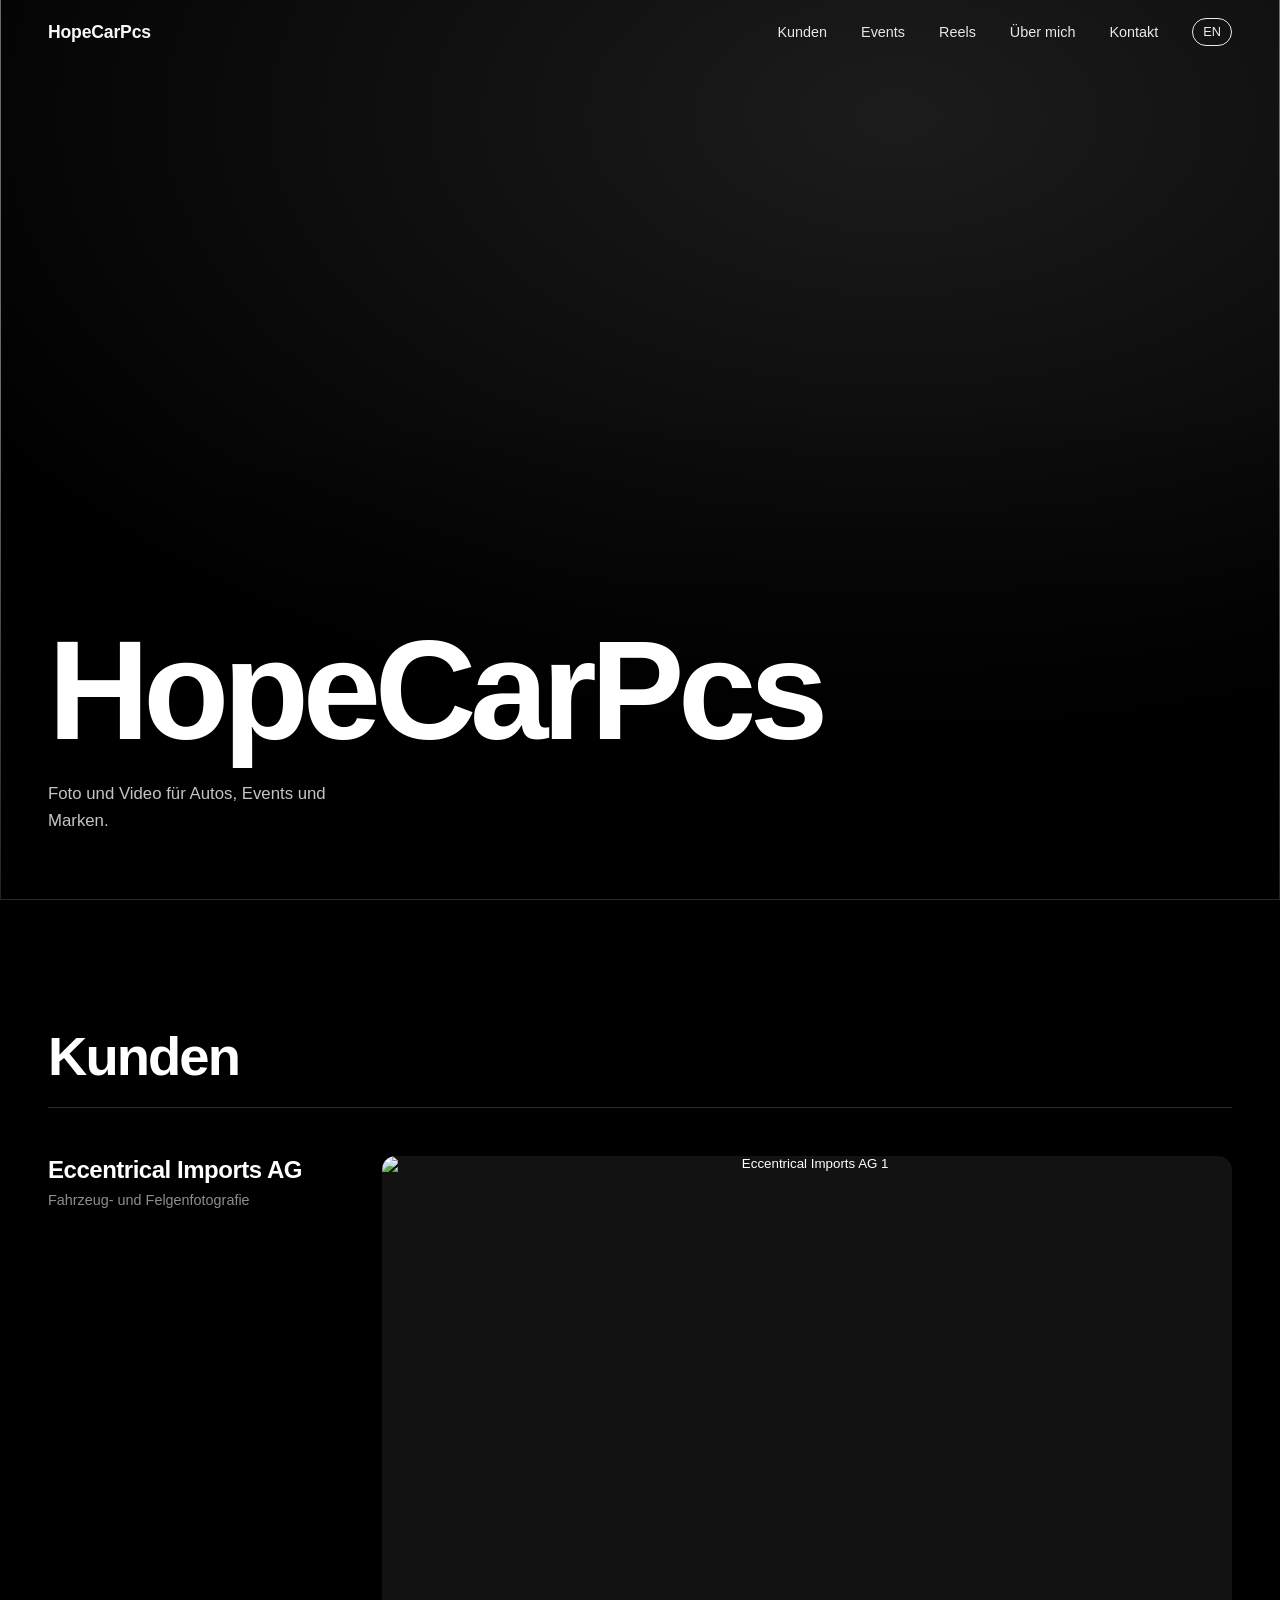
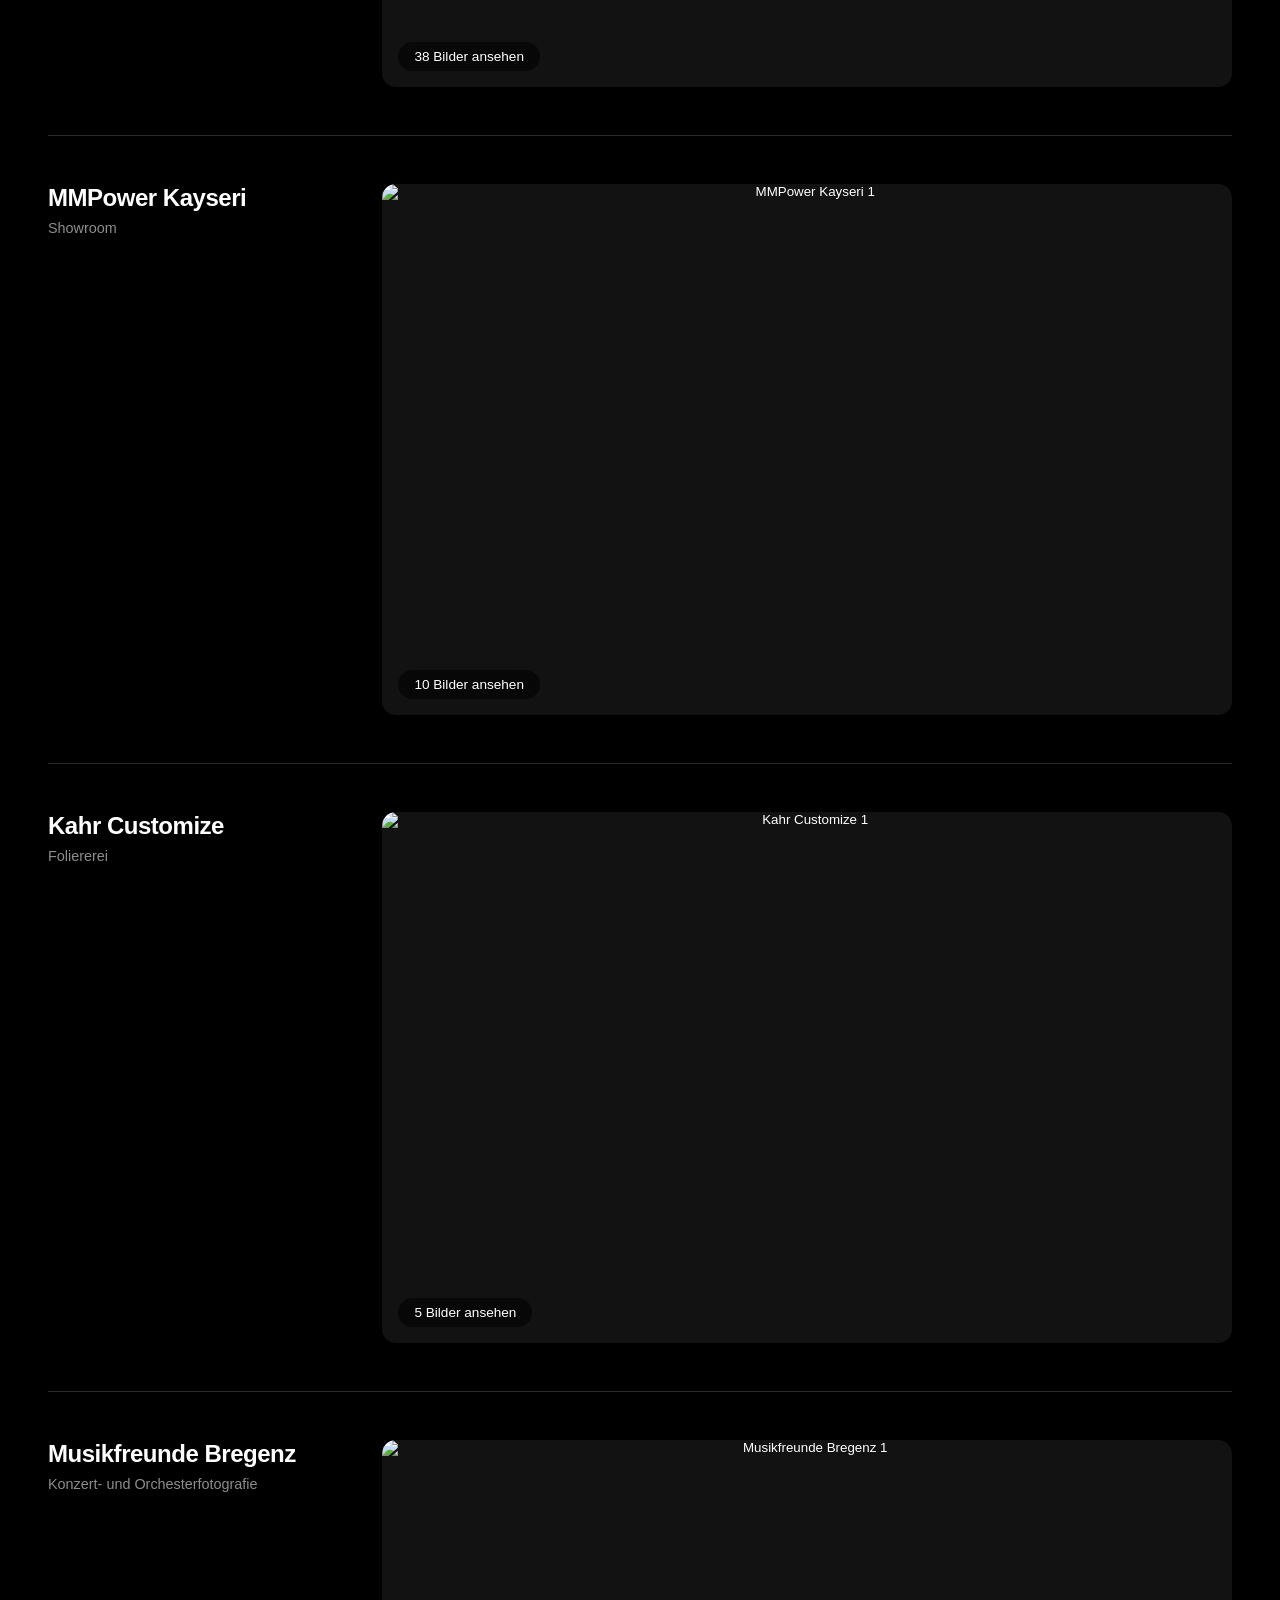
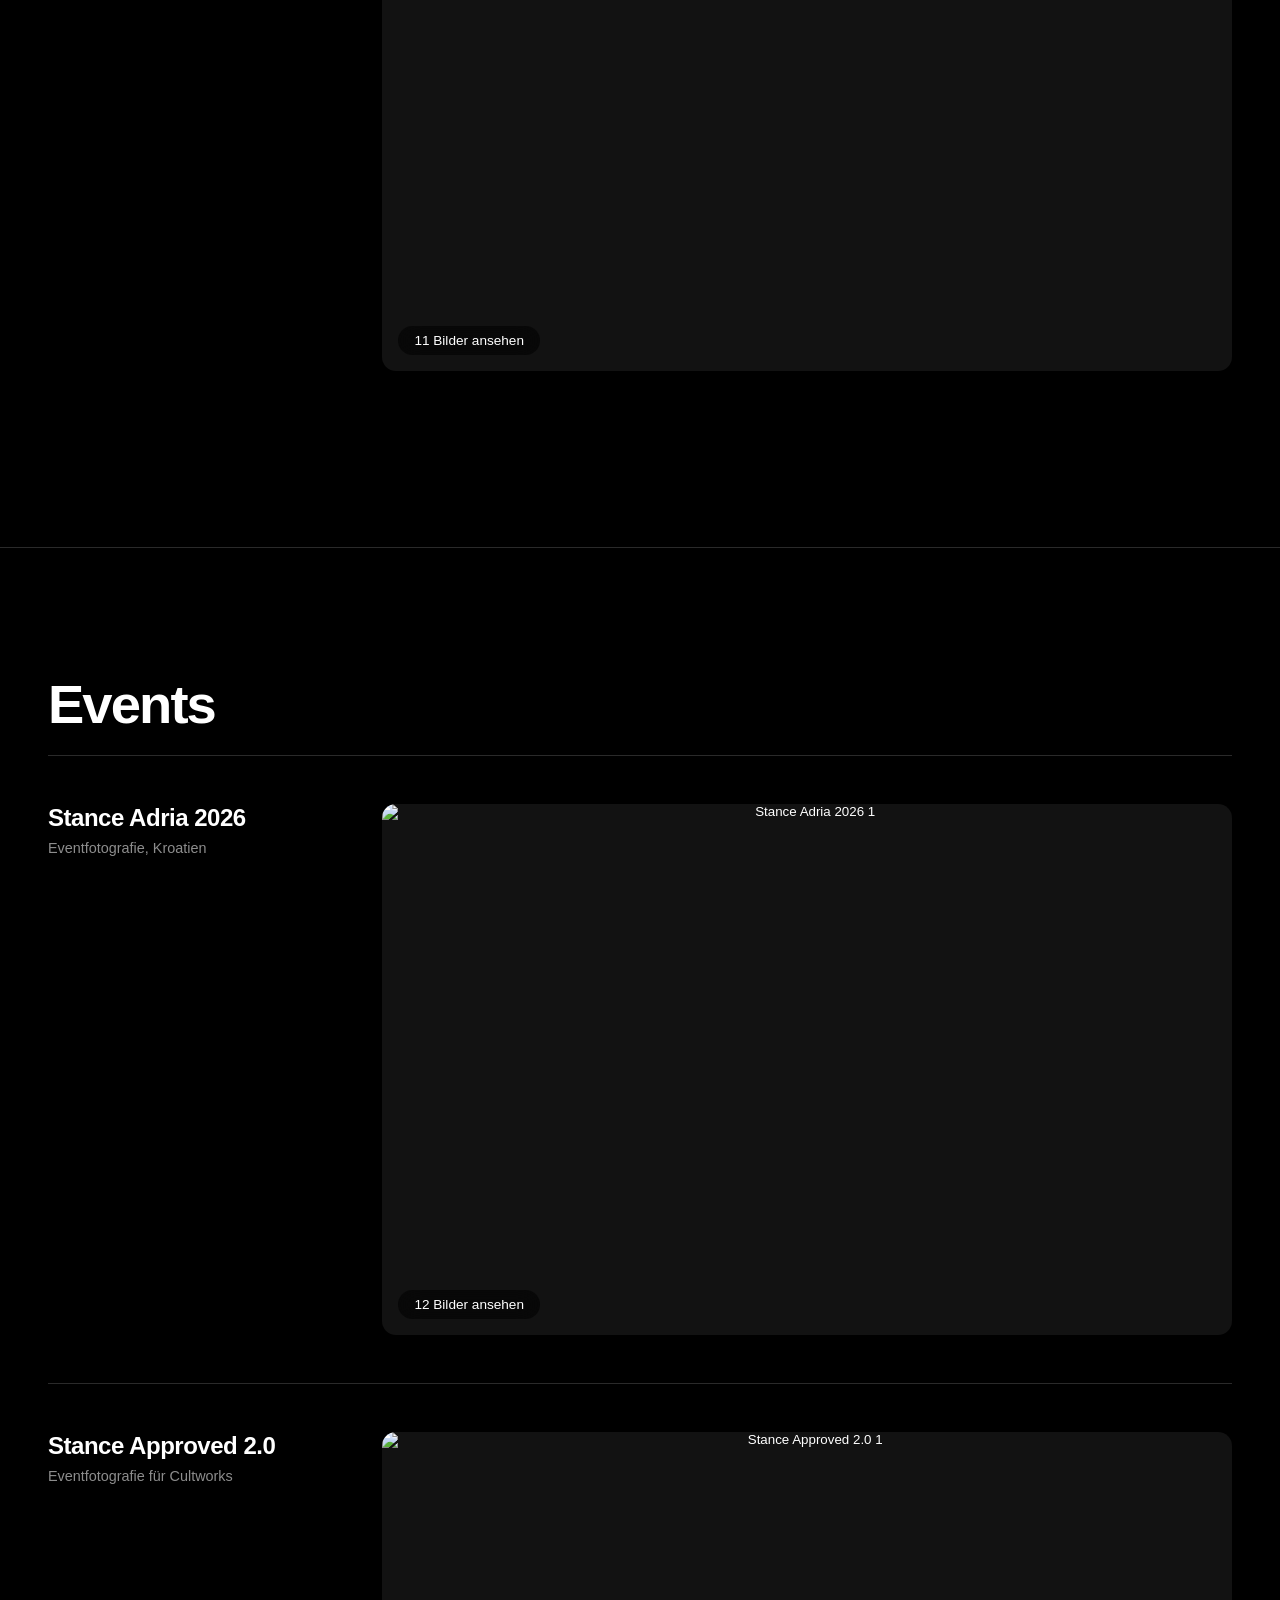
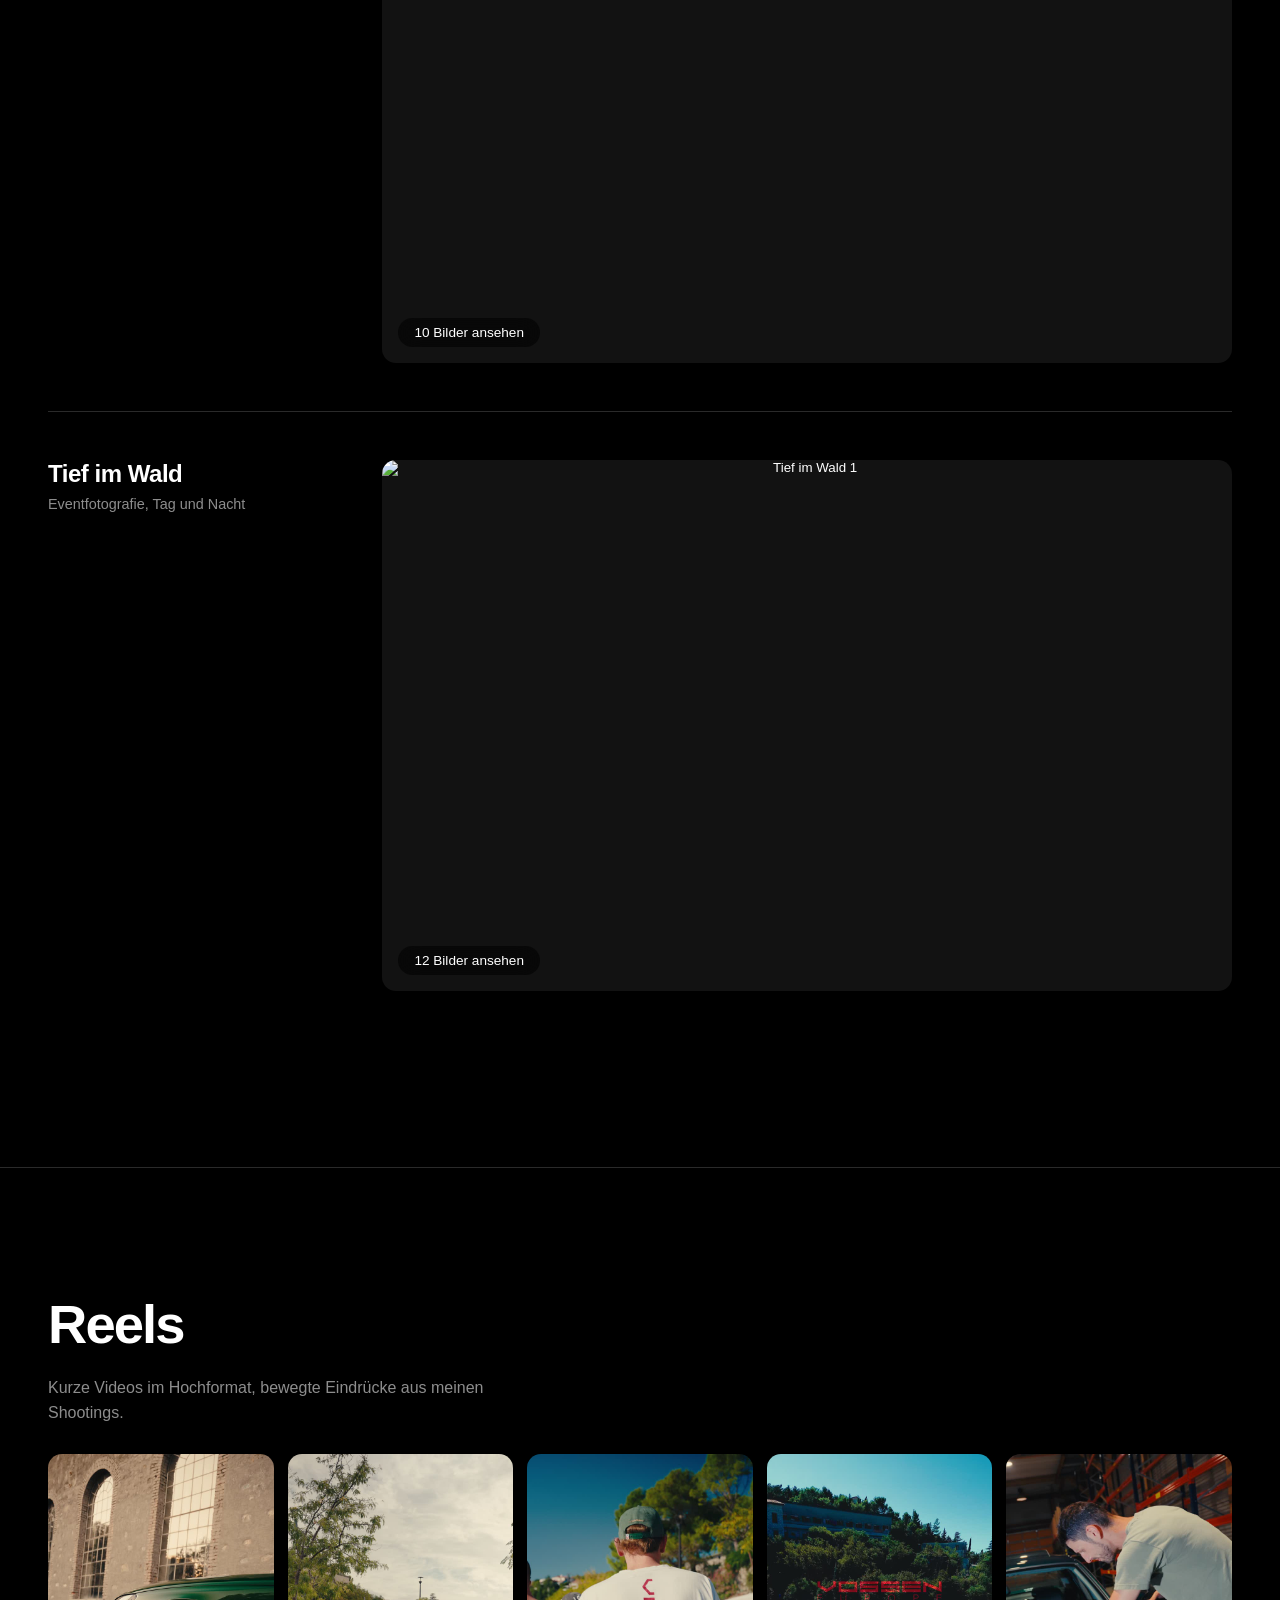
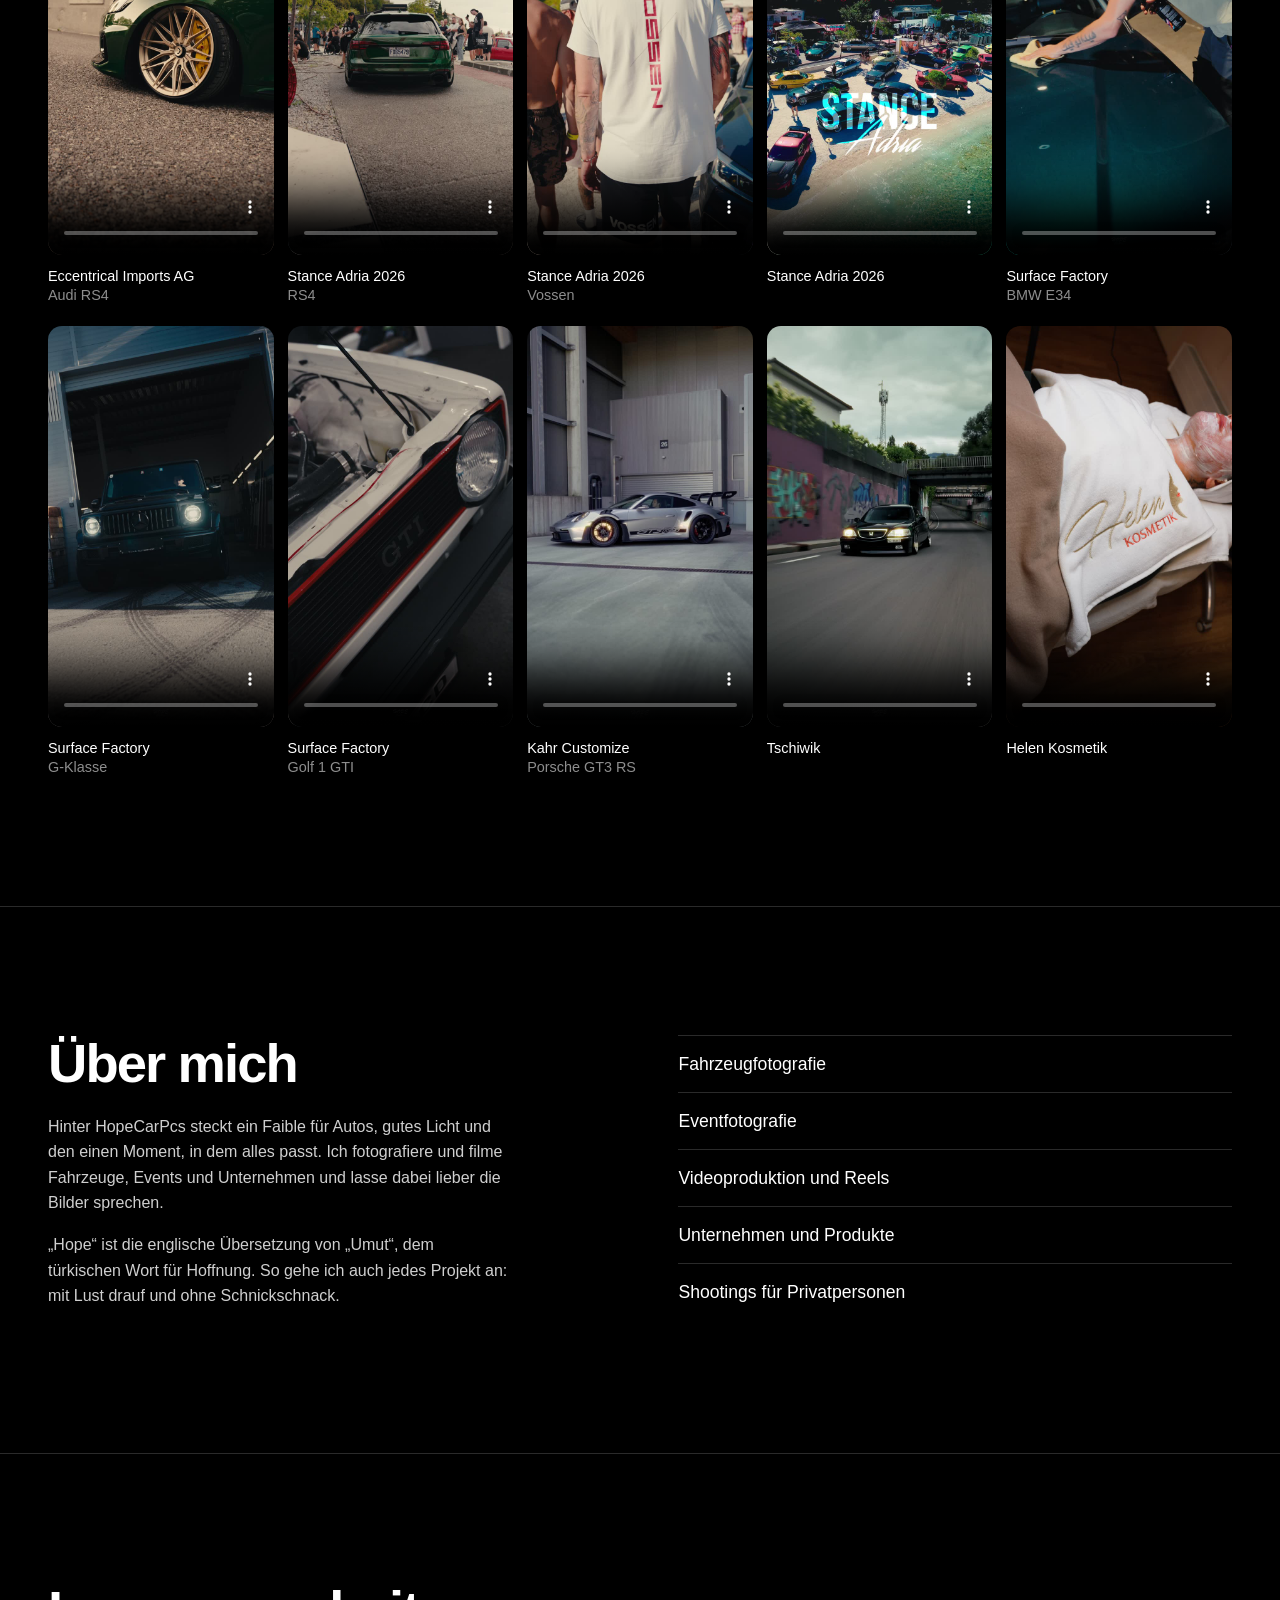
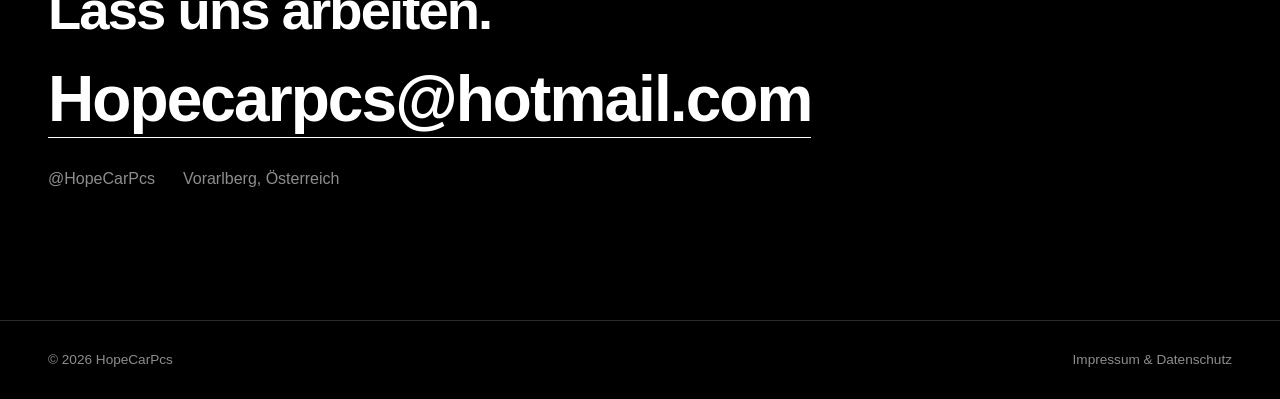
==== index.html @ 84563d74 "Add files via upload" ====
<!DOCTYPE html>
<html lang="de">
<head>
<meta charset="utf-8">
<meta name="viewport" content="width=device-width, initial-scale=1, viewport-fit=cover">
<title>HopeCarPcs – Foto &amp; Video</title>
<meta name="description" content="HopeCarPcs: Foto und Video für Autos, Events und Marken aus Vorarlberg. / Photo and video for cars, events and brands.">
<meta name="theme-color" content="#000000">
<link rel="stylesheet" href="style.css">
</head>
<body>
<header>
  <a class="logo" id="logo" href="#top">HopeCarPcs</a>
  <nav>
    <a class="hide" href="#arbeiten"><span class="de">Kunden</span><span class="en">Clients</span></a>
    <a class="hide" href="#events">Events</a>
    <a class="hide" href="#reels">Reels</a>
    <a class="hide" href="#ueber"><span class="de">Über mich</span><span class="en">About</span></a>
    <a href="#kontakt"><span class="de">Kontakt</span><span class="en">Contact</span></a>
    <button class="lang" id="lang" type="button" aria-label="Sprache wechseln / Switch language">EN</button>
  </nav>
</header>

<main id="top">
  <div class="hero">
    <div class="frame" id="hero-frame"></div>
    <h1 id="site-name">HopeCarPcs</h1>
    <p id="hero-sub"></p>
  </div>

  <section id="arbeiten">
    <h2><span class="de">Kunden</span><span class="en">Clients</span></h2>
  </section>

  <section id="events">
    <h2>Events</h2>
  </section>

  <section id="reels">
    <h2>Reels</h2>
    <p class="intro"><span class="de">Kurze Videos im Hochformat, bewegte Eindrücke aus meinen Shootings.</span><span class="en">Short vertical videos, moving impressions from my shoots.</span></p>
    <div class="reels" id="reel-list"></div>
  </section>

  <section id="ueber">
    <div class="cols">
      <div id="about-text">
        <h2><span class="de">Über mich</span><span class="en">About</span></h2>
      </div>
      <ul class="svc" id="services"></ul>
    </div>
  </section>

  <section id="kontakt" class="contact">
    <h2><span class="de">Lass uns arbeiten.</span><span class="en">Let’s work together.</span></h2>
    <a class="big" id="contact-mail" href="mailto:Hopecarpcs@hotmail.com">Hopecarpcs@hotmail.com</a>
    <div class="links">
      <a id="contact-ig" href="https://www.instagram.com/hopecarpcs/" target="_blank" rel="noopener">@HopeCarPcs</a>
      <span id="contact-loc">Vorarlberg, Österreich</span>
    </div>
  </section>
  <noscript><p class="msg">Bitte JavaScript aktivieren, um die Seite zu sehen. Kontakt: Hopecarpcs@hotmail.com</p></noscript>
</main>

<footer>
  <span id="foot-name">© HopeCarPcs</span>
  <span class="fl">
    <a id="admin-link" href="#" hidden>Admin</a>
    <a href="impressum.html"><span class="de">Impressum &amp; Datenschutz</span><span class="en">Legal notice &amp; privacy</span></a>
  </span>
</footer>

<div class="lb" id="lb" role="dialog" aria-modal="true" aria-label="Bildergalerie" hidden>
  <button class="lb-x" type="button" aria-label="Schließen">×</button>
  <button class="lb-p" type="button" aria-label="Zurück">‹</button>
  <div class="lb-stage"></div>
  <button class="lb-n" type="button" aria-label="Weiter">›</button>
  <div class="lb-c"></div>
</div>

<script src="main.js"></script>
</body>
</html>
---- style.css ----
:root{--bg:#000;--fg:#fff;--mute:#8d8d8d;--line:#2a2a2a;--ph:#121212}
*{box-sizing:border-box}
html{scroll-behavior:smooth;scroll-padding-top:env(safe-area-inset-top,0px)}
body{margin:0;padding-top:env(safe-area-inset-top,0px);background:var(--bg);color:var(--fg);font-family:-apple-system,BlinkMacSystemFont,'SF Pro Display','Segoe UI',Roboto,'Helvetica Neue',Arial,sans-serif;font-weight:300;line-height:1.6;-webkit-font-smoothing:antialiased}
html[lang=en] .de,html[lang=de] .en{display:none}
[hidden]{display:none!important}
a{color:inherit;text-decoration:none}
a:focus-visible,button:focus-visible{outline:2px solid var(--fg);outline-offset:4px}
header{position:fixed;top:0;left:0;right:0;z-index:10;display:flex;justify-content:space-between;align-items:center;padding:calc(18px + env(safe-area-inset-top,0px)) clamp(20px,4vw,48px) 18px;mix-blend-mode:difference}
header .logo{font-weight:600;font-size:1.1rem;letter-spacing:-.01em}
nav{display:flex;gap:clamp(14px,3vw,34px);align-items:center;font-size:.9rem}
.lang{background:none;border:1px solid currentColor;color:inherit;font:inherit;font-size:.8rem;padding:3px 10px;border-radius:99px;cursor:pointer}
.hero{min-height:100svh;display:flex;flex-direction:column;justify-content:flex-end;padding:0 clamp(20px,4vw,48px) clamp(28px,6vw,64px);position:relative;border-bottom:1px solid var(--line);overflow:hidden}
.hero .frame{position:absolute;inset:-12% 0;background:radial-gradient(120% 80% at 70% 20%,#1c1c1c 0%,#000 70%);will-change:transform}
.hero .frame img{width:100%;height:100%;object-fit:cover;opacity:.55}
.hero .frame::after{content:'';position:absolute;inset:0;background:linear-gradient(to top,rgba(0,0,0,.8) 0%,rgba(0,0,0,0) 55%)}
.hero h1{position:relative;margin:0;font-weight:600;font-size:clamp(3rem,11vw,9rem);line-height:.95;letter-spacing:-.045em}
.hero p{position:relative;max-width:34ch;color:#c4c4c4;margin:24px 0 0;font-size:1.05rem}
section{padding:clamp(64px,10vw,140px) clamp(20px,4vw,48px);border-bottom:1px solid var(--line)}
h2{font-weight:600;font-size:clamp(2rem,5vw,3.4rem);margin:0 0 .4em;letter-spacing:-.035em;line-height:1.05}
.intro{color:var(--mute);max-width:52ch;margin:0 0 28px}
.client{display:grid;grid-template-columns:minmax(180px,1fr) 3fr;gap:clamp(20px,4vw,56px);padding:clamp(28px,4vw,48px) 0;border-top:1px solid var(--line)}
.client h3{font-weight:600;font-size:1.5rem;margin:0 0 6px;line-height:1.15;letter-spacing:-.02em}
.client .meta{color:var(--mute);font-size:.9rem;margin:0}
.shot{background:var(--ph);overflow:hidden}
.shot img{width:100%;height:100%;object-fit:cover;display:block}
.cover{display:block;position:relative;width:100%;padding:0;border:0;background:none;cursor:zoom-in;border-radius:14px;overflow:hidden;aspect-ratio:16/10;color:inherit}
.cover .shot{position:absolute;inset:0;width:100%;height:100%;transition:transform 1s cubic-bezier(.2,.7,.2,1)}
.cover .shot img{position:absolute;inset:0}
.cover:hover .shot{transform:scale(1.03)}
.count{position:absolute;left:16px;bottom:16px;background:rgba(0,0,0,.55);-webkit-backdrop-filter:blur(12px);backdrop-filter:blur(12px);color:#fff;font-size:.85rem;font-weight:400;padding:7px 16px;border-radius:99px}
.reels{display:grid;grid-template-columns:repeat(auto-fill,minmax(200px,1fr));gap:20px 14px;margin-top:28px}
.reel-item{margin:0}
.reel{aspect-ratio:9/16;background:#000;border-radius:14px;overflow:hidden}
.reel video{width:100%;height:100%;object-fit:cover;display:block;background:#000}
.reel-item figcaption{margin-top:12px;font-size:.9rem;color:var(--mute);display:flex;flex-direction:column;line-height:1.35}
.reel-item figcaption strong{color:var(--fg);font-weight:500}
.cols{display:grid;grid-template-columns:1fr 1fr;gap:clamp(24px,6vw,96px)}
.cols p{max-width:52ch;color:#cfcfcf;margin:0 0 1em}
ul.svc{list-style:none;padding:0;margin:0}
ul.svc li{padding:14px 0;border-top:1px solid var(--line);font-size:1.1rem}
.contact a.big{font-size:clamp(1.6rem,5.5vw,4rem);font-weight:600;letter-spacing:-.03em;border-bottom:1px solid var(--fg);display:inline-block;line-height:1.2;word-break:break-all}
.contact .links{margin-top:28px;display:flex;gap:28px;flex-wrap:wrap;color:var(--mute)}
.contact .links a:hover{color:var(--fg)}
footer{padding:28px clamp(20px,4vw,48px) calc(28px + env(safe-area-inset-bottom,0px));display:flex;justify-content:space-between;flex-wrap:wrap;gap:12px;color:var(--mute);font-size:.85rem}
footer .fl{display:flex;gap:22px}
.msg{padding:120px clamp(20px,4vw,48px);color:var(--mute)}
/* Lightbox */
.lb{position:fixed;inset:0;z-index:50;background:rgba(0,0,0,.95);display:flex;align-items:center;justify-content:center;opacity:0;transition:opacity .25s}
.lb.open{opacity:1}
.lb-stage{position:relative;overflow:hidden;width:min(92vw,1200px);height:80vh;touch-action:pan-y;cursor:grab;-webkit-user-select:none;user-select:none;transform:scale(.96);transition:transform .35s cubic-bezier(.22,.8,.2,1)}
.lb.open .lb-stage{transform:none}.lb-stage:active{cursor:grabbing}
.lb-track{position:absolute;inset:0;will-change:transform}
.lb-track .slide{position:absolute;top:0;width:100%;height:100%;padding:0 6px}
.lb-track .shot{position:relative;width:100%;height:100%;background:transparent}
.lb-track img{position:absolute;inset:0;width:100%;height:100%;object-fit:contain;-webkit-user-drag:none;pointer-events:none}
.lb button{position:absolute;background:rgba(255,255,255,.1);border:0;color:#fff;width:44px;height:44px;border-radius:50%;font-size:1.5rem;line-height:1;cursor:pointer}
.lb button:hover{background:rgba(255,255,255,.2)}
.lb-x{top:calc(18px + env(safe-area-inset-top,0px));right:18px}.lb-p{left:18px;top:50%}.lb-n{right:18px;top:50%}
.lb-c{position:absolute;bottom:calc(20px + env(safe-area-inset-bottom,0px));left:0;right:0;text-align:center;color:var(--mute);font-size:.85rem}
html.anim .rv{opacity:0;transform:translateY(28px);transition:opacity .9s ease,transform .9s cubic-bezier(.2,.7,.2,1)}
html.anim .rv.in{opacity:1;transform:none}
/* Impressum */
.legal{max-width:760px;margin:0 auto;padding:clamp(110px,16vw,170px) clamp(20px,4vw,48px) 60px}
.legal h1{font-weight:600;font-size:clamp(2.2rem,6vw,3.6rem);letter-spacing:-.04em;line-height:1.05;margin:0 0 .6em}
.legal h2{font-size:1.25rem;letter-spacing:-.02em;margin:2.2em 0 .5em}
.legal p,.legal li{color:#cfcfcf;max-width:65ch}.legal ul{padding-left:1.1em}
.legal a{border-bottom:1px solid #555}.legal a:hover{border-color:var(--fg)}
.legal dl{display:grid;grid-template-columns:minmax(120px,200px) 1fr;gap:10px 24px;margin:0}
.legal dt{color:var(--mute)}.legal dd{margin:0;color:#e6e6e6}
@media(max-width:760px){.client,.cols{grid-template-columns:1fr}nav a.hide{display:none}.reels{grid-template-columns:repeat(2,1fr)}.cover{aspect-ratio:4/3}.lb-p,.lb-n{top:auto;bottom:calc(14px + env(safe-area-inset-bottom,0px))}.legal dl{grid-template-columns:1fr;gap:2px}.legal dd{margin-bottom:12px}}
@media(prefers-reduced-motion:reduce){html{scroll-behavior:auto}.cover .shot{transition:none}}
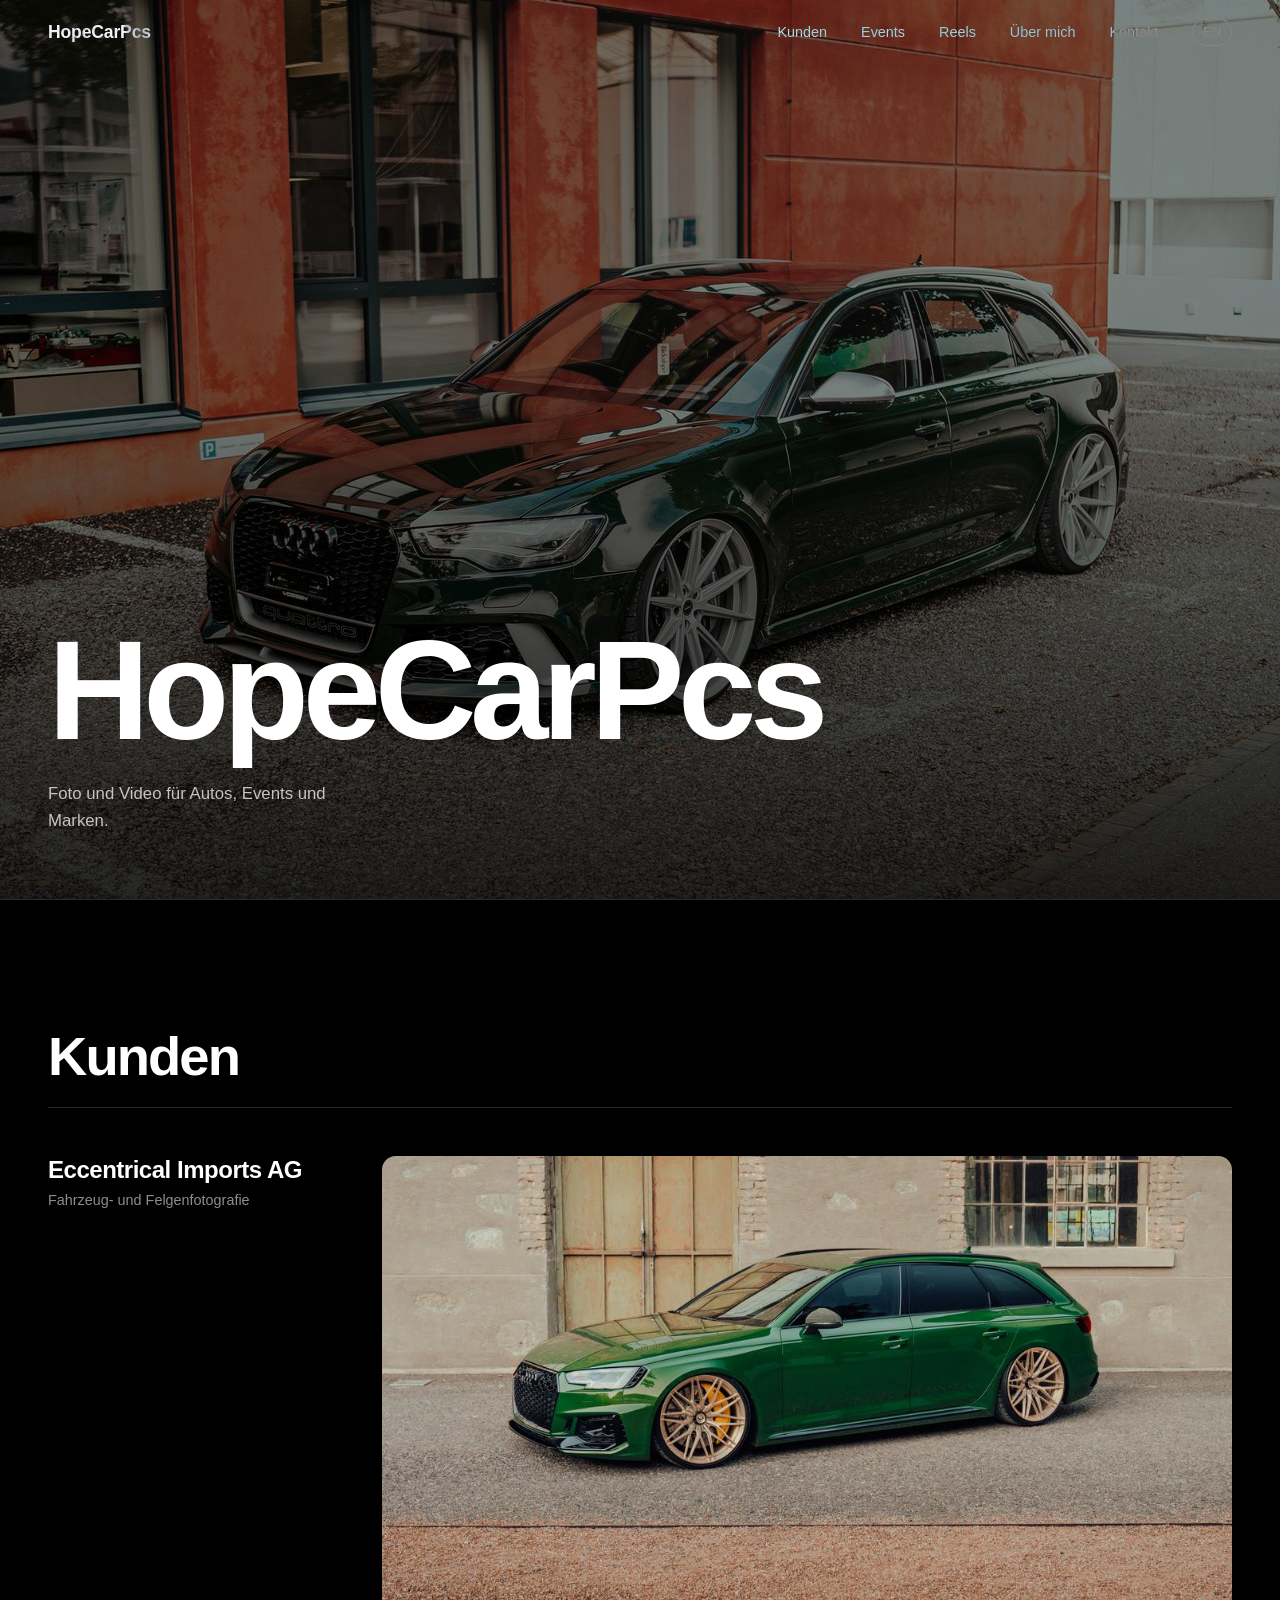
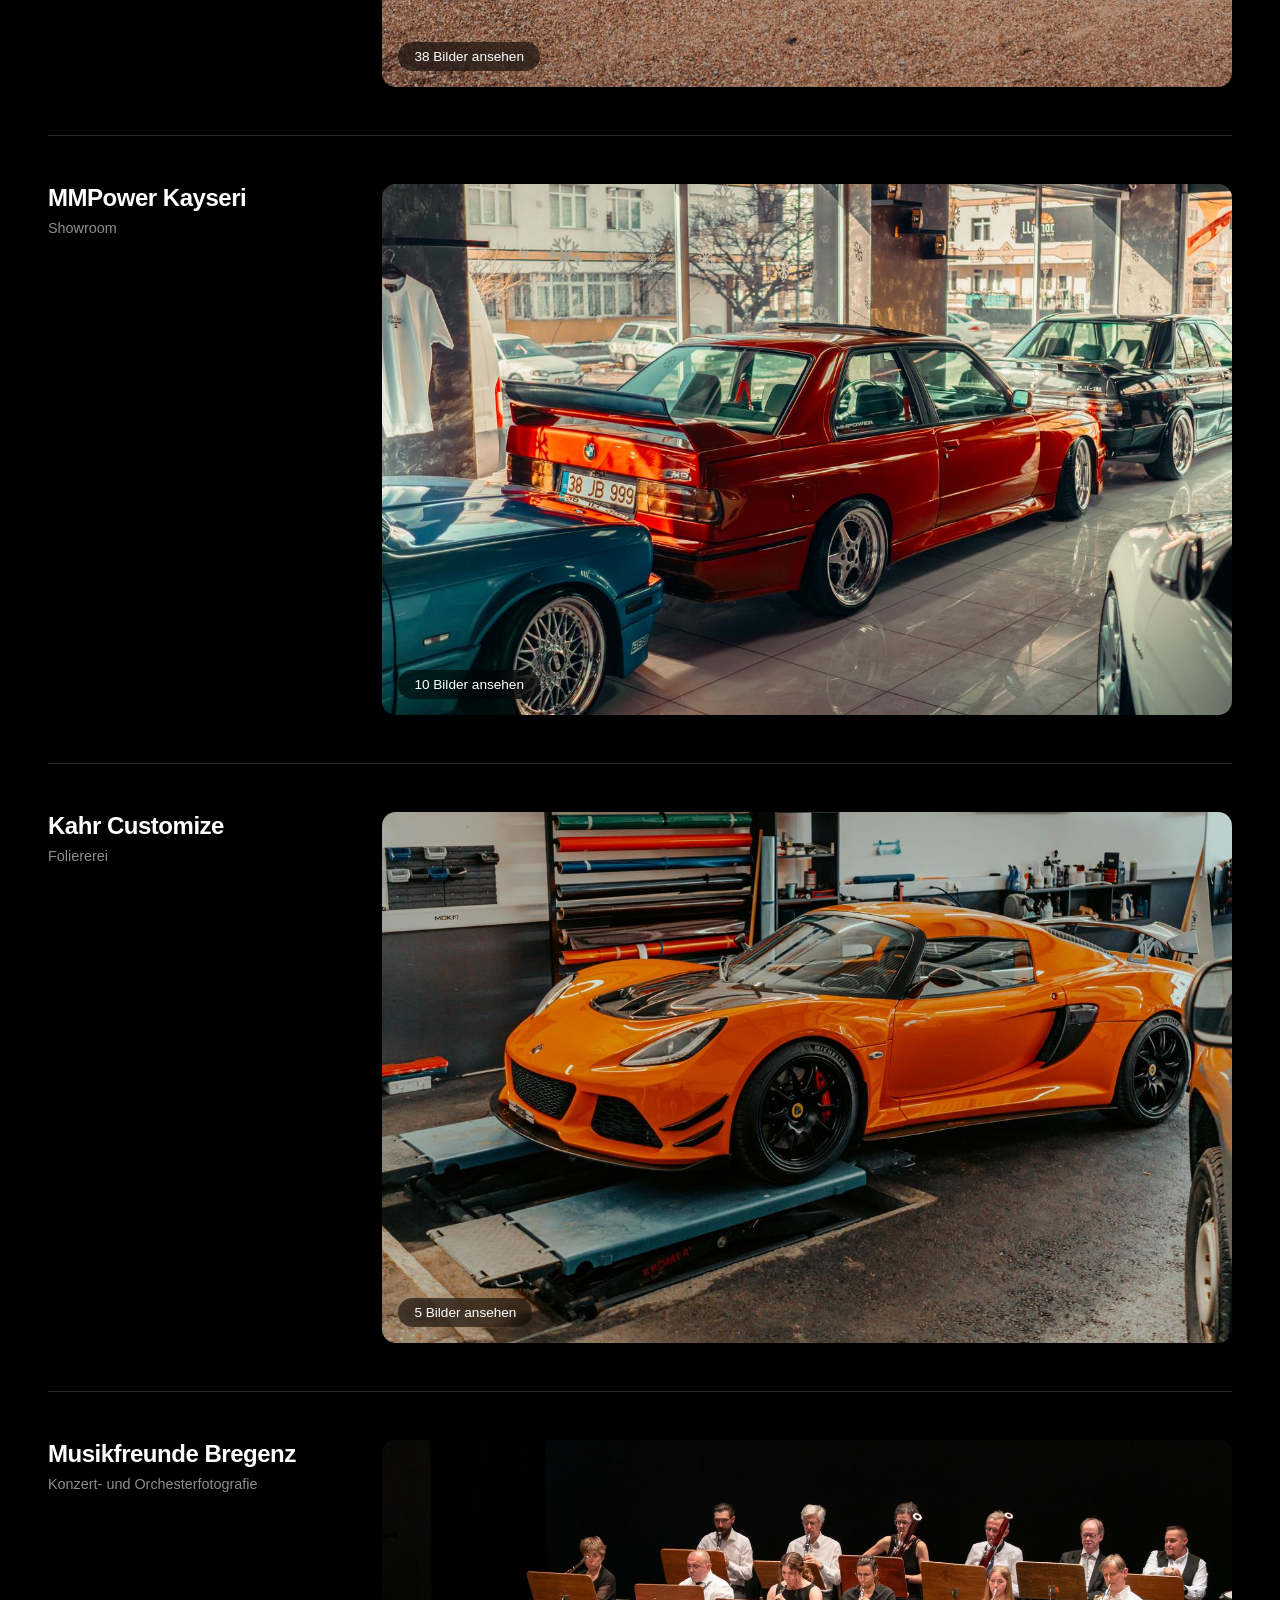
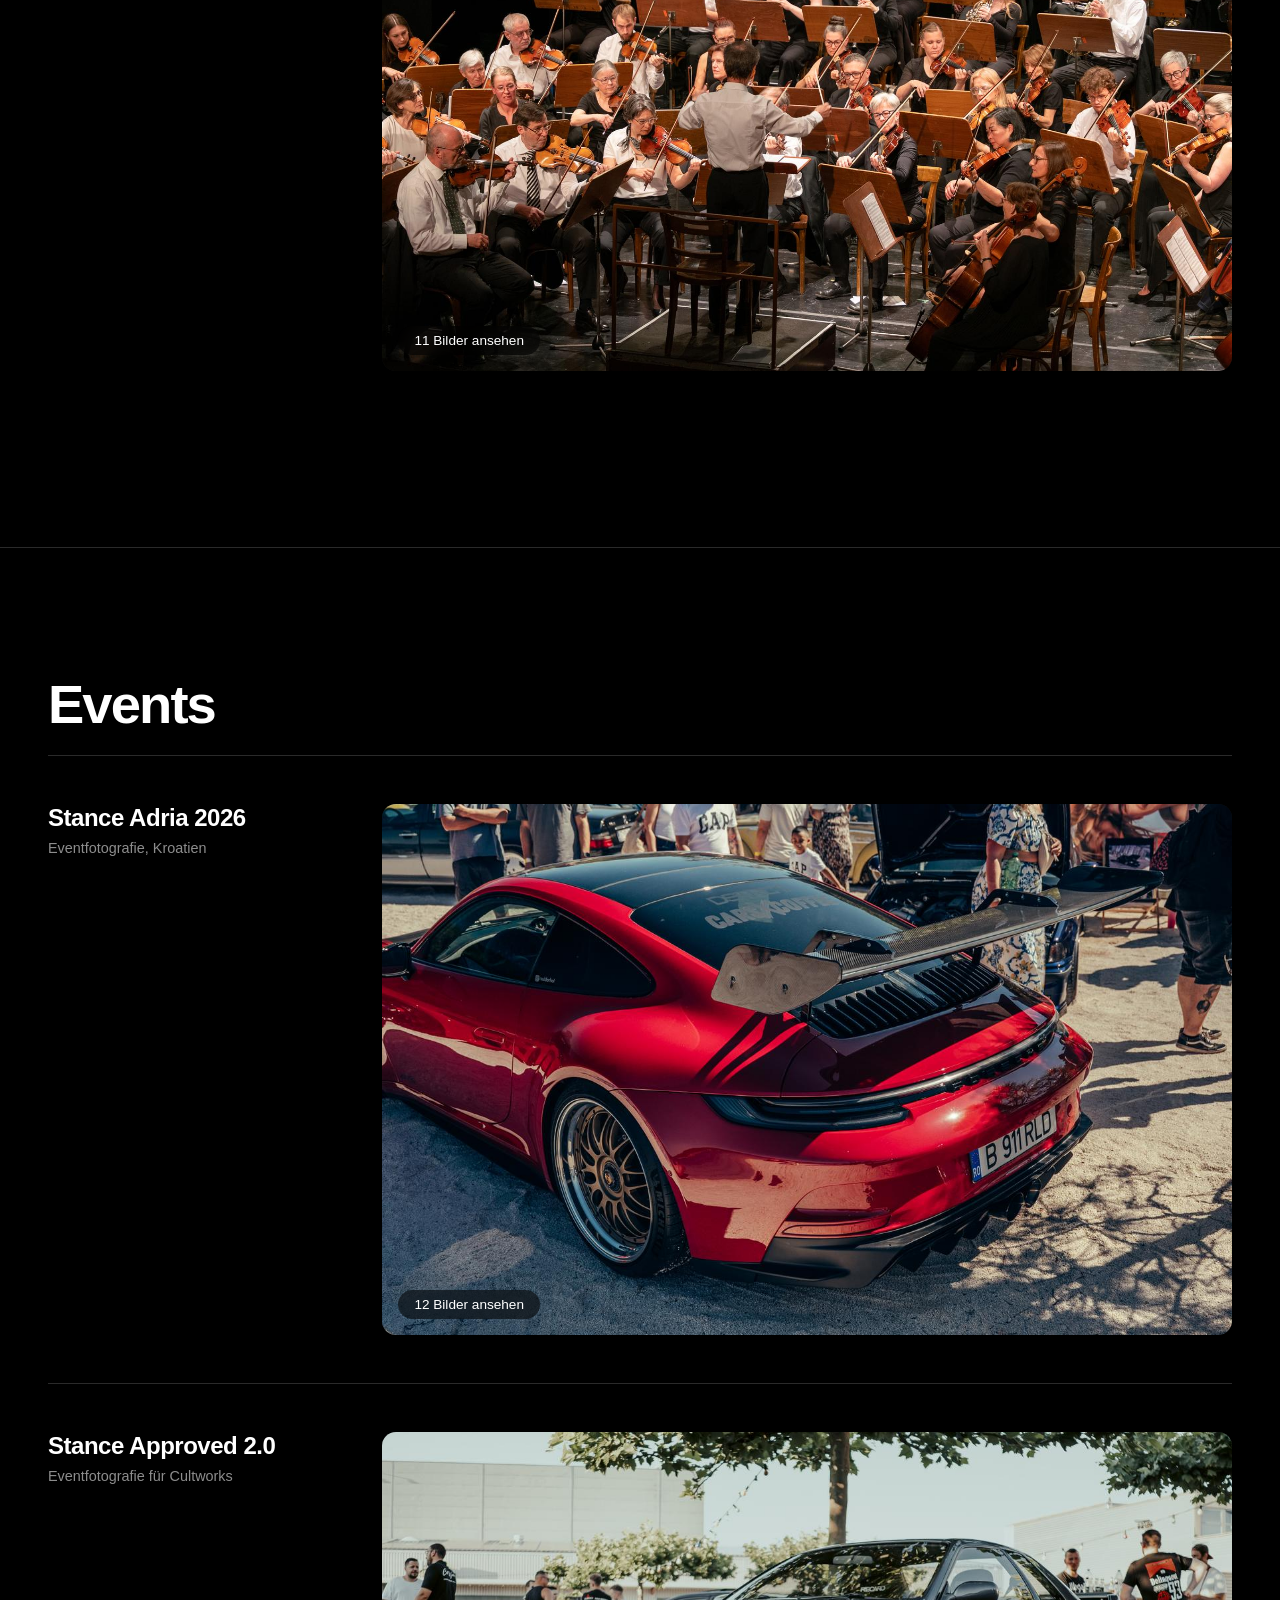
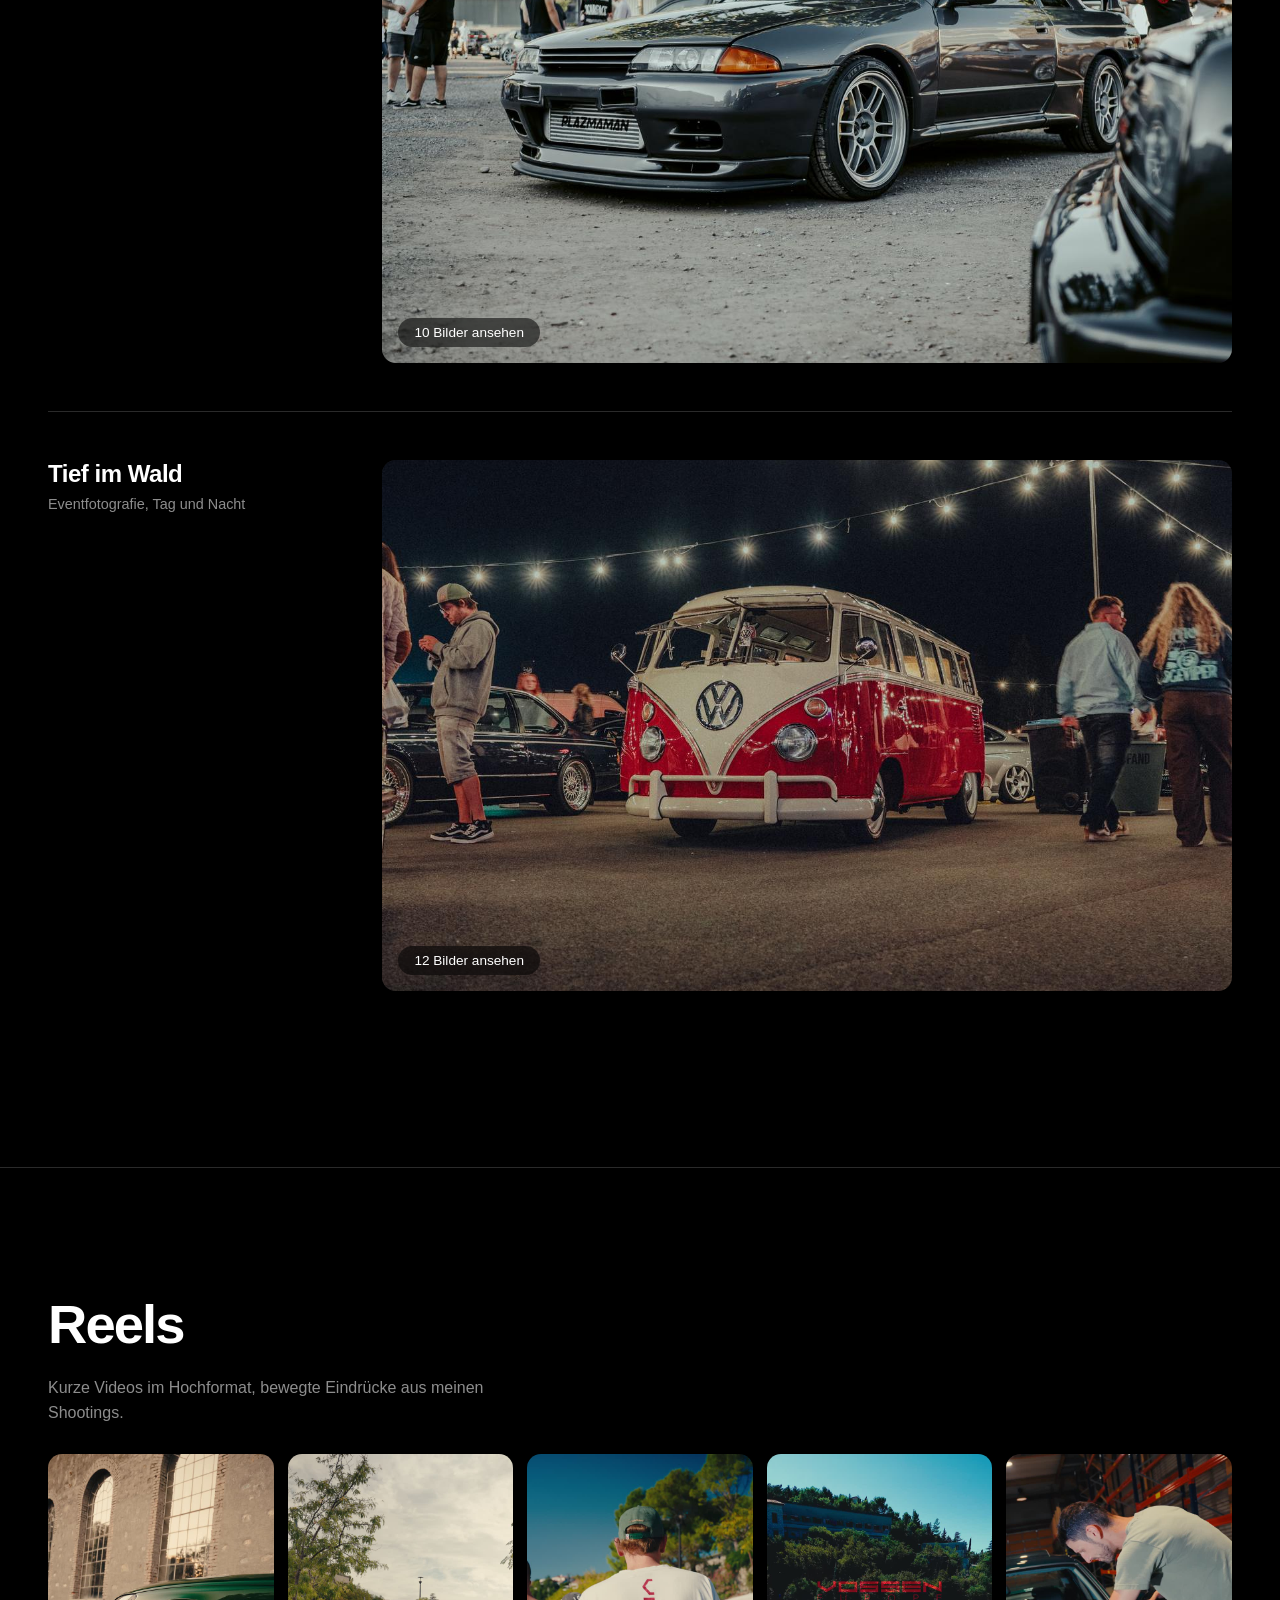
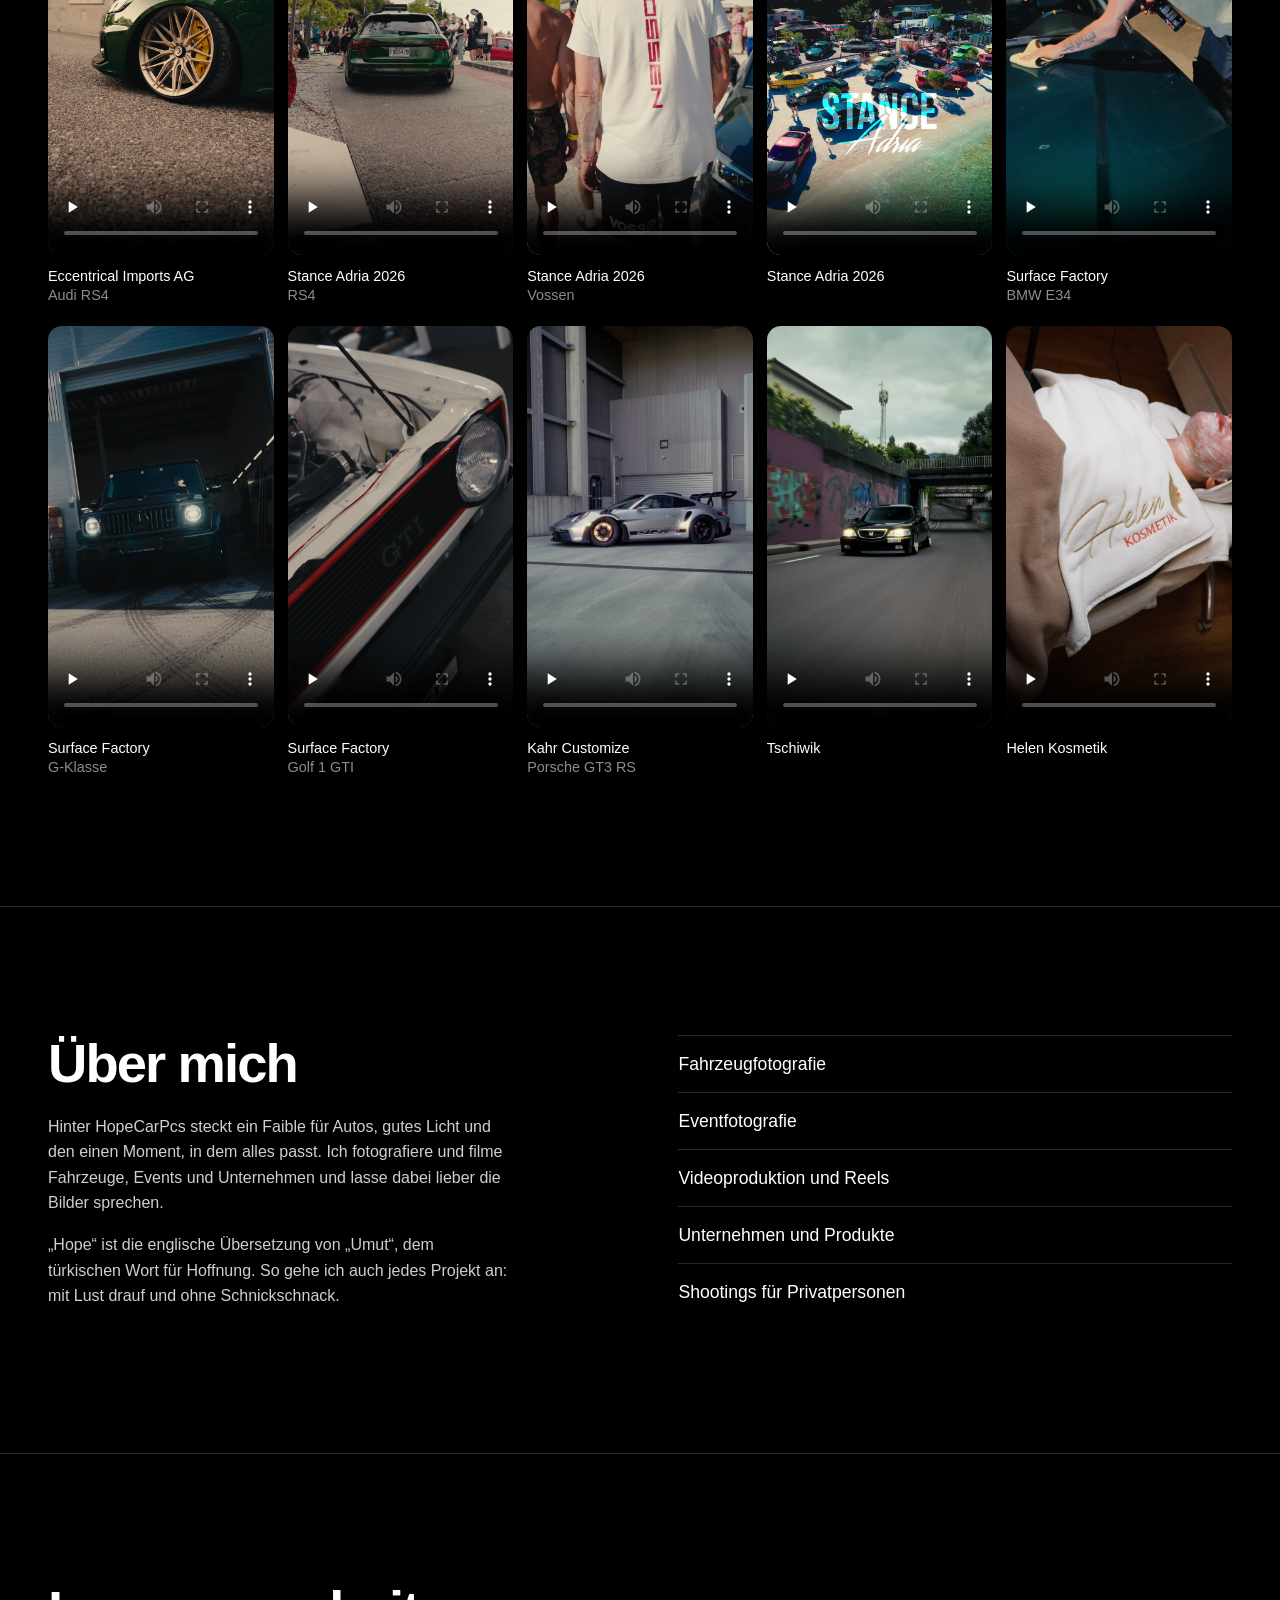
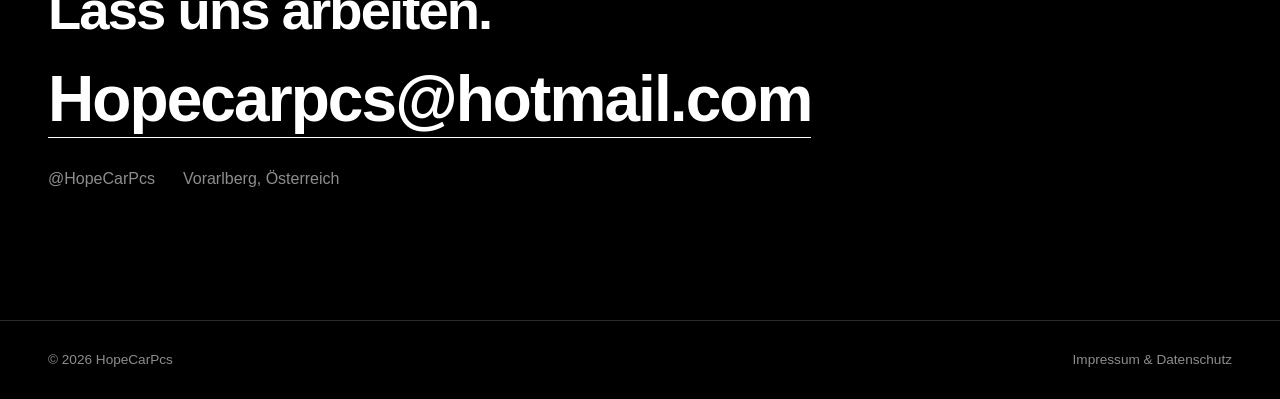
==== commit 21a5b6be: "Add files via upload" ====
--- a/index.html
+++ b/index.html
@@ -11,11 +11,12 @@
 <body>
 <header>
   <a class="logo" id="logo" href="#top">HopeCarPcs</a>
-  <nav>
-    <a class="hide" href="#arbeiten"><span class="de">Kunden</span><span class="en">Clients</span></a>
-    <a class="hide" href="#events">Events</a>
-    <a class="hide" href="#reels">Reels</a>
-    <a class="hide" href="#ueber"><span class="de">Über mich</span><span class="en">About</span></a>
+  <button class="burger" id="burger" type="button" aria-label="Menü / Menu" aria-expanded="false"><span></span><span></span></button>
+  <nav class="menu" id="menu">
+    <a href="#arbeiten"><span class="de">Kunden</span><span class="en">Clients</span></a>
+    <a href="#events">Events</a>
+    <a href="#reels">Reels</a>
+    <a href="#ueber"><span class="de">Über mich</span><span class="en">About</span></a>
     <a href="#kontakt"><span class="de">Kontakt</span><span class="en">Contact</span></a>
     <button class="lang" id="lang" type="button" aria-label="Sprache wechseln / Switch language">EN</button>
   </nav>
--- a/style.css
+++ b/style.css
@@ -68,5 +68,8 @@
 .legal a{border-bottom:1px solid #555}.legal a:hover{border-color:var(--fg)}
 .legal dl{display:grid;grid-template-columns:minmax(120px,200px) 1fr;gap:10px 24px;margin:0}
 .legal dt{color:var(--mute)}.legal dd{margin:0;color:#e6e6e6}
-@media(max-width:760px){.client,.cols{grid-template-columns:1fr}nav a.hide{display:none}.reels{grid-template-columns:repeat(2,1fr)}.cover{aspect-ratio:4/3}.lb-p,.lb-n{top:auto;bottom:calc(14px + env(safe-area-inset-bottom,0px))}.legal dl{grid-template-columns:1fr;gap:2px}.legal dd{margin-bottom:12px}}
+@media(max-width:760px){.client,.cols{grid-template-columns:1fr}header .burger{display:flex;position:relative;z-index:2}nav.menu{position:fixed;inset:0;z-index:1;background:#000;flex-direction:column;justify-content:center;align-items:flex-start;gap:22px;padding:0 clamp(20px,4vw,48px);font-size:2rem;font-weight:600;letter-spacing:-.02em;opacity:0;visibility:hidden;transition:opacity .3s,visibility .3s}nav.menu .lang{font-size:.9rem;font-weight:400;margin-top:10px}header.open{mix-blend-mode:normal;color:#fff}header.open nav.menu{opacity:1;visibility:visible}header.open .burger span:nth-child(1){transform:translateY(4px) rotate(45deg)}header.open .burger span:nth-child(2){transform:translateY(-4px) rotate(-45deg)}.reels{grid-template-columns:repeat(2,1fr)}.cover{aspect-ratio:4/3}.lb-p,.lb-n{top:auto;bottom:calc(14px + env(safe-area-inset-bottom,0px))}.legal dl{grid-template-columns:1fr;gap:2px}.legal dd{margin-bottom:12px}}
 @media(prefers-reduced-motion:reduce){html{scroll-behavior:auto}.cover .shot{transition:none}}
+
+.burger{display:none;color:inherit;flex-direction:column;justify-content:center;gap:8px;width:36px;height:36px;margin-right:-6px;padding:0 6px;background:none;border:0;cursor:pointer}.burger span{display:block;height:1.5px;background:currentColor;transition:transform .3s}
+header .logo{position:relative;z-index:2}
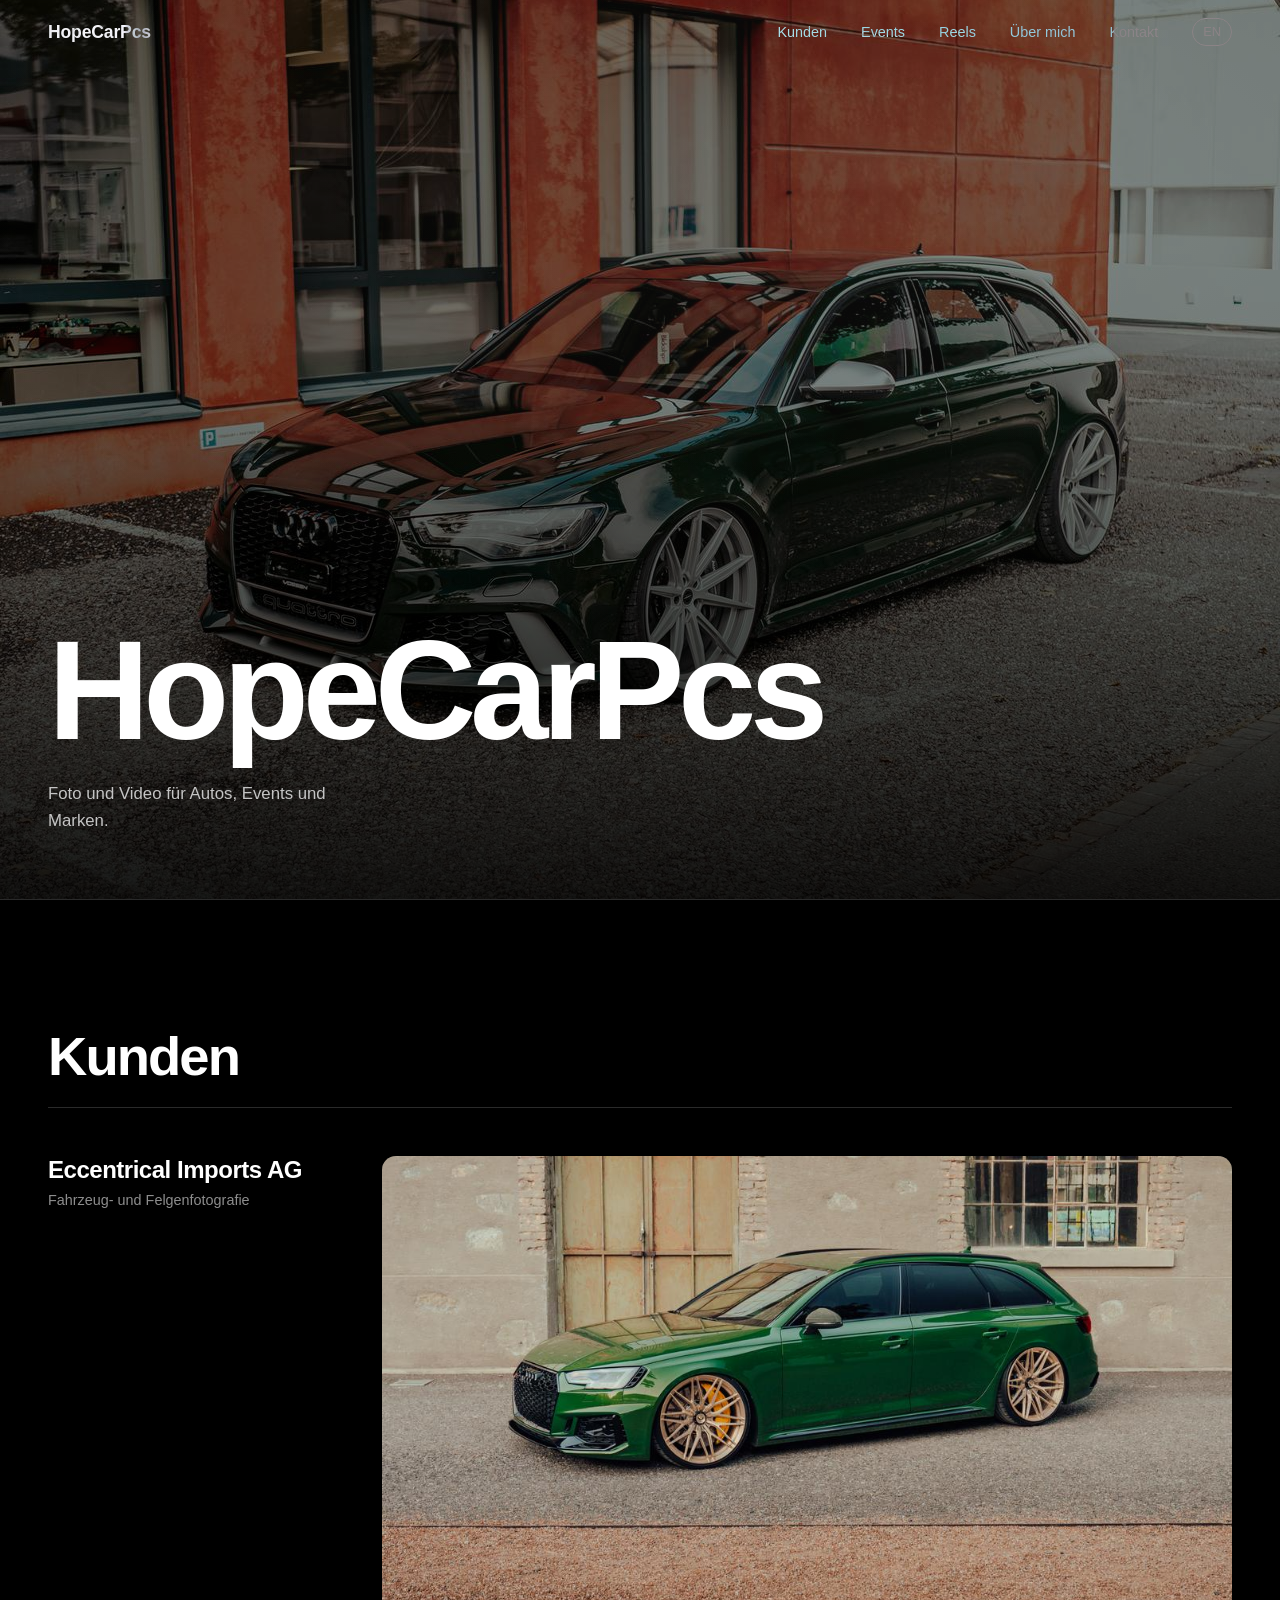
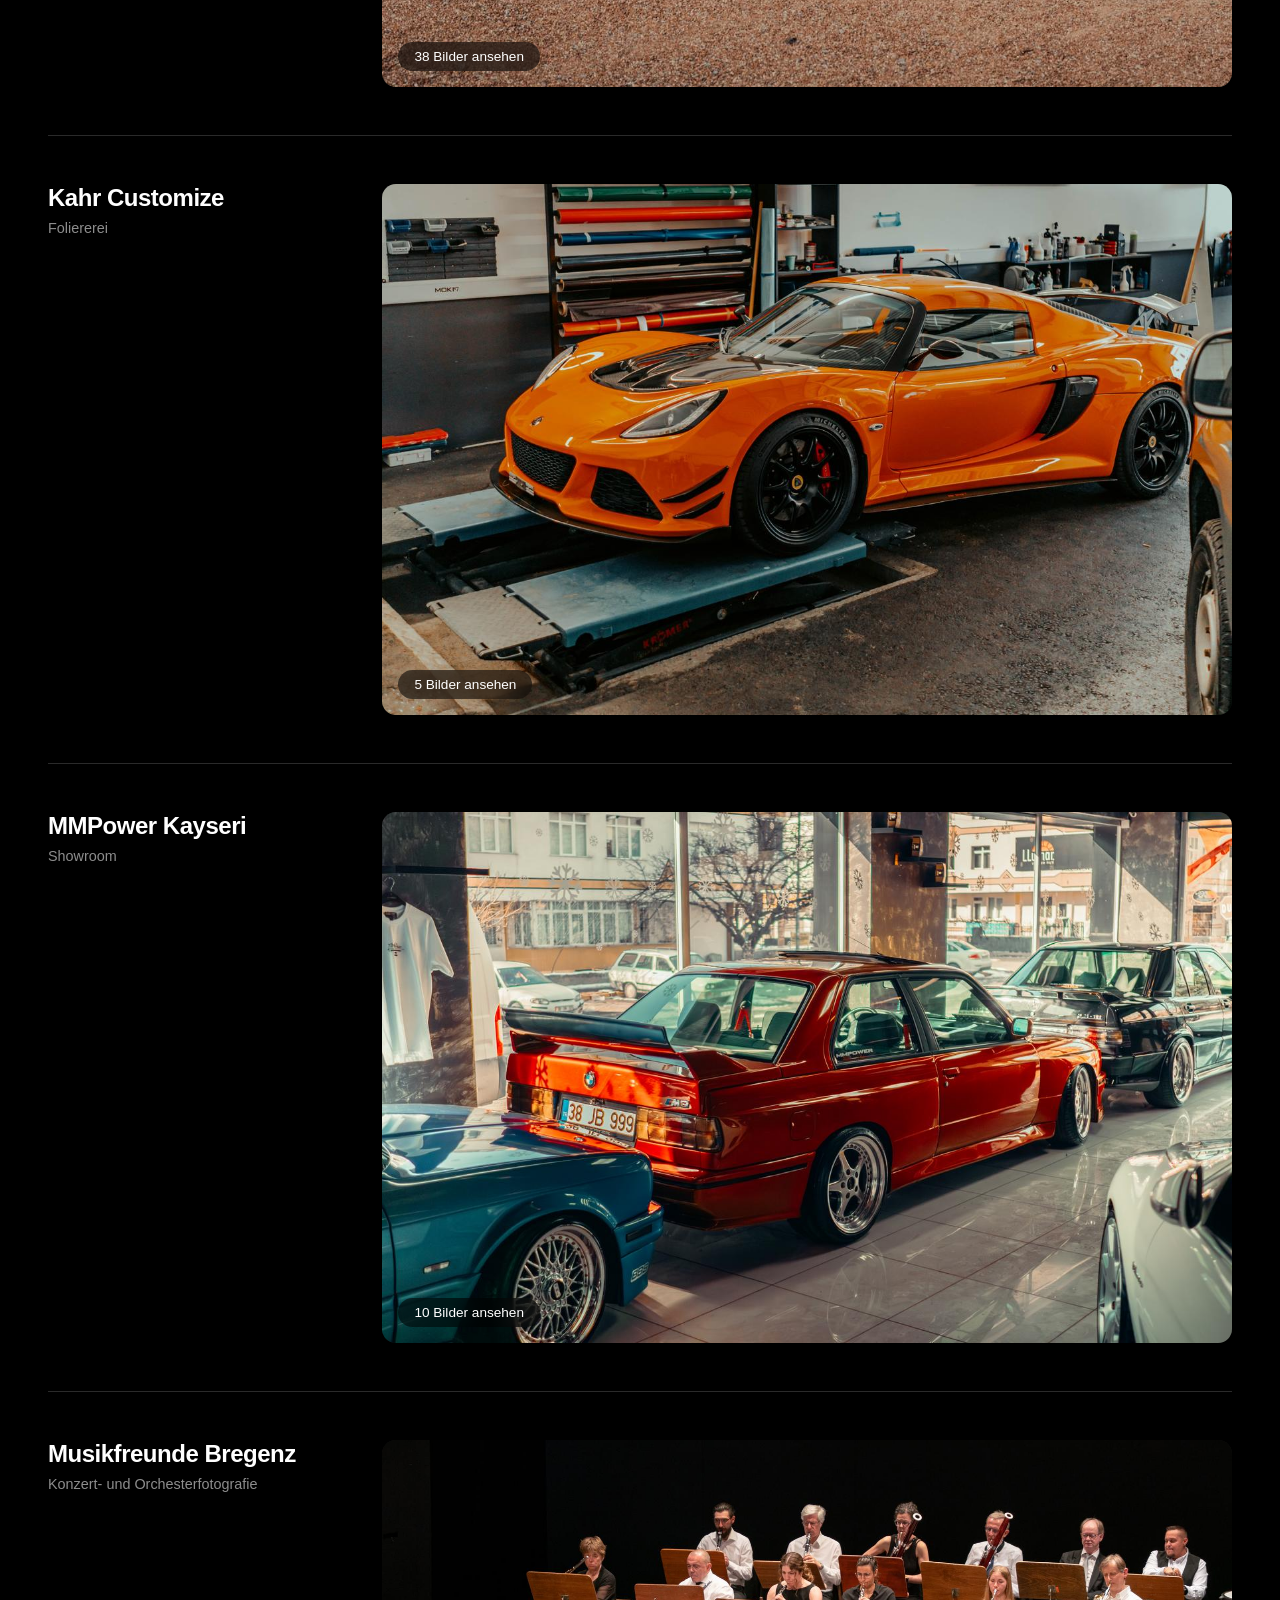
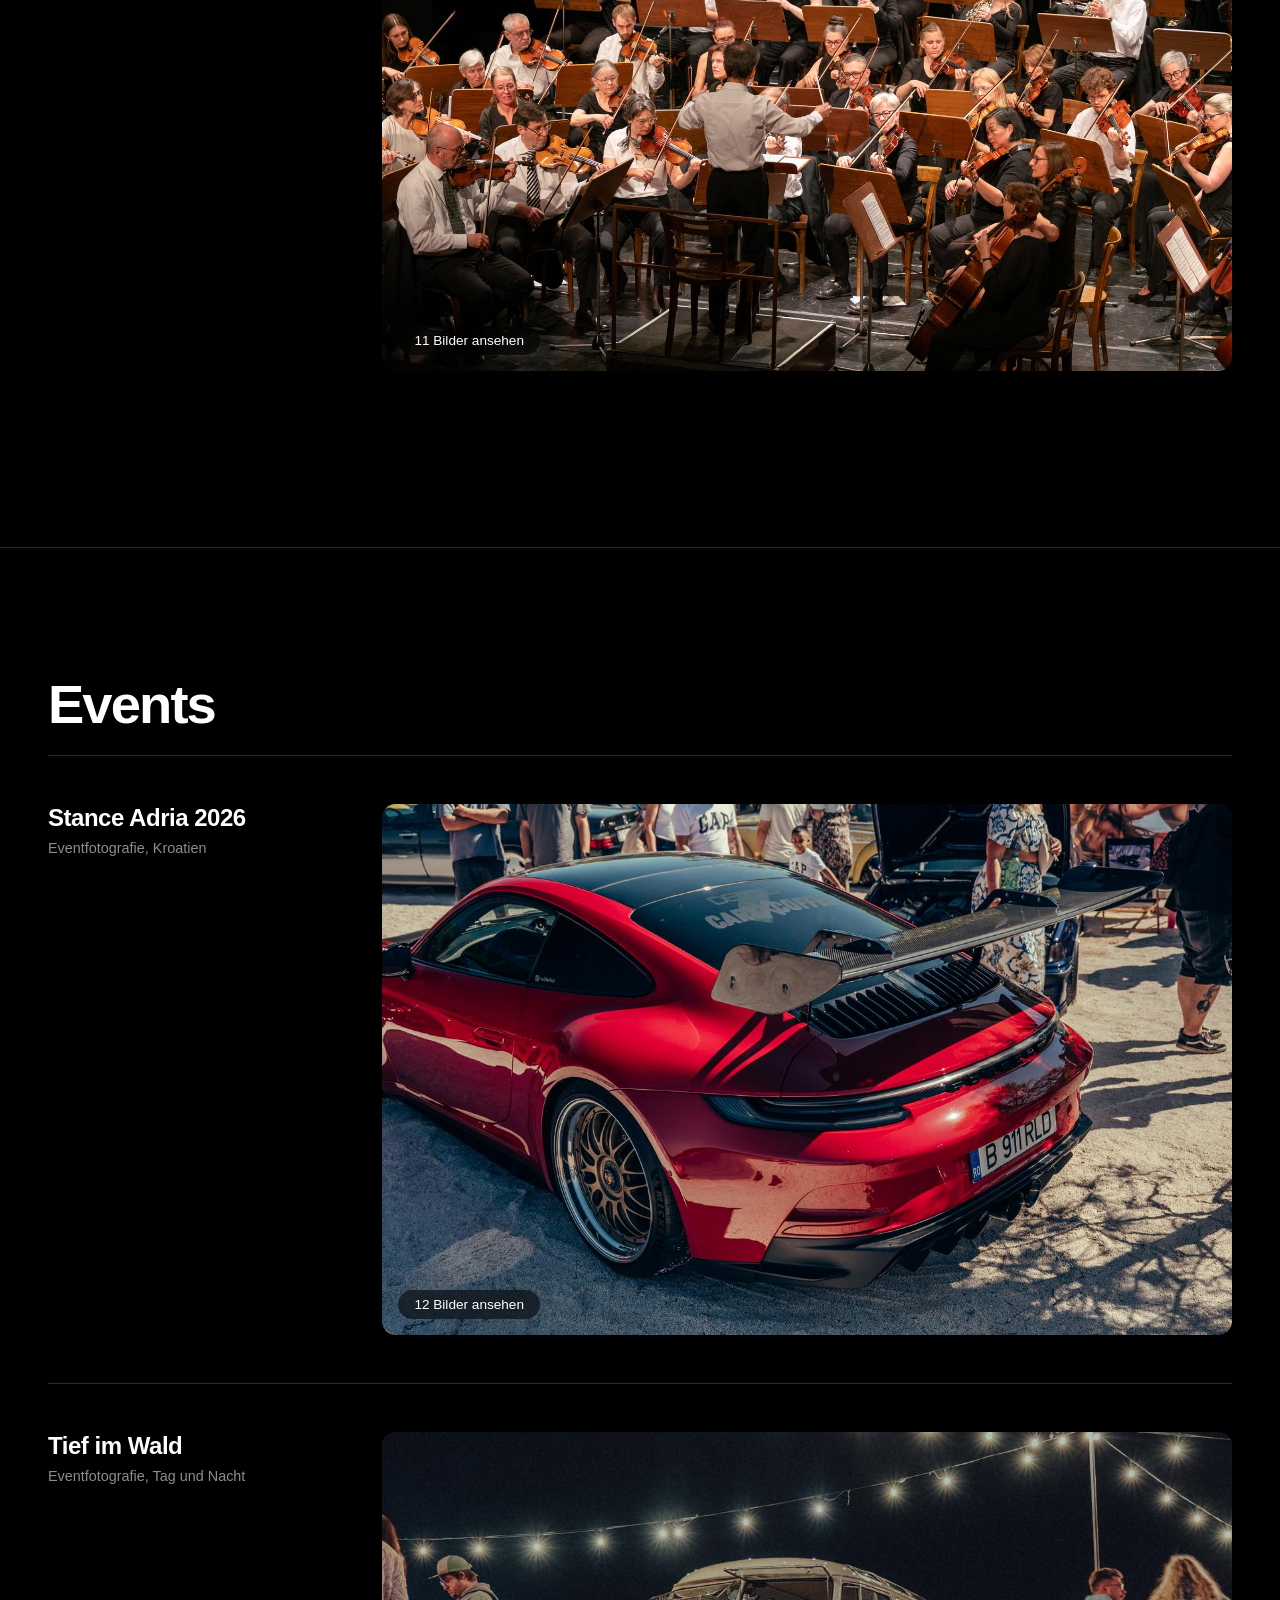
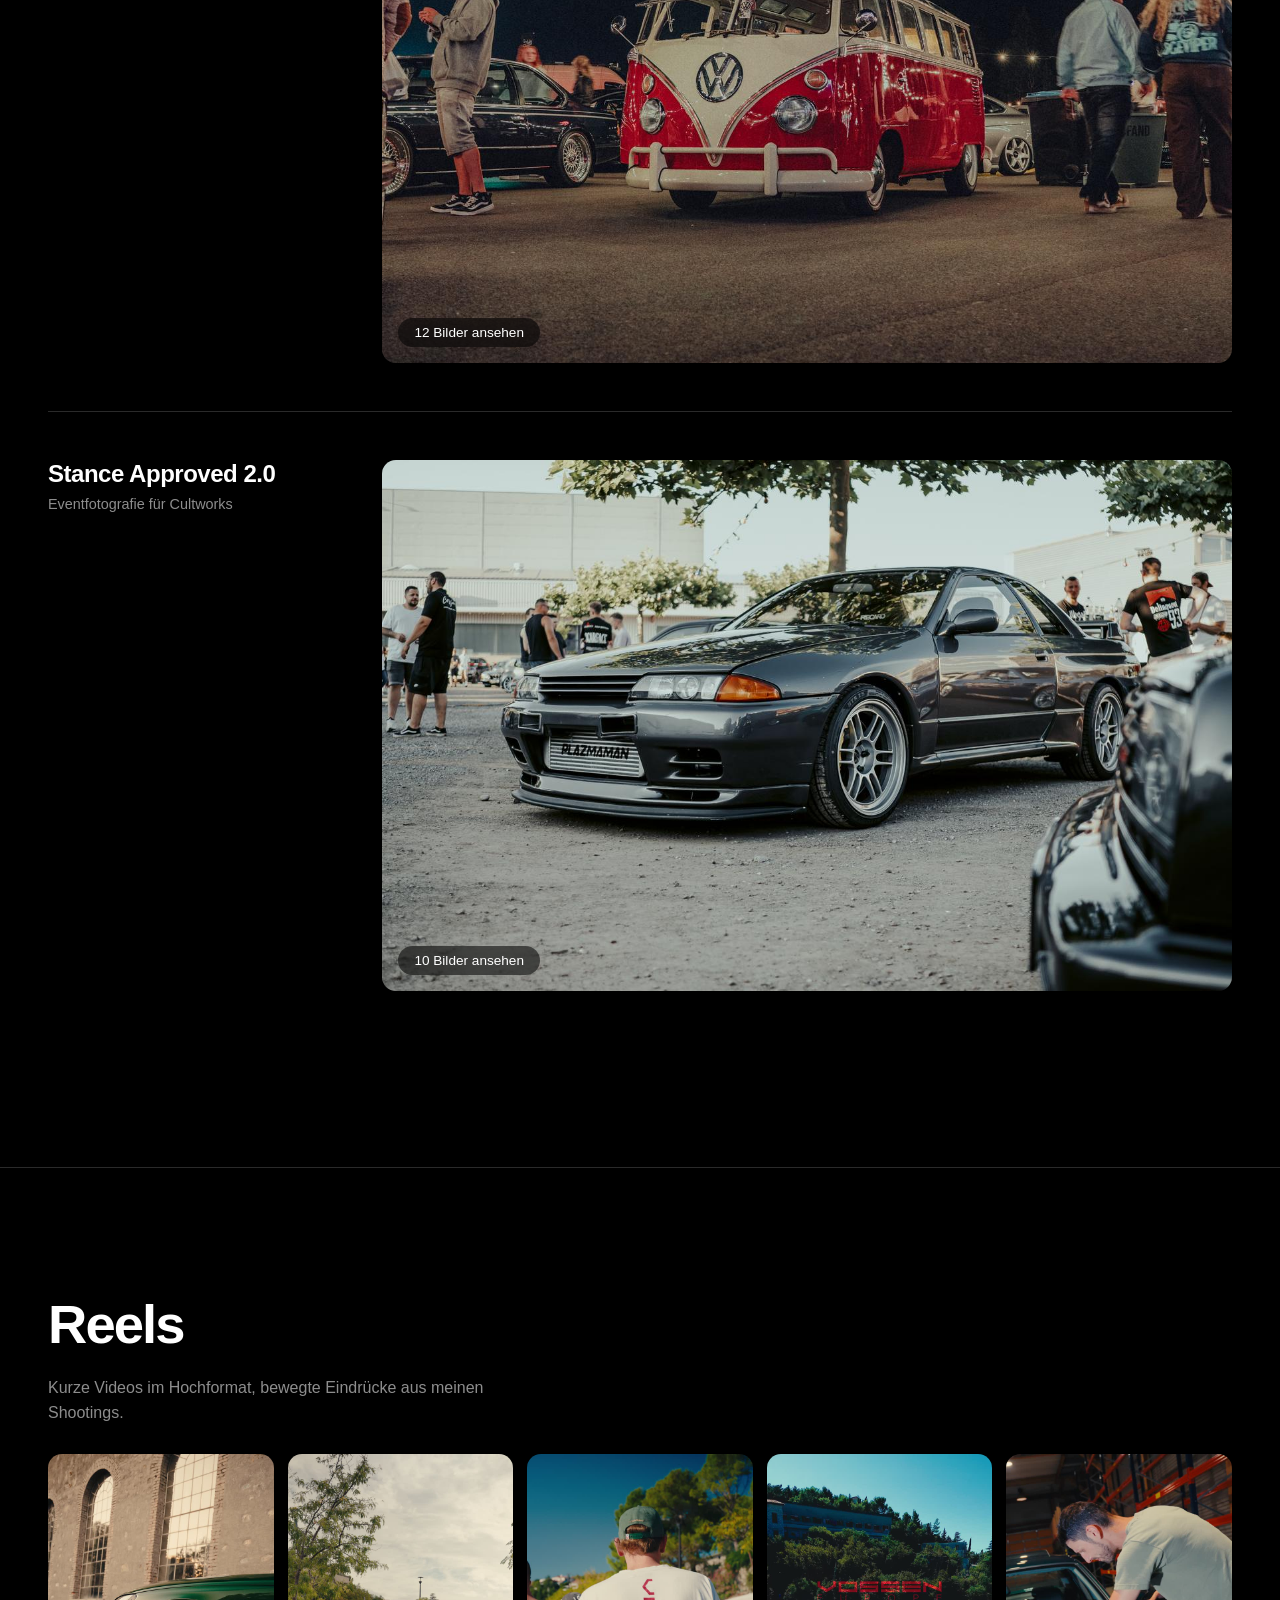
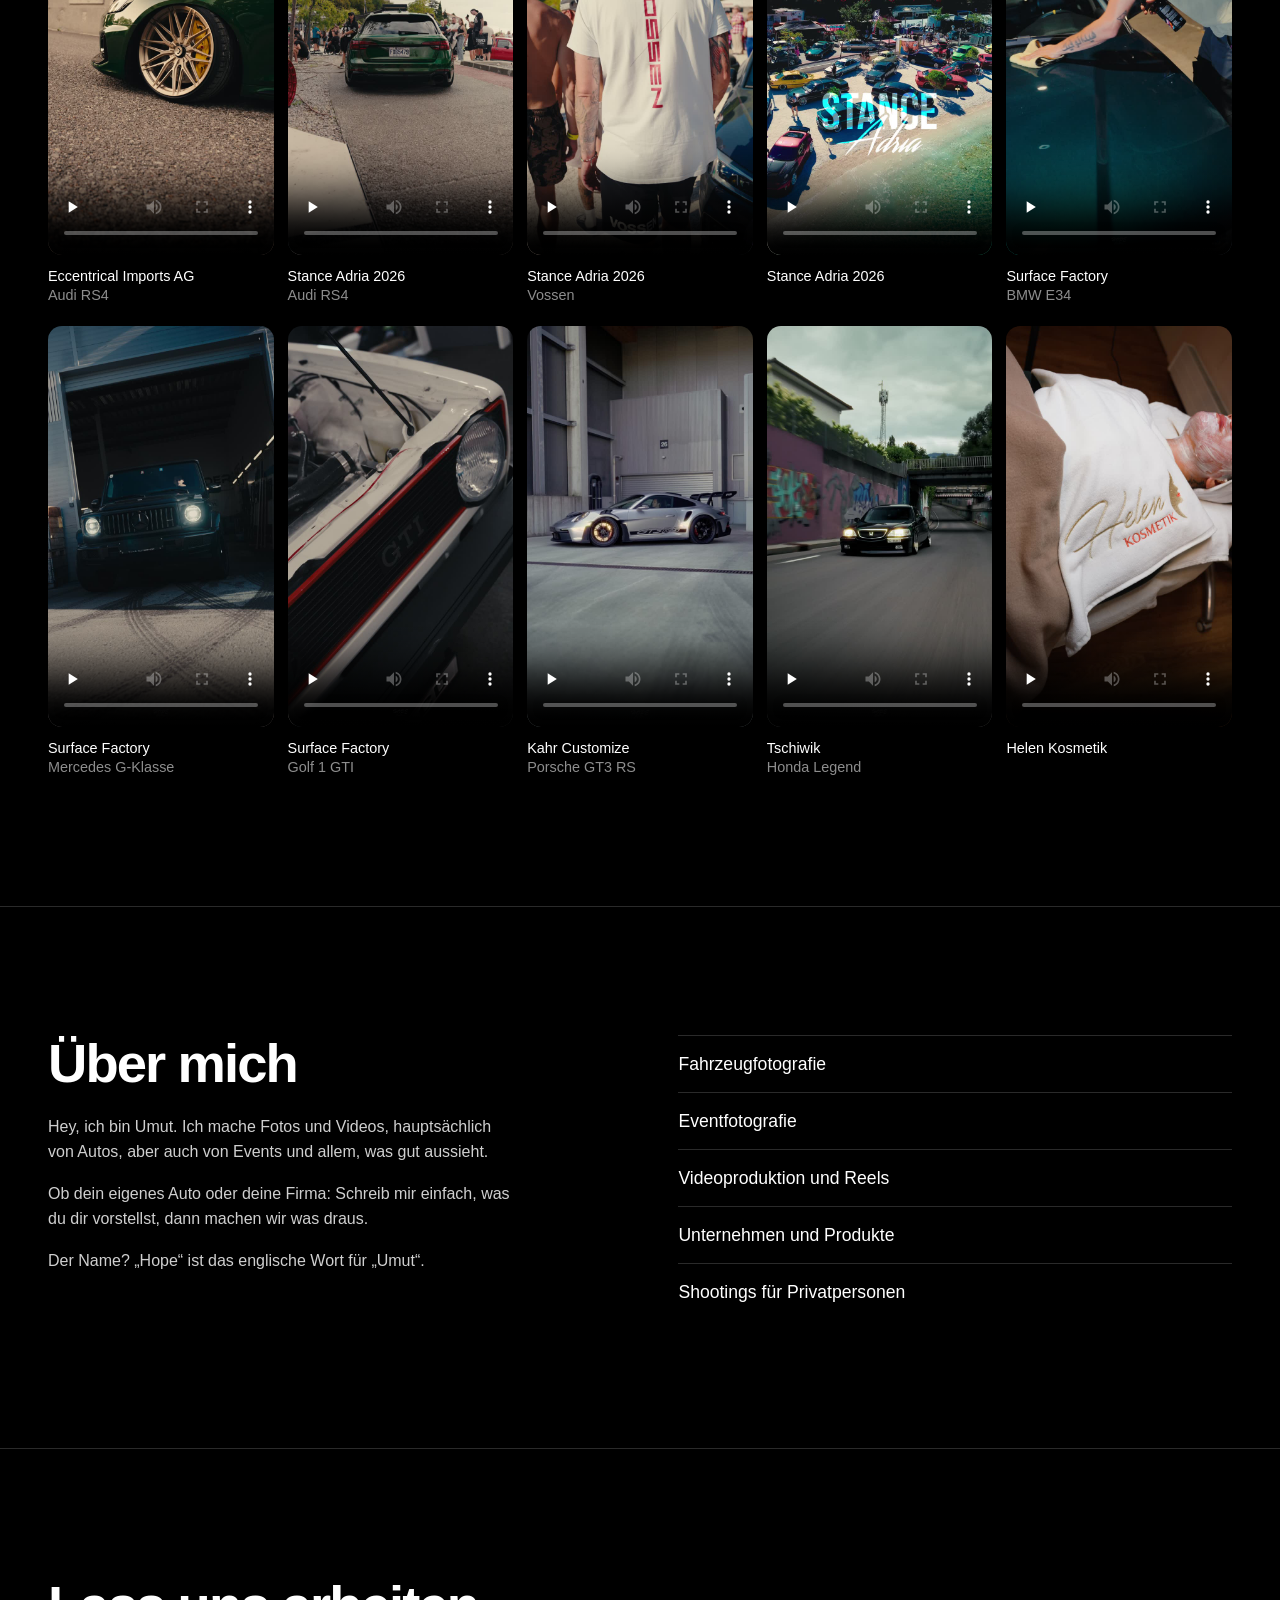
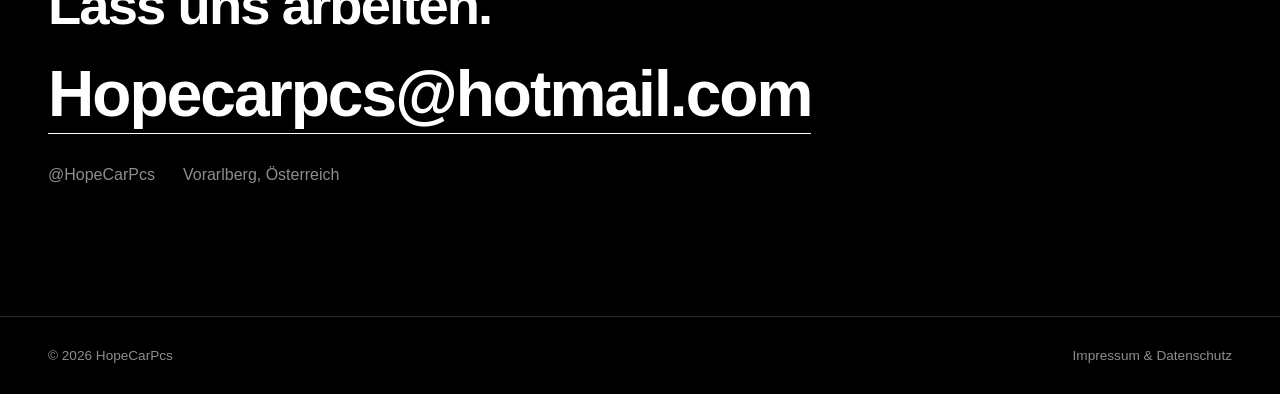
==== commit b4801383: "Add files via upload" ====
--- a/index.html
+++ b/index.html
@@ -6,7 +6,7 @@
 <title>HopeCarPcs – Foto &amp; Video</title>
 <meta name="description" content="HopeCarPcs: Foto und Video für Autos, Events und Marken aus Vorarlberg. / Photo and video for cars, events and brands.">
 <meta name="theme-color" content="#000000">
-<link rel="stylesheet" href="style.css">
+<link rel="stylesheet" href="style.css?v=3">
 </head>
 <body>
 <header>
@@ -79,6 +79,6 @@
   <div class="lb-c"></div>
 </div>
 
-<script src="main.js"></script>
+<script src="main.js?v=3"></script>
 </body>
 </html>
--- a/style.css
+++ b/style.css
@@ -11,7 +11,7 @@
 nav{display:flex;gap:clamp(14px,3vw,34px);align-items:center;font-size:.9rem}
 .lang{background:none;border:1px solid currentColor;color:inherit;font:inherit;font-size:.8rem;padding:3px 10px;border-radius:99px;cursor:pointer}
 .hero{min-height:100svh;display:flex;flex-direction:column;justify-content:flex-end;padding:0 clamp(20px,4vw,48px) clamp(28px,6vw,64px);position:relative;border-bottom:1px solid var(--line);overflow:hidden}
-.hero .frame{position:absolute;inset:-12% 0;background:radial-gradient(120% 80% at 70% 20%,#1c1c1c 0%,#000 70%);will-change:transform}
+.hero .frame{position:absolute;inset:0;background:radial-gradient(120% 80% at 70% 20%,#1c1c1c 0%,#000 70%);}
 .hero .frame img{width:100%;height:100%;object-fit:cover;opacity:.55}
 .hero .frame::after{content:'';position:absolute;inset:0;background:linear-gradient(to top,rgba(0,0,0,.8) 0%,rgba(0,0,0,0) 55%)}
 .hero h1{position:relative;margin:0;font-weight:600;font-size:clamp(3rem,11vw,9rem);line-height:.95;letter-spacing:-.045em}
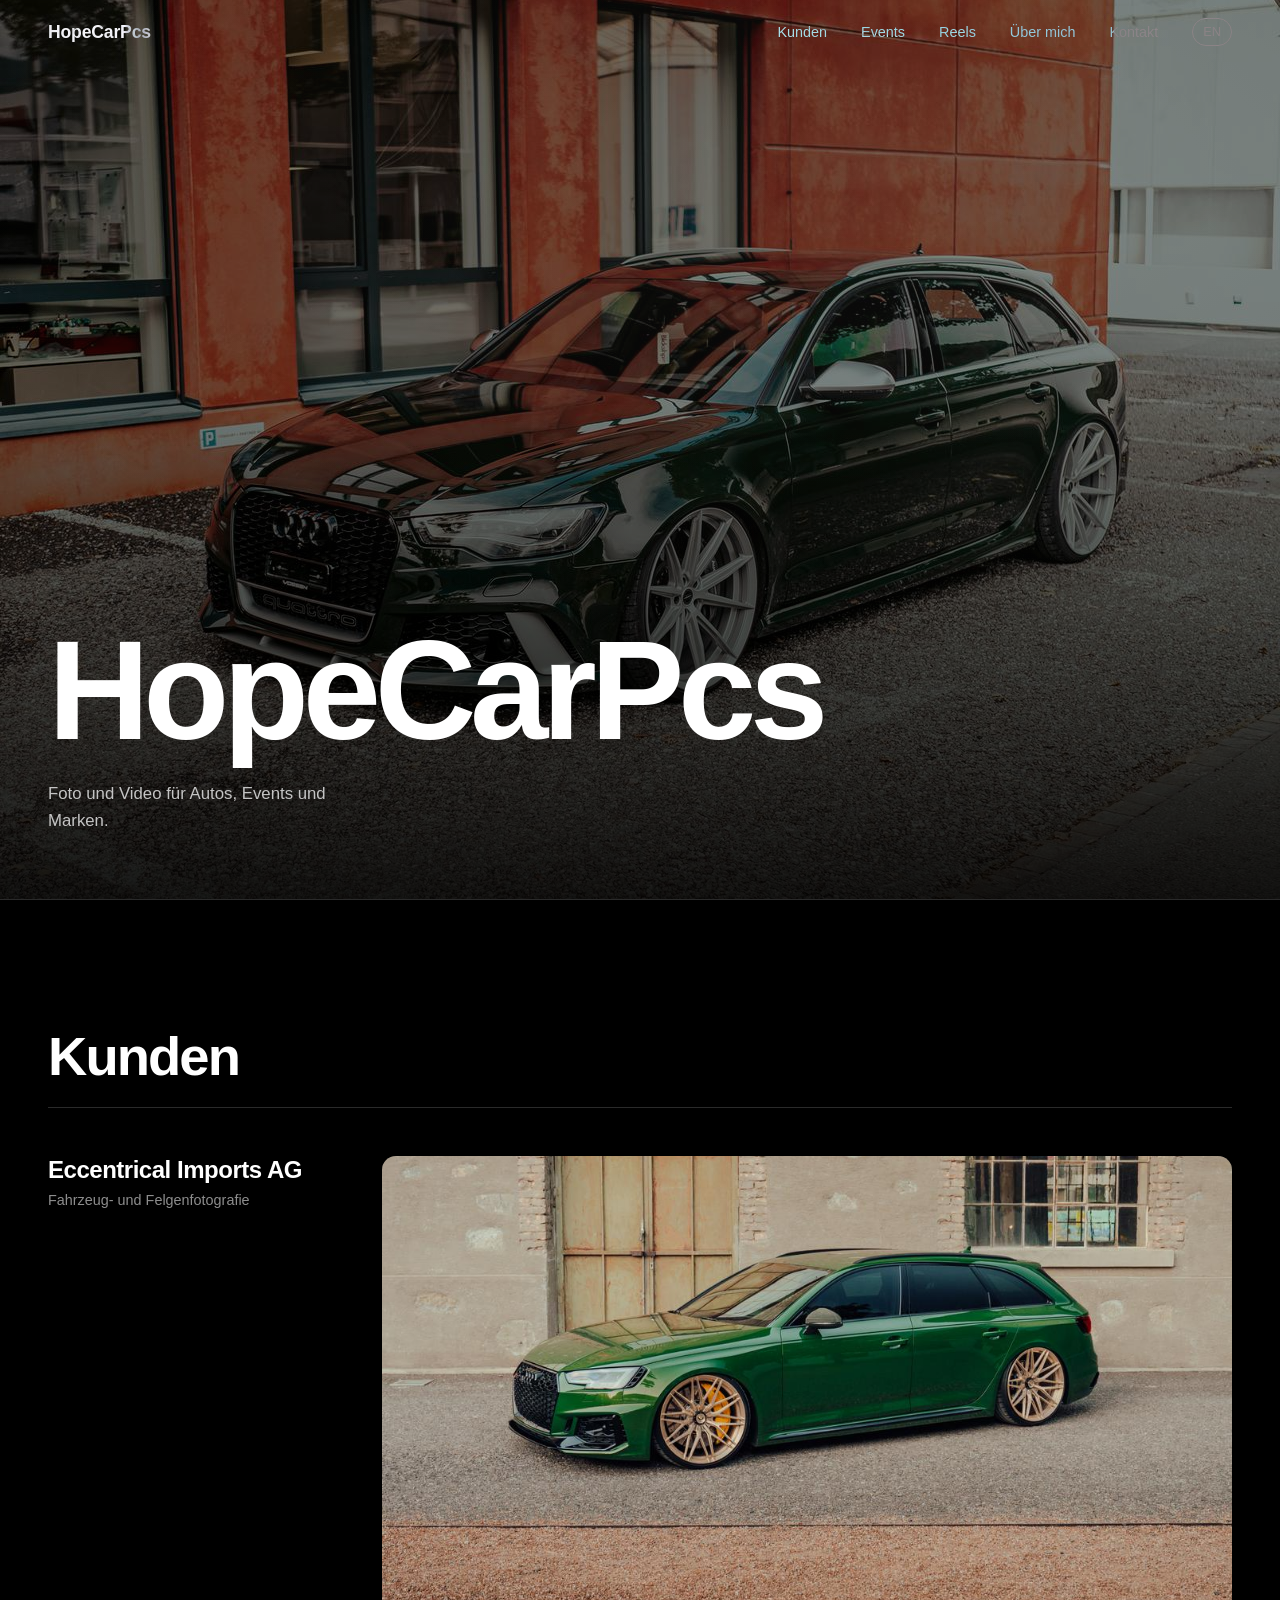
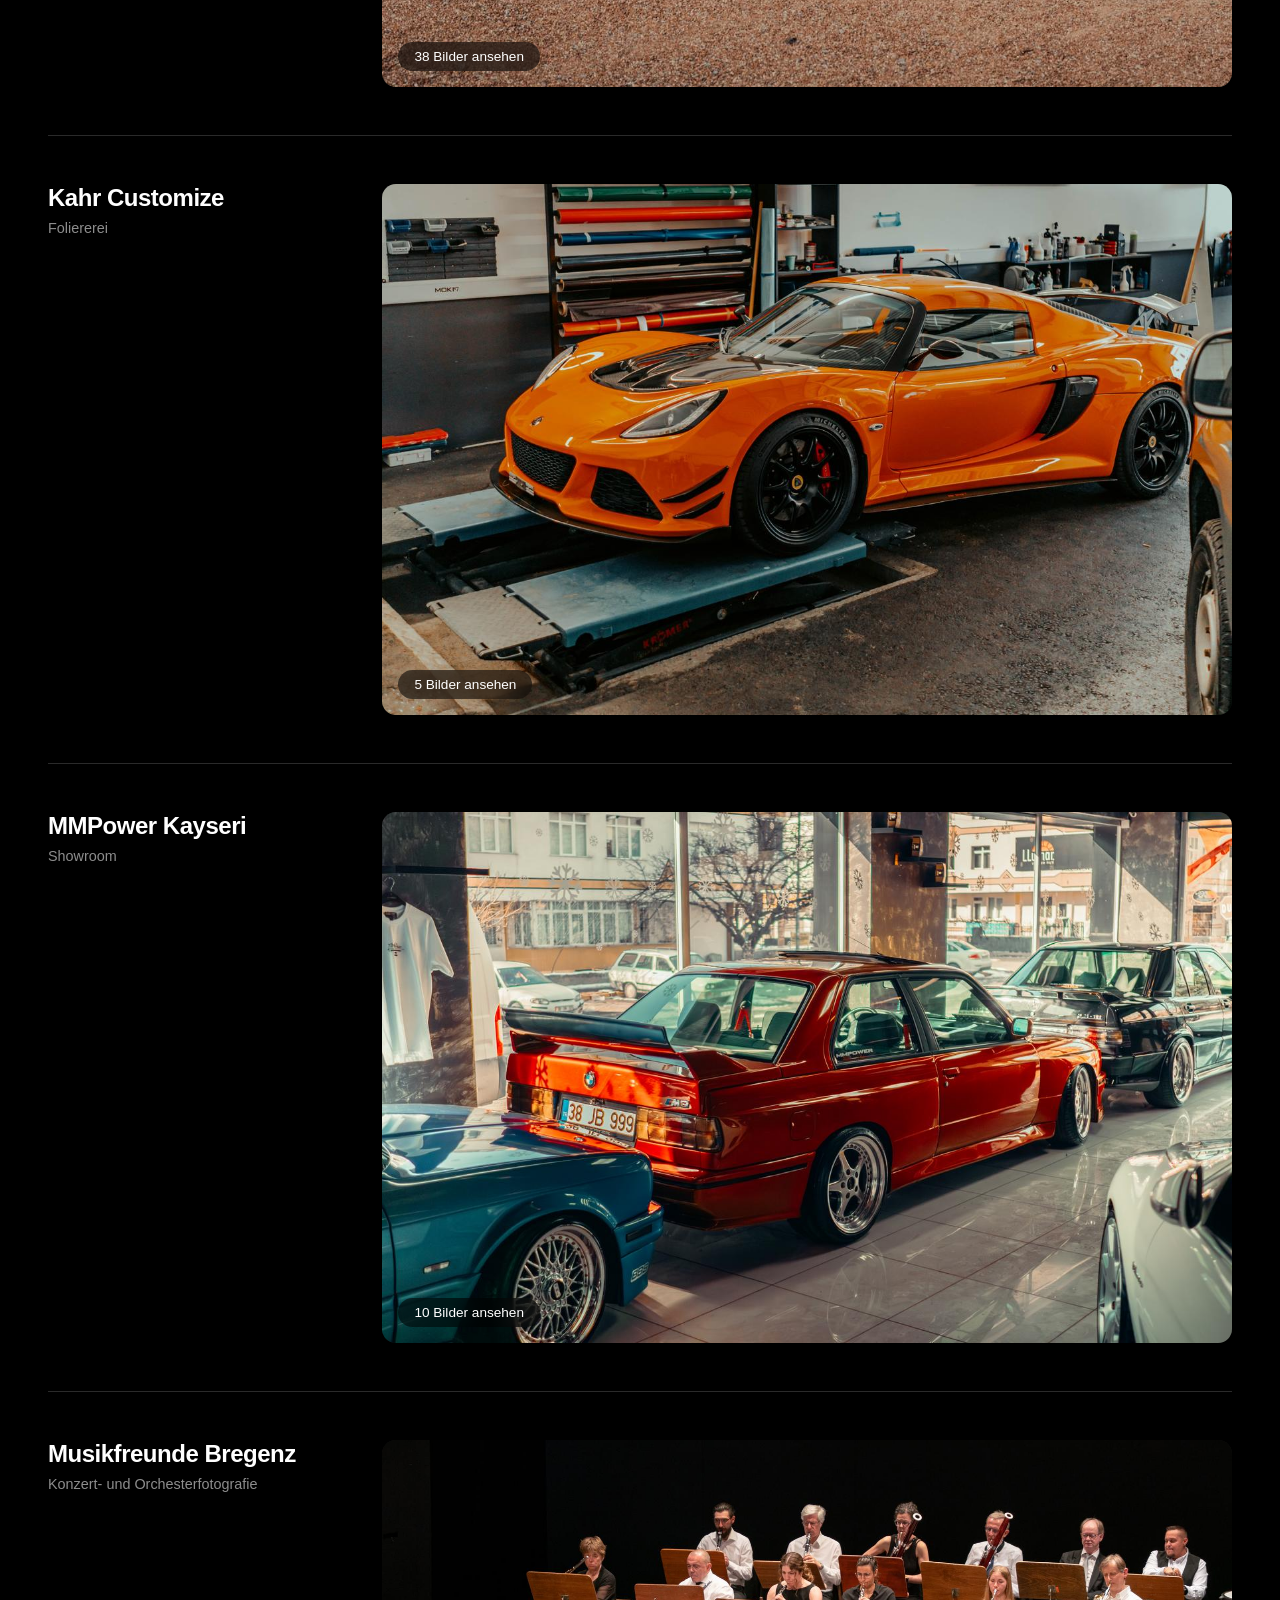
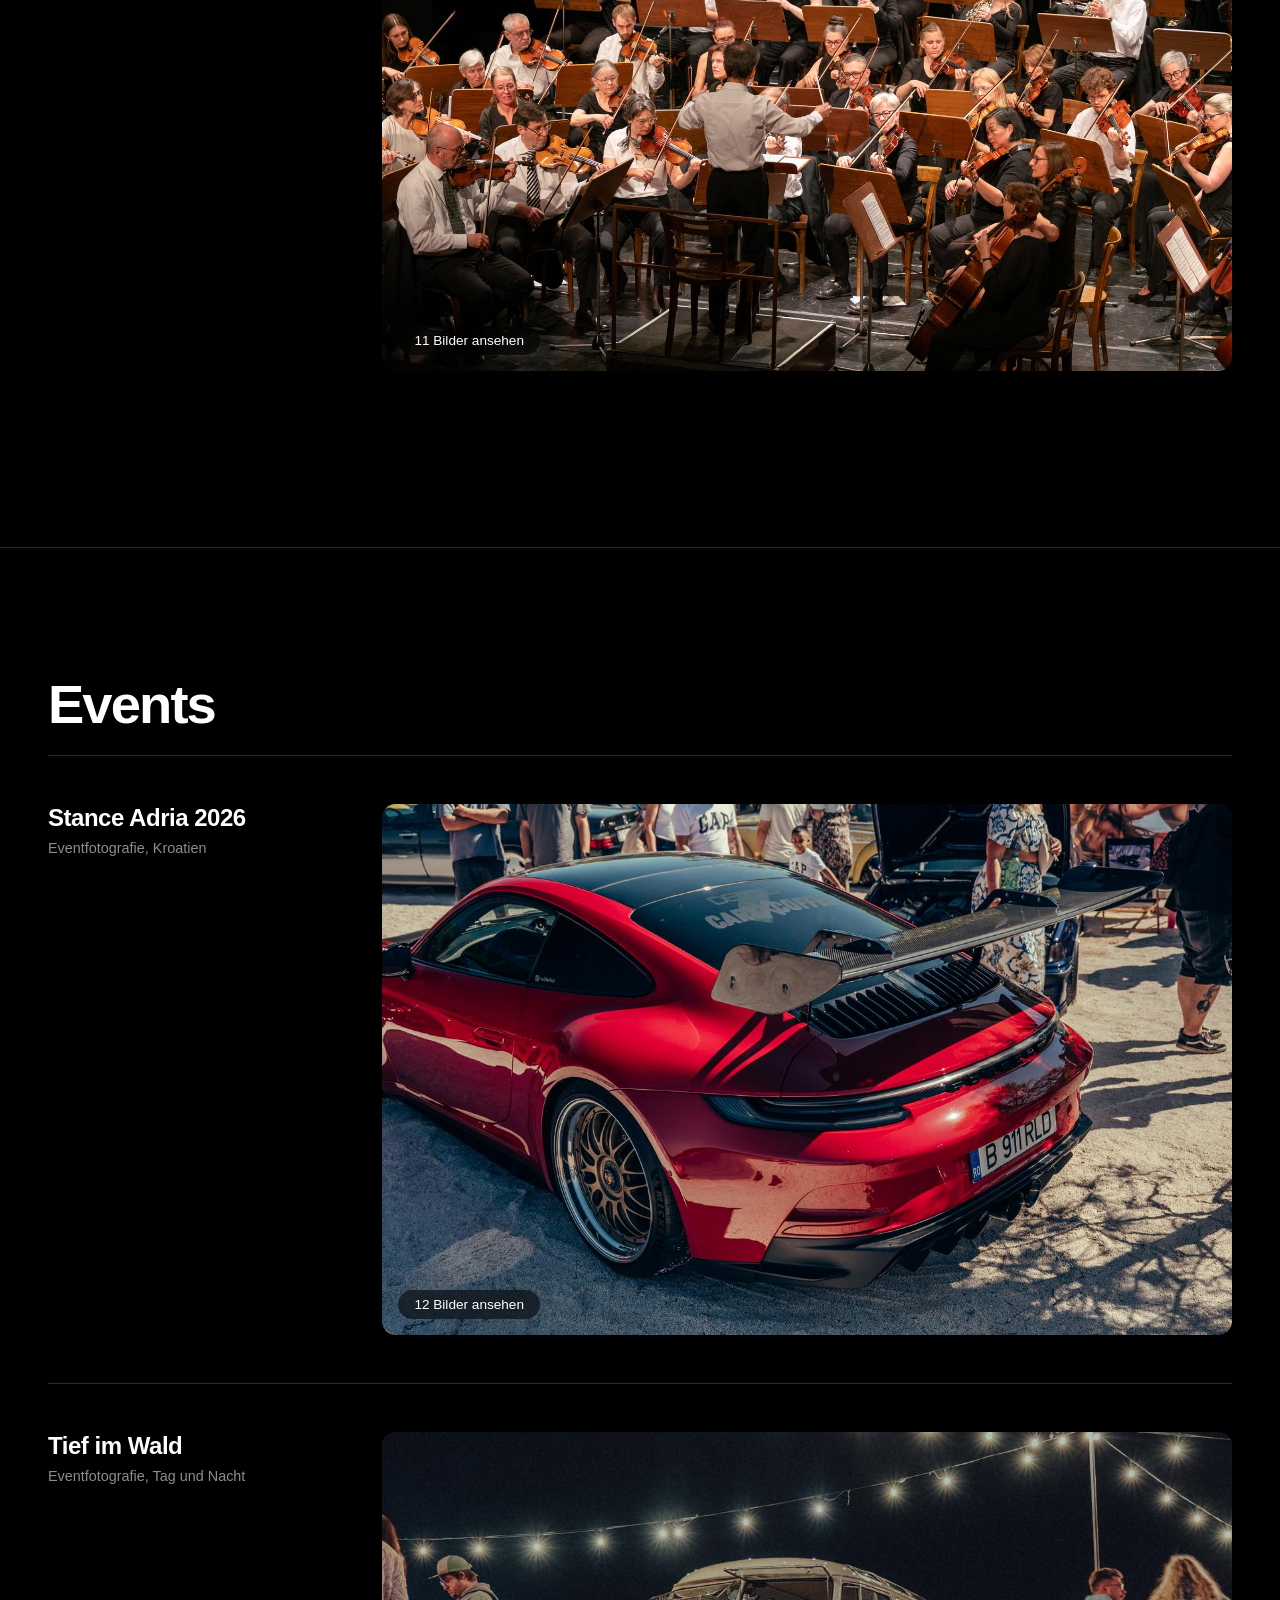
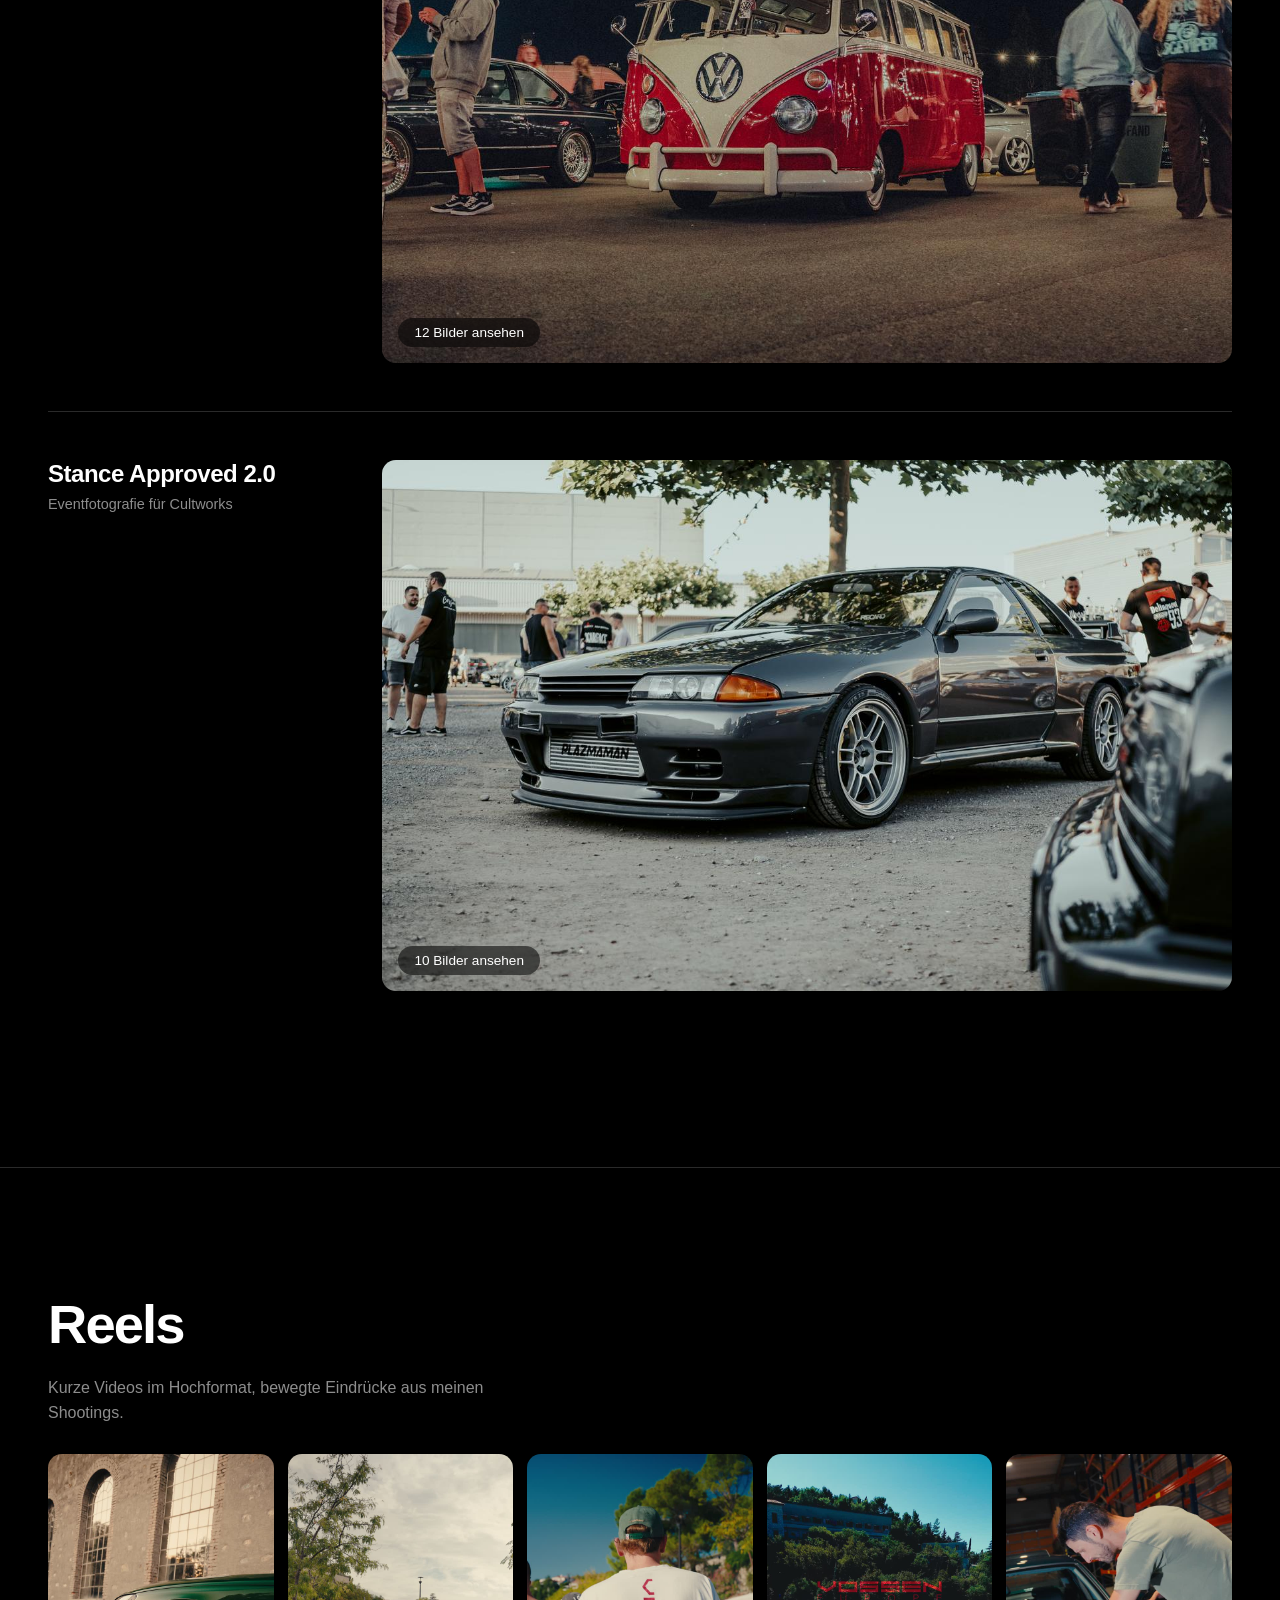
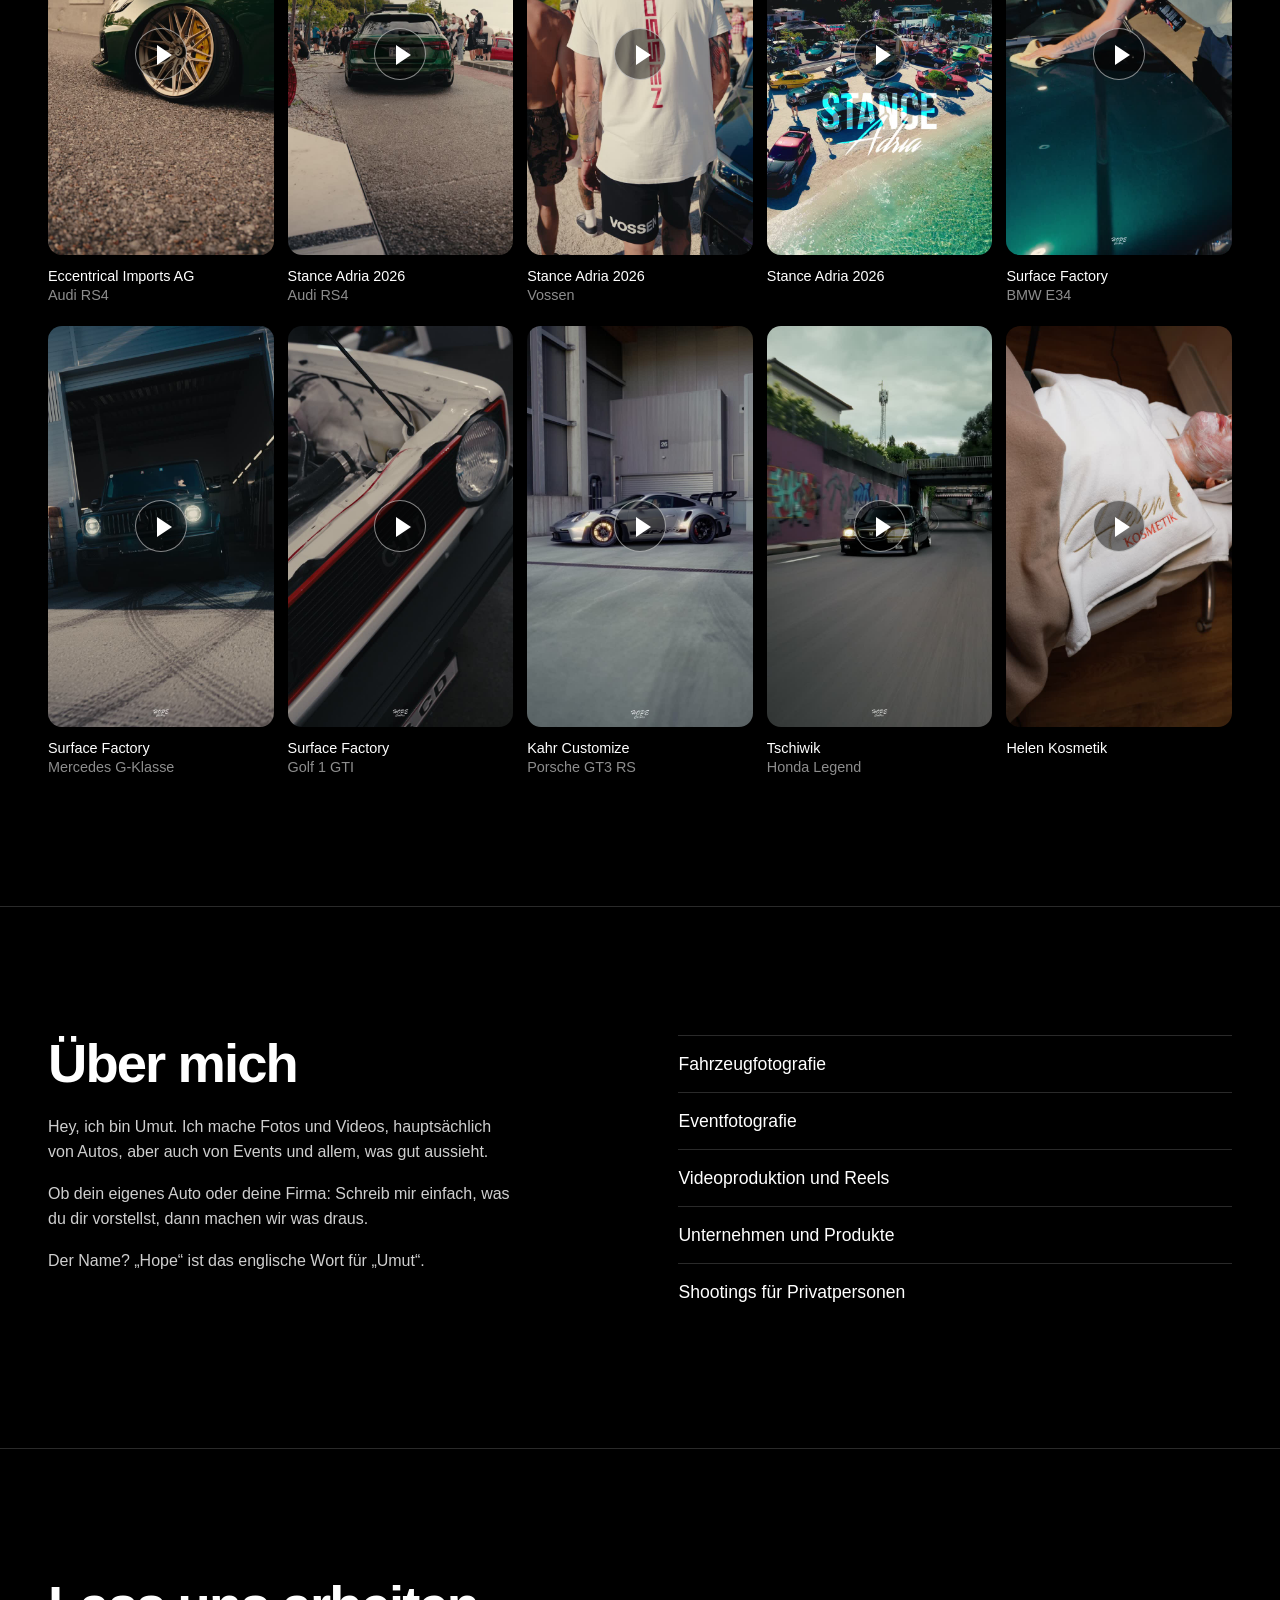
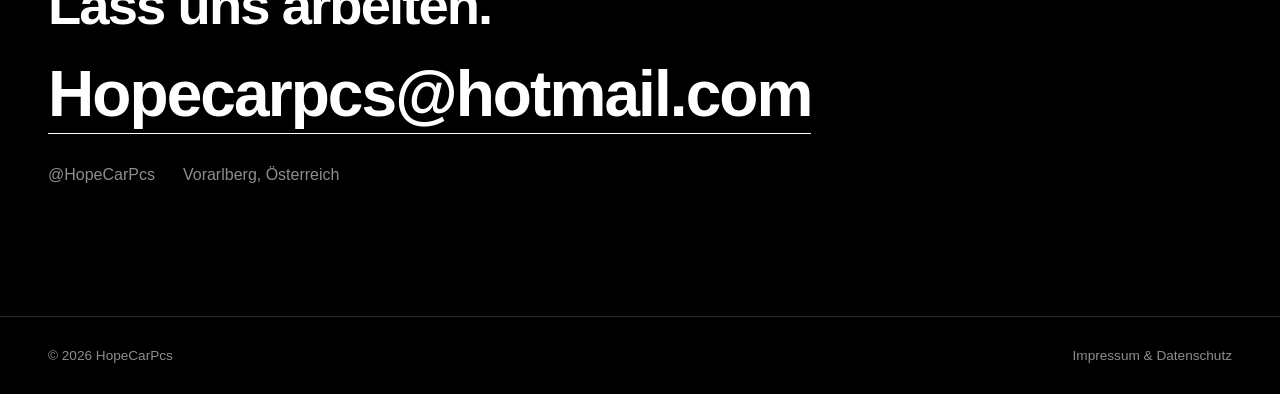
==== commit 198761ba: "Add files via upload" ====
--- a/index.html
+++ b/index.html
@@ -6,7 +6,7 @@
 <title>HopeCarPcs – Foto &amp; Video</title>
 <meta name="description" content="HopeCarPcs: Foto und Video für Autos, Events und Marken aus Vorarlberg. / Photo and video for cars, events and brands.">
 <meta name="theme-color" content="#000000">
-<link rel="stylesheet" href="style.css?v=3">
+<link rel="stylesheet" href="style.css?v=4">
 </head>
 <body>
 <header>
@@ -79,6 +79,6 @@
   <div class="lb-c"></div>
 </div>
 
-<script src="main.js?v=3"></script>
+<script src="main.js?v=4"></script>
 </body>
 </html>
--- a/style.css
+++ b/style.css
@@ -31,7 +31,7 @@
 .count{position:absolute;left:16px;bottom:16px;background:rgba(0,0,0,.55);-webkit-backdrop-filter:blur(12px);backdrop-filter:blur(12px);color:#fff;font-size:.85rem;font-weight:400;padding:7px 16px;border-radius:99px}
 .reels{display:grid;grid-template-columns:repeat(auto-fill,minmax(200px,1fr));gap:20px 14px;margin-top:28px}
 .reel-item{margin:0}
-.reel{aspect-ratio:9/16;background:#000;border-radius:14px;overflow:hidden}
+.reel{display:block;position:relative;width:100%;padding:0;border:0;aspect-ratio:9/16;background:#000;border-radius:14px;overflow:hidden;cursor:pointer;color:inherit}
 .reel video{width:100%;height:100%;object-fit:cover;display:block;background:#000}
 .reel-item figcaption{margin-top:12px;font-size:.9rem;color:var(--mute);display:flex;flex-direction:column;line-height:1.35}
 .reel-item figcaption strong{color:var(--fg);font-weight:500}
@@ -73,3 +73,22 @@
 
 .burger{display:none;color:inherit;flex-direction:column;justify-content:center;gap:8px;width:36px;height:36px;margin-right:-6px;padding:0 6px;background:none;border:0;cursor:pointer}.burger span{display:block;height:1.5px;background:currentColor;transition:transform .3s}
 header .logo{position:relative;z-index:2}
+
+.reel .play{position:absolute;left:50%;top:50%;width:52px;height:52px;margin:-26px 0 0 -26px;border-radius:50%;background:rgba(0,0,0,.45);border:1px solid rgba(255,255,255,.5);transition:transform .3s,background .3s}
+.reel .play::after{content:'';position:absolute;left:21px;top:16px;border-left:15px solid #fff;border-top:10px solid transparent;border-bottom:10px solid transparent}
+.reel:hover .play{transform:scale(1.08);background:rgba(0,0,0,.6)}
+.reel video{pointer-events:none}
+.hero .frame video{position:absolute;inset:0;width:100%;height:100%;object-fit:cover;opacity:.55}
+.hero .frame.contain video{object-fit:contain}
+.rw{position:fixed;inset:0;z-index:60;background:#000;opacity:0;transition:opacity .25s}
+.rw.open{opacity:1}.rw[hidden]{display:none}
+.rw-list{position:absolute;inset:0;overflow-y:auto;scroll-snap-type:y mandatory;overscroll-behavior:contain;-webkit-overflow-scrolling:touch;scrollbar-width:none}
+.rw-list::-webkit-scrollbar{display:none}
+.rw-s{position:relative;height:100%;scroll-snap-align:start;scroll-snap-stop:always;background:#000}
+.rw-s video{position:absolute;inset:0;width:100%;height:100%;object-fit:contain;background:#000}
+.rw-c{position:absolute;left:0;right:0;bottom:0;padding:48px clamp(20px,4vw,48px) calc(28px + env(safe-area-inset-bottom,0px));display:flex;flex-direction:column;line-height:1.35;pointer-events:none;background:linear-gradient(to top,rgba(0,0,0,.7),rgba(0,0,0,0))}
+.rw-c strong{font-weight:600;font-size:1.05rem}.rw-c span{color:#c4c4c4;font-size:.9rem}
+.rw-x,.rw-m{position:absolute;top:calc(14px + env(safe-area-inset-top,0px));z-index:2;width:44px;height:44px;background:rgba(0,0,0,.35);border:1px solid rgba(255,255,255,.35);border-radius:50%;color:#fff;font-size:1.5rem;line-height:1;cursor:pointer;display:grid;place-items:center}
+.rw-x{right:14px}.rw-m{right:68px;width:auto;padding:0 16px;border-radius:22px;font-size:.8rem;font-family:inherit}
+.rw-m::before{content:'Ton an'}.rw.muted .rw-m::before{content:'Ton aus'}
+@media(prefers-reduced-motion:reduce){.rw{transition:none}}
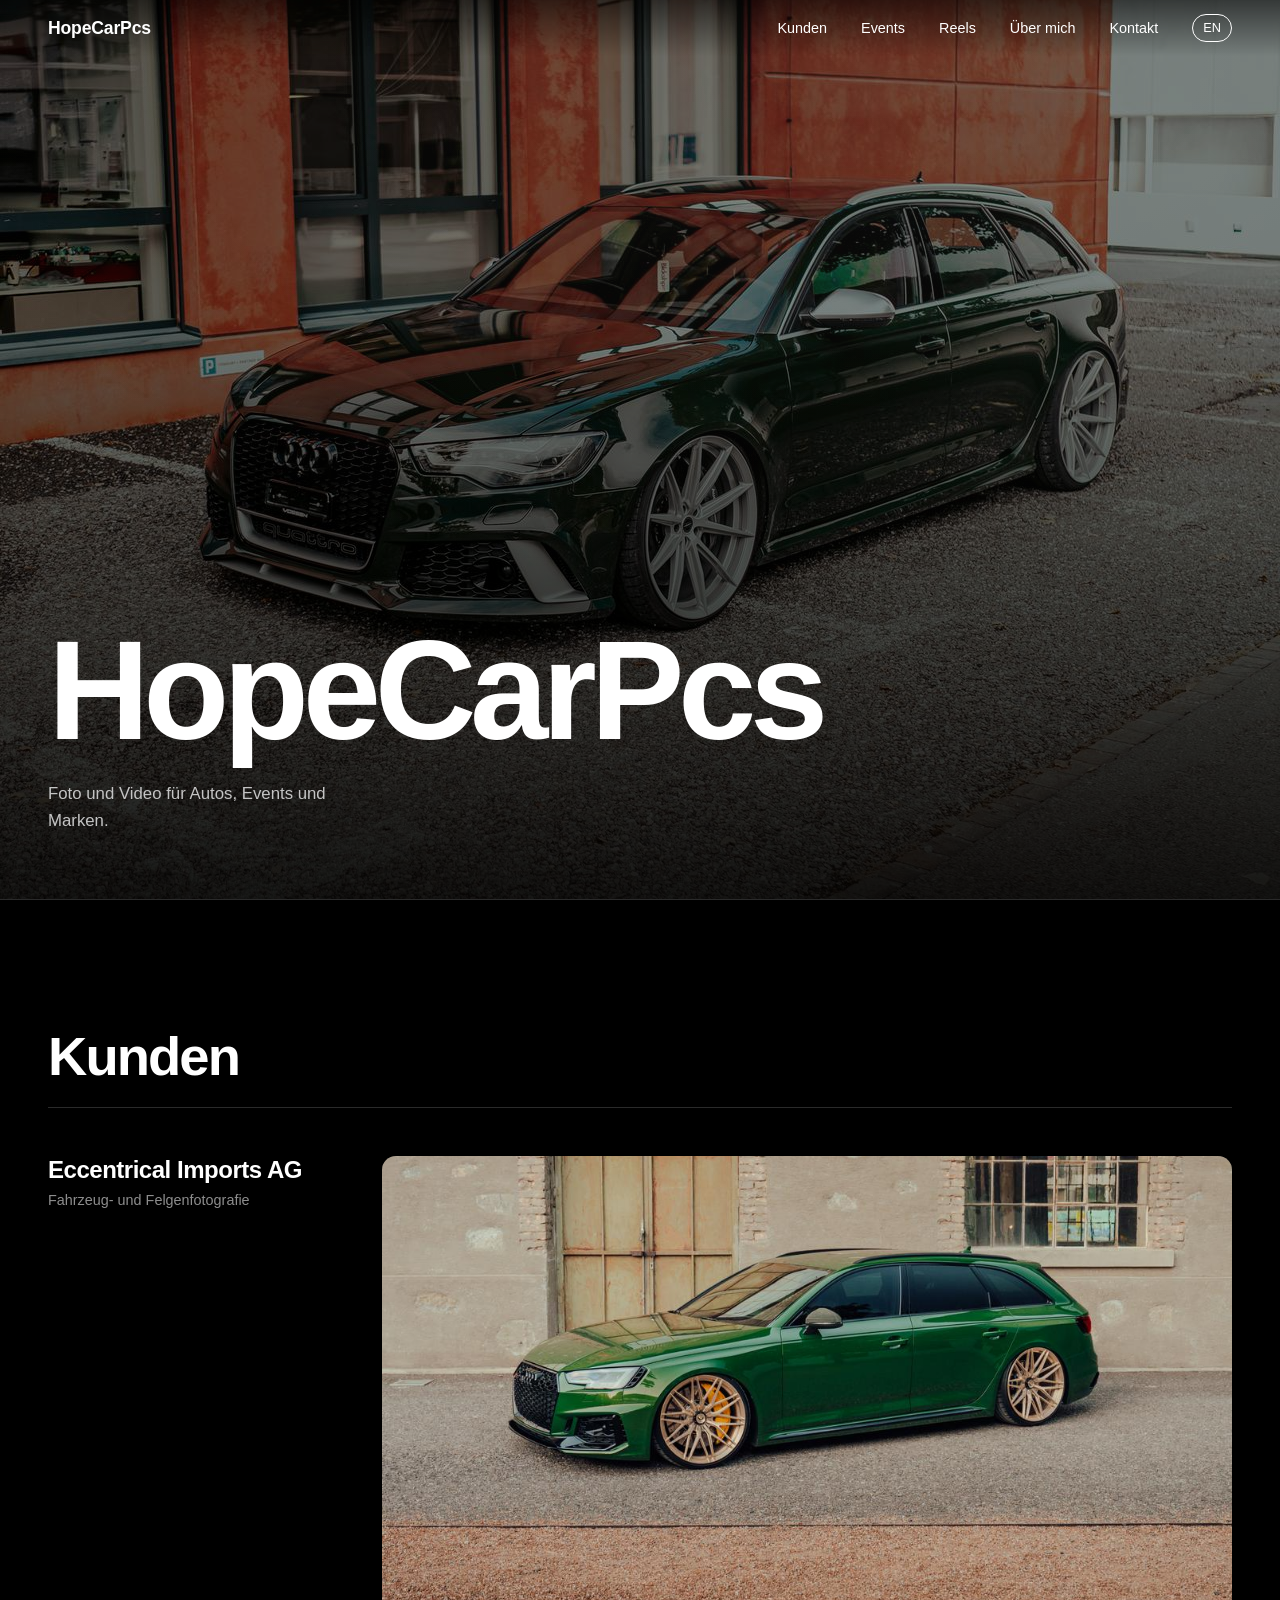
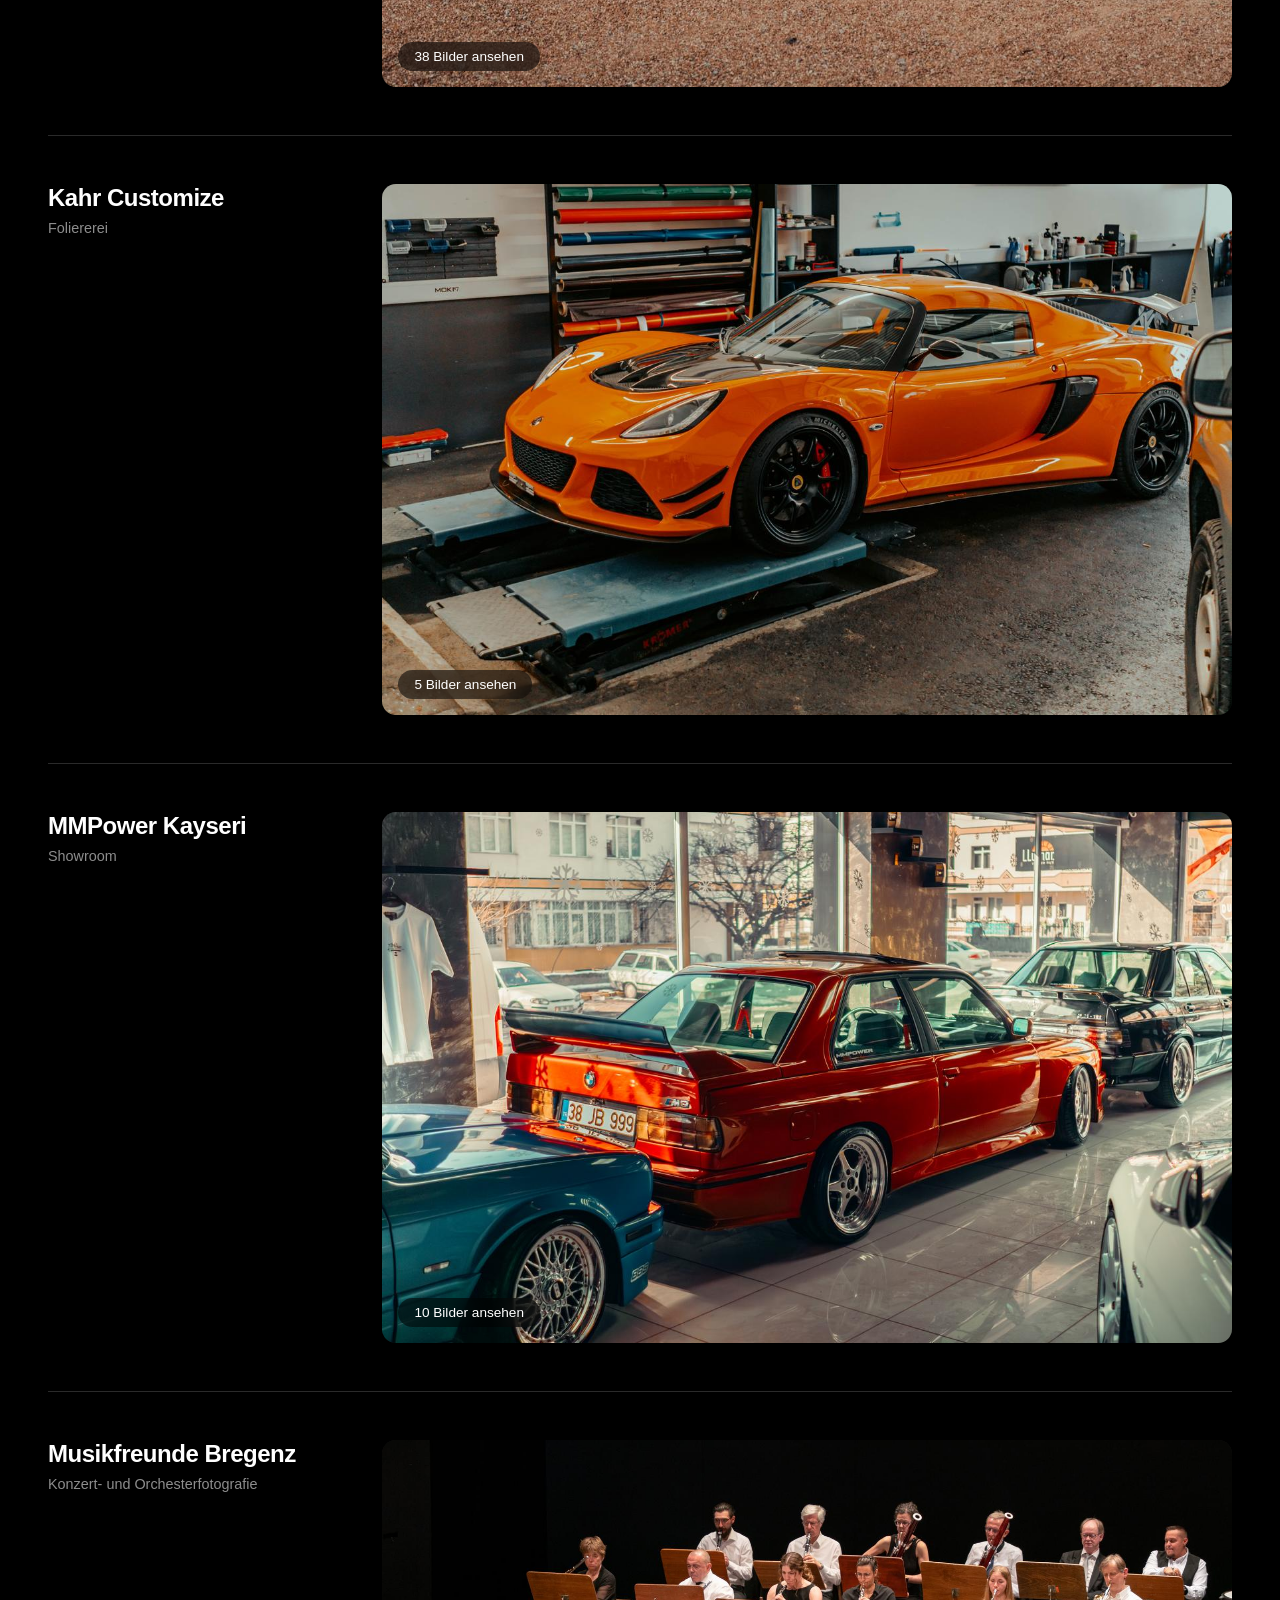
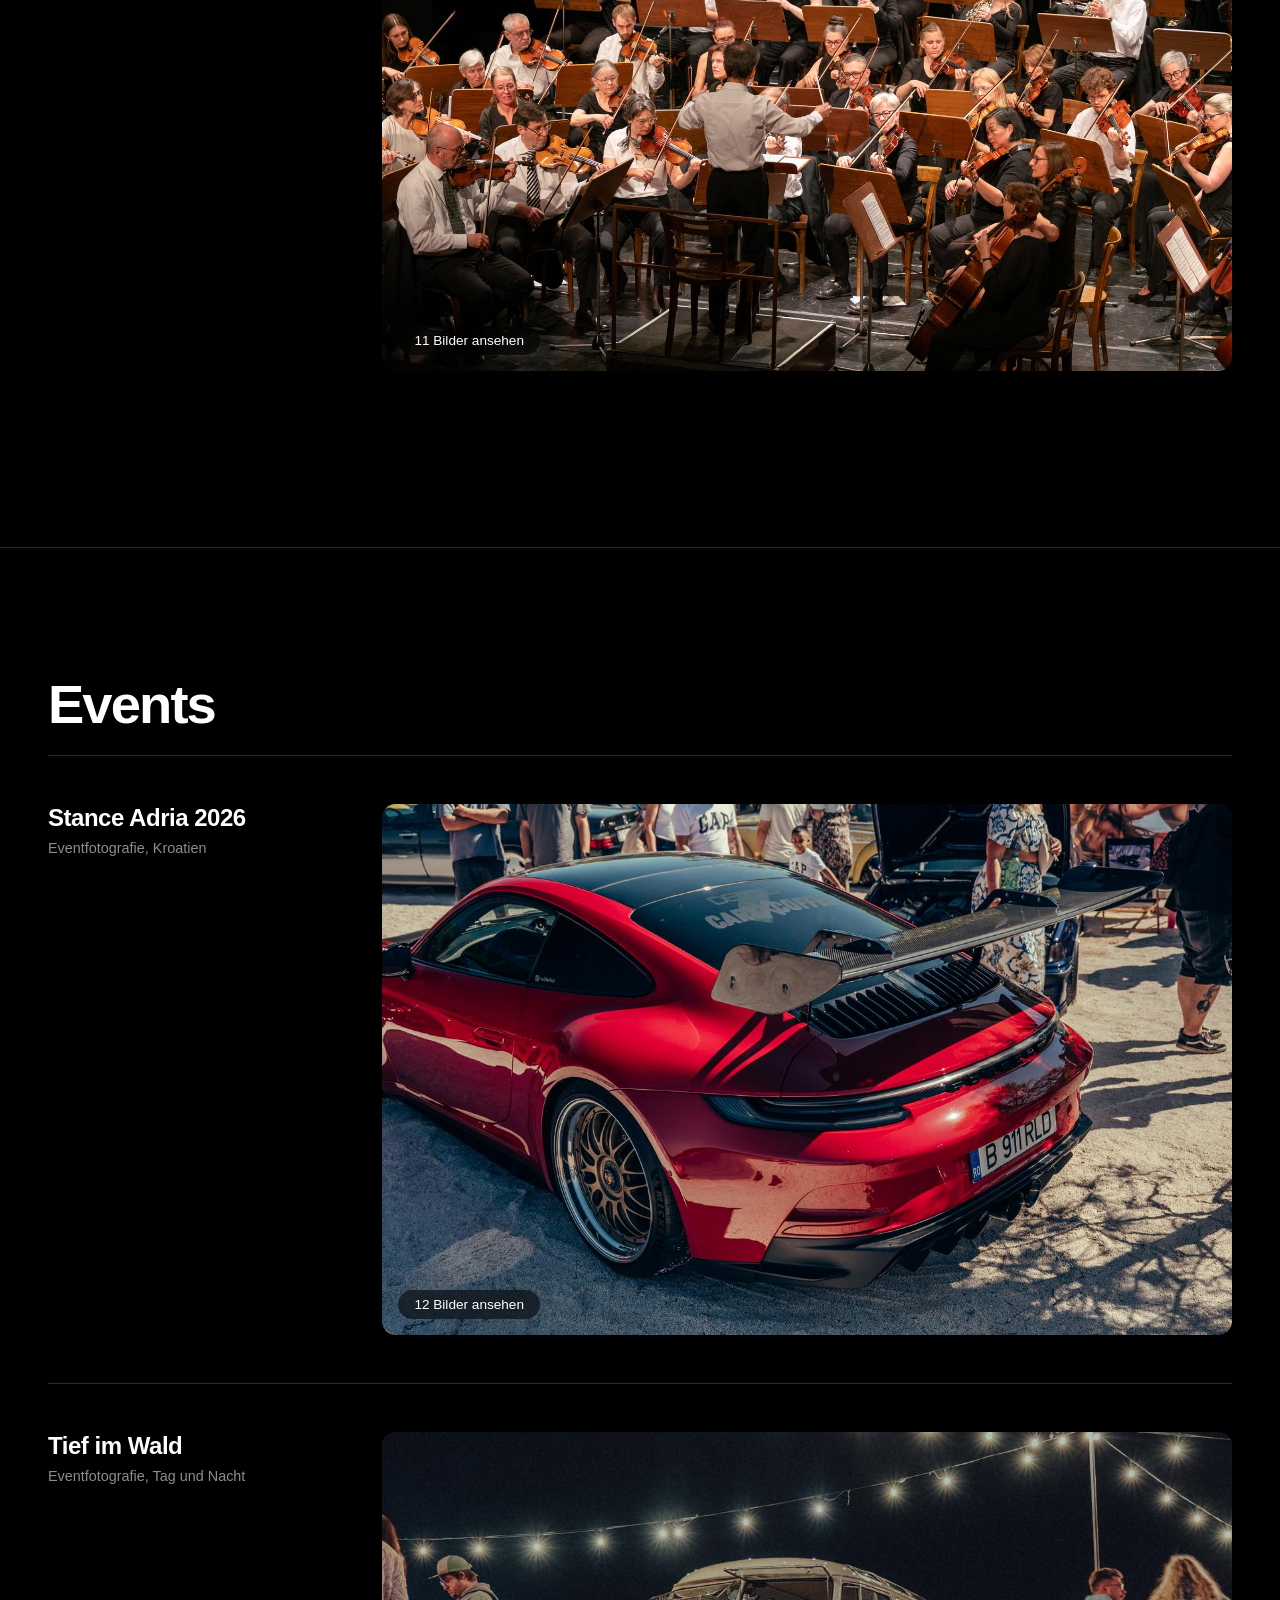
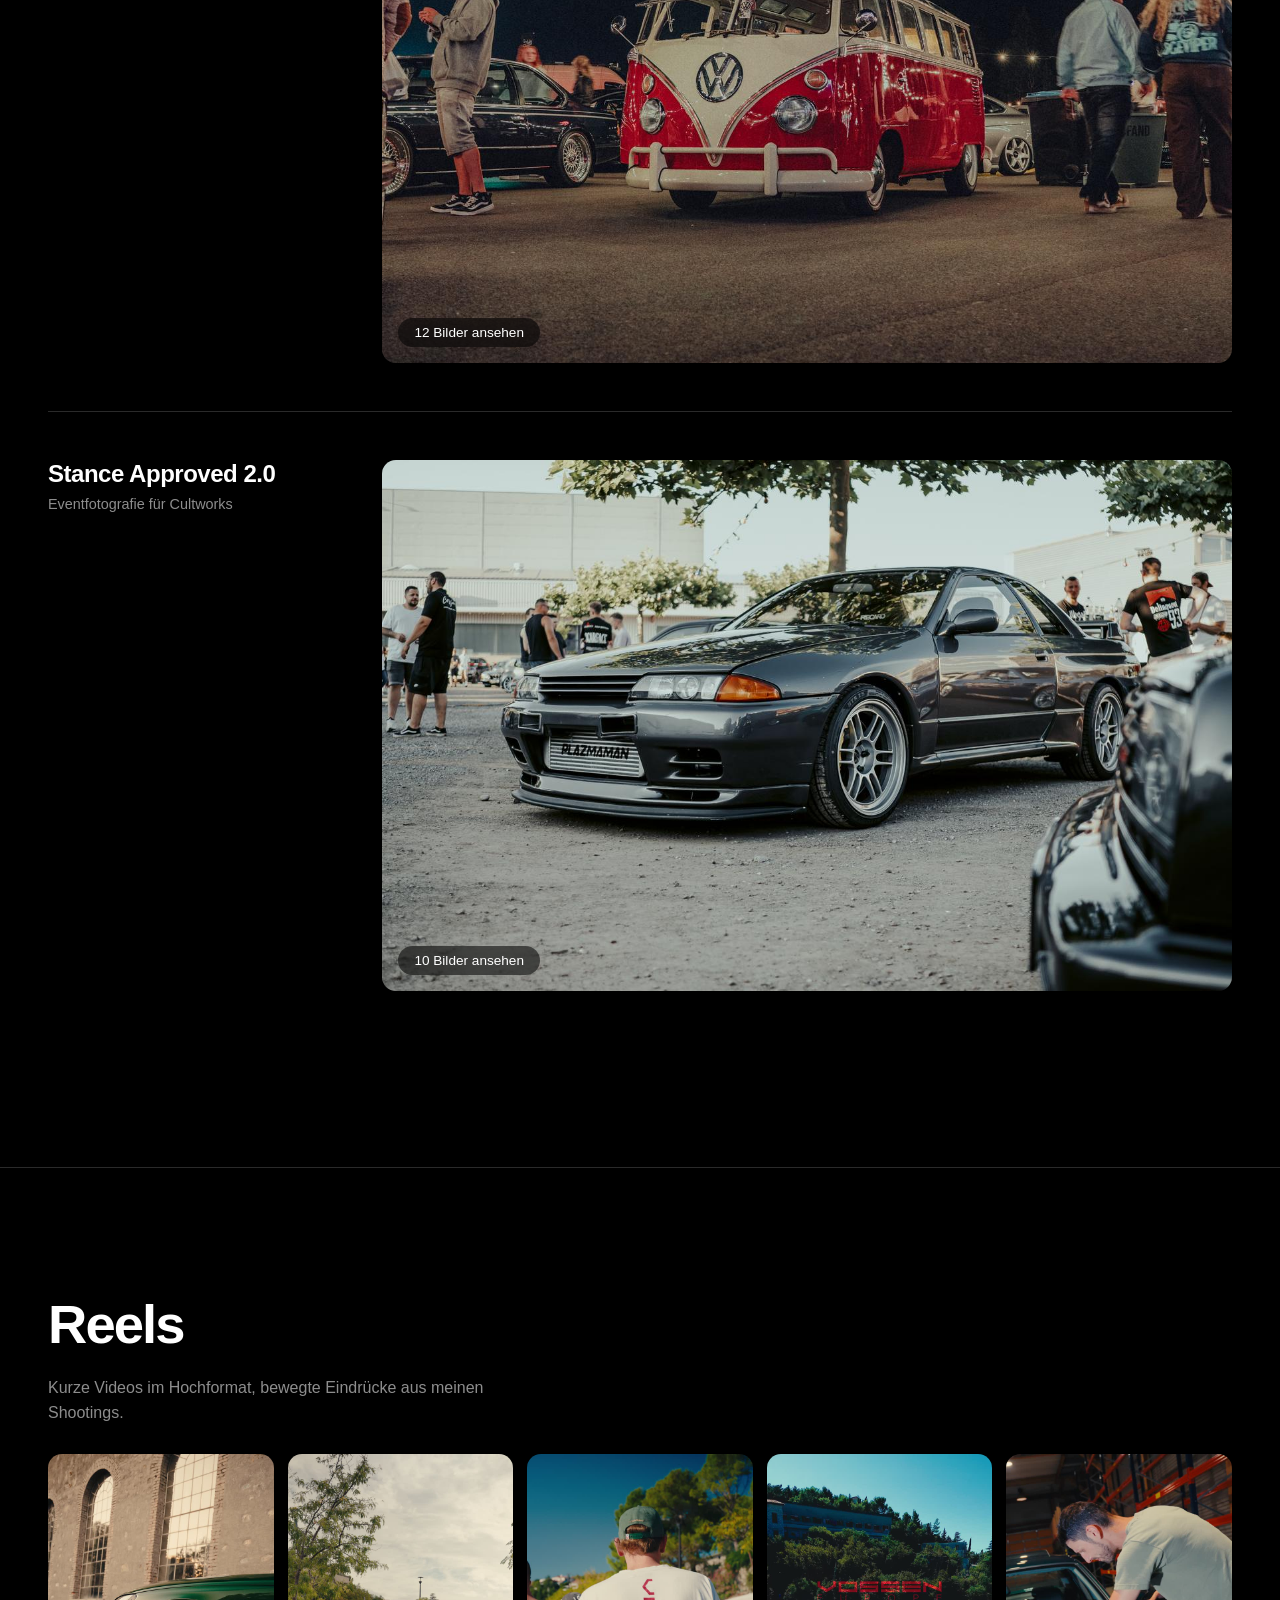
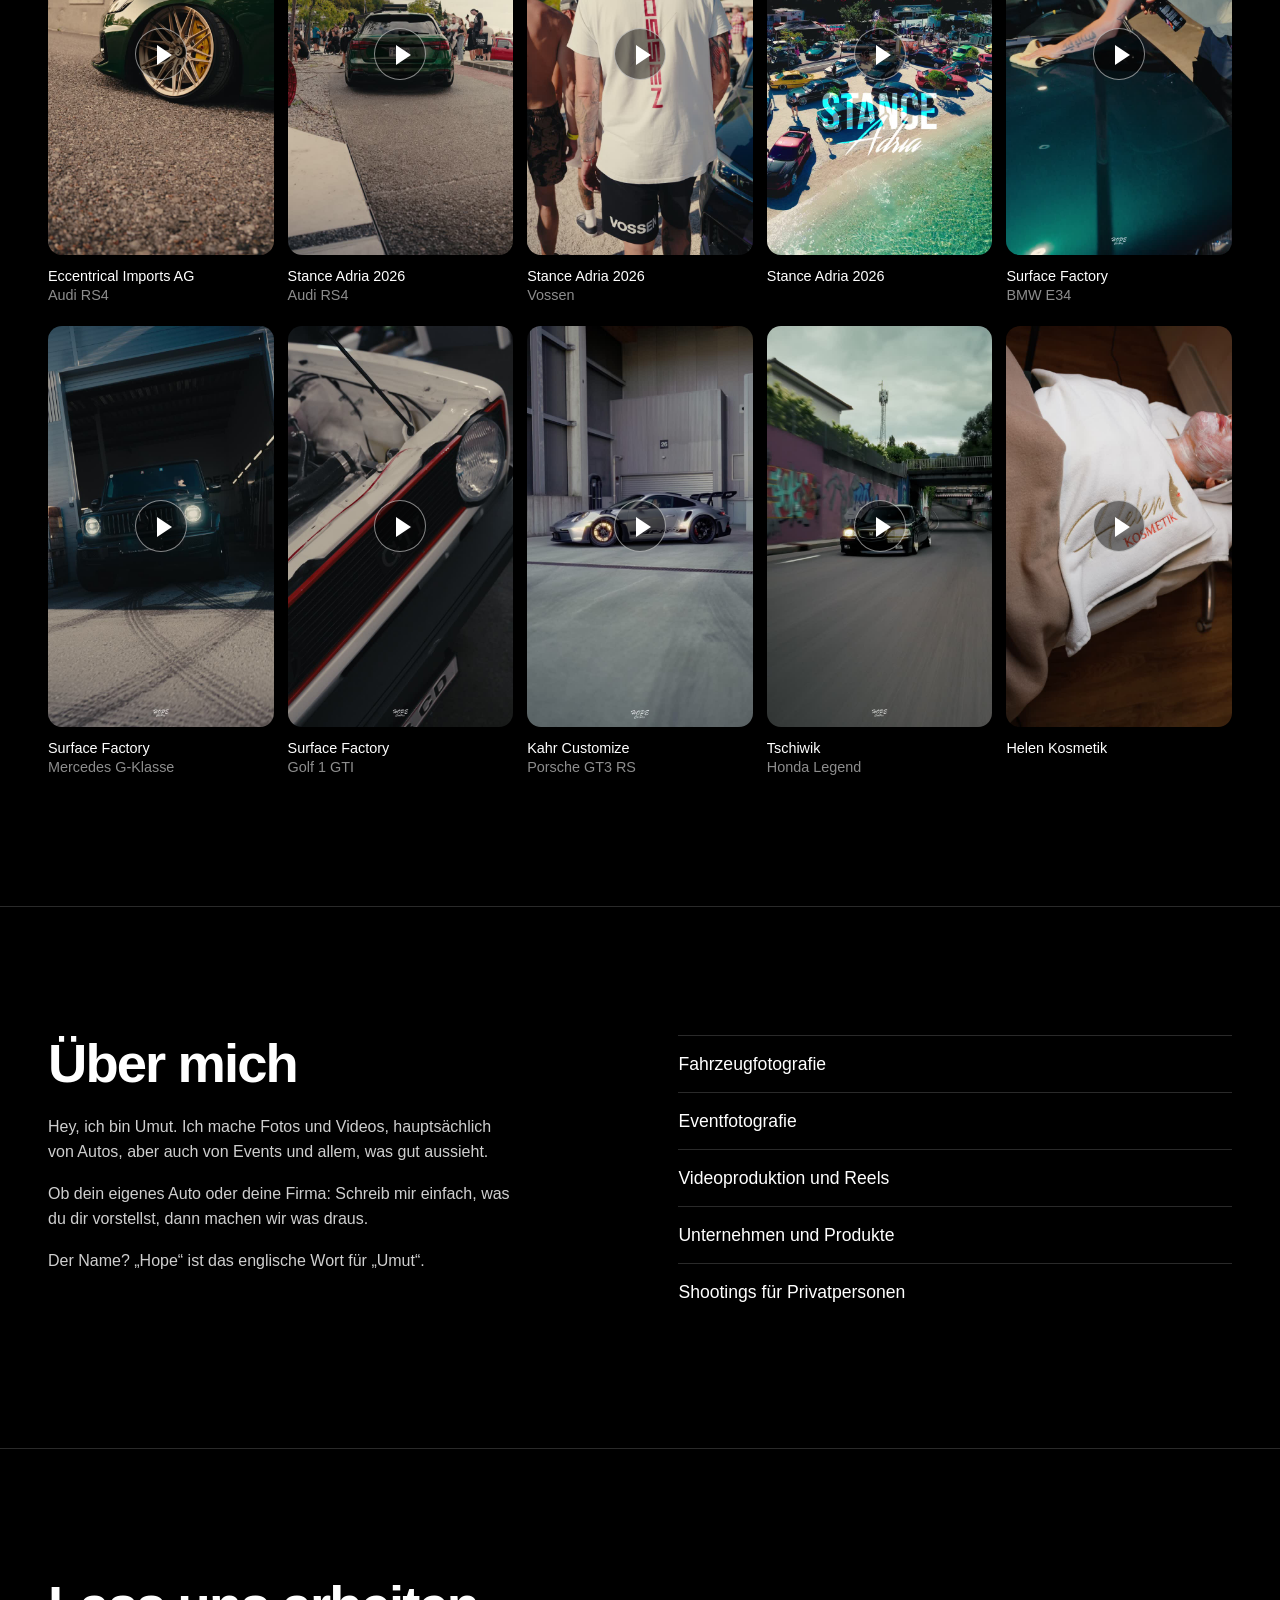
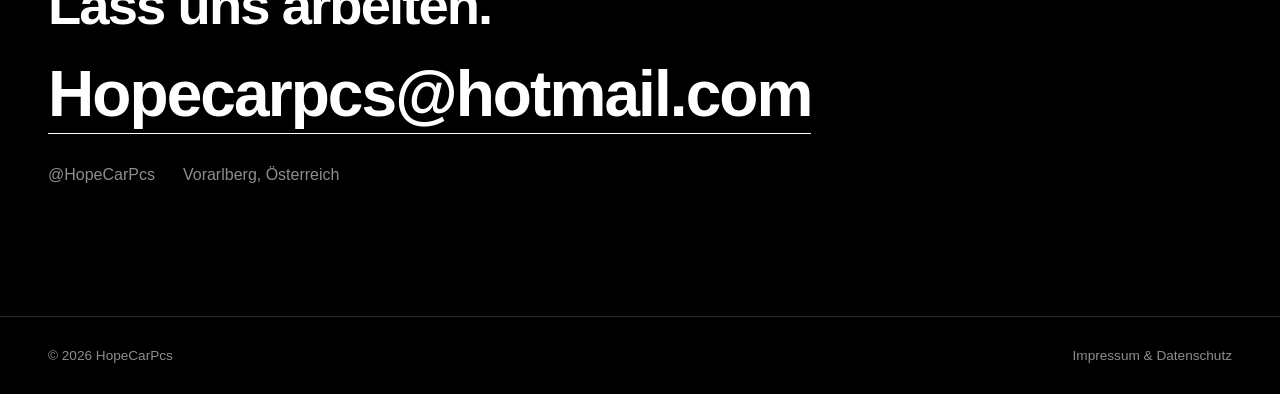
==== commit 15b82423: "Add files via upload" ====
--- a/index.html
+++ b/index.html
@@ -6,7 +6,7 @@
 <title>HopeCarPcs – Foto &amp; Video</title>
 <meta name="description" content="HopeCarPcs: Foto und Video für Autos, Events und Marken aus Vorarlberg. / Photo and video for cars, events and brands.">
 <meta name="theme-color" content="#000000">
-<link rel="stylesheet" href="style.css?v=4">
+<link rel="stylesheet" href="style.css?v=6">
 </head>
 <body>
 <header>
@@ -79,6 +79,6 @@
   <div class="lb-c"></div>
 </div>
 
-<script src="main.js?v=4"></script>
+<script src="main.js?v=6"></script>
 </body>
 </html>
--- a/style.css
+++ b/style.css
@@ -6,12 +6,17 @@
 [hidden]{display:none!important}
 a{color:inherit;text-decoration:none}
 a:focus-visible,button:focus-visible{outline:2px solid var(--fg);outline-offset:4px}
-header{position:fixed;top:0;left:0;right:0;z-index:10;display:flex;justify-content:space-between;align-items:center;padding:calc(18px + env(safe-area-inset-top,0px)) clamp(20px,4vw,48px) 18px;mix-blend-mode:difference}
-header .logo{font-weight:600;font-size:1.1rem;letter-spacing:-.01em}
+header{position:fixed;top:0;left:0;right:0;z-index:10;display:flex;justify-content:space-between;align-items:center;padding:calc(14px + env(safe-area-inset-top,0px)) clamp(20px,4vw,48px) 14px;color:#fff}
+header::before,header::after{content:'';position:absolute;inset:0;z-index:-1;pointer-events:none;transition:opacity .35s}
+header::before{background:linear-gradient(to bottom,rgba(0,0,0,.55),rgba(0,0,0,0))}
+header::after{background:rgba(0,0,0,.72);-webkit-backdrop-filter:blur(16px);backdrop-filter:blur(16px);border-bottom:1px solid rgba(255,255,255,.08);opacity:0}
+header.scrolled::before{opacity:0}header.scrolled::after{opacity:1}
+header.open::before,header.open::after{opacity:0}
+header .logo{display:flex;align-items:center;font-weight:600;font-size:1.1rem;letter-spacing:-.01em}
 nav{display:flex;gap:clamp(14px,3vw,34px);align-items:center;font-size:.9rem}
 .lang{background:none;border:1px solid currentColor;color:inherit;font:inherit;font-size:.8rem;padding:3px 10px;border-radius:99px;cursor:pointer}
 .hero{min-height:100svh;display:flex;flex-direction:column;justify-content:flex-end;padding:0 clamp(20px,4vw,48px) clamp(28px,6vw,64px);position:relative;border-bottom:1px solid var(--line);overflow:hidden}
-.hero .frame{position:absolute;inset:0;background:radial-gradient(120% 80% at 70% 20%,#1c1c1c 0%,#000 70%);}
+.hero .frame{position:absolute;inset:-18svh 0 0 0;will-change:transform;background:radial-gradient(120% 80% at 70% 20%,#1c1c1c 0%,#000 70%);}
 .hero .frame img{width:100%;height:100%;object-fit:cover;opacity:.55}
 .hero .frame::after{content:'';position:absolute;inset:0;background:linear-gradient(to top,rgba(0,0,0,.8) 0%,rgba(0,0,0,0) 55%)}
 .hero h1{position:relative;margin:0;font-weight:600;font-size:clamp(3rem,11vw,9rem);line-height:.95;letter-spacing:-.045em}
@@ -48,7 +53,7 @@
 /* Lightbox */
 .lb{position:fixed;inset:0;z-index:50;background:rgba(0,0,0,.95);display:flex;align-items:center;justify-content:center;opacity:0;transition:opacity .25s}
 .lb.open{opacity:1}
-.lb-stage{position:relative;overflow:hidden;width:min(92vw,1200px);height:80vh;touch-action:pan-y;cursor:grab;-webkit-user-select:none;user-select:none;transform:scale(.96);transition:transform .35s cubic-bezier(.22,.8,.2,1)}
+.lb-stage{position:relative;overflow:hidden;width:min(92vw,1200px);height:80vh;touch-action:none;cursor:grab;-webkit-user-select:none;user-select:none;transform:scale(.96);transition:transform .35s cubic-bezier(.22,.8,.2,1)}
 .lb.open .lb-stage{transform:none}.lb-stage:active{cursor:grabbing}
 .lb-track{position:absolute;inset:0;will-change:transform}
 .lb-track .slide{position:absolute;top:0;width:100%;height:100%;padding:0 6px}
@@ -68,7 +73,7 @@
 .legal a{border-bottom:1px solid #555}.legal a:hover{border-color:var(--fg)}
 .legal dl{display:grid;grid-template-columns:minmax(120px,200px) 1fr;gap:10px 24px;margin:0}
 .legal dt{color:var(--mute)}.legal dd{margin:0;color:#e6e6e6}
-@media(max-width:760px){.client,.cols{grid-template-columns:1fr}header .burger{display:flex;position:relative;z-index:2}nav.menu{position:fixed;inset:0;z-index:1;background:#000;flex-direction:column;justify-content:center;align-items:flex-start;gap:22px;padding:0 clamp(20px,4vw,48px);font-size:2rem;font-weight:600;letter-spacing:-.02em;opacity:0;visibility:hidden;transition:opacity .3s,visibility .3s}nav.menu .lang{font-size:.9rem;font-weight:400;margin-top:10px}header.open{mix-blend-mode:normal;color:#fff}header.open nav.menu{opacity:1;visibility:visible}header.open .burger span:nth-child(1){transform:translateY(4px) rotate(45deg)}header.open .burger span:nth-child(2){transform:translateY(-4px) rotate(-45deg)}.reels{grid-template-columns:repeat(2,1fr)}.cover{aspect-ratio:4/3}.lb-p,.lb-n{top:auto;bottom:calc(14px + env(safe-area-inset-bottom,0px))}.legal dl{grid-template-columns:1fr;gap:2px}.legal dd{margin-bottom:12px}}
+@media(max-width:760px){.client,.cols{grid-template-columns:1fr}header .burger{display:flex;position:relative;z-index:2}nav.menu{position:fixed;inset:0;z-index:1;background:#000;flex-direction:column;justify-content:center;align-items:flex-start;gap:22px;padding:0 clamp(20px,4vw,48px);font-size:2rem;font-weight:600;letter-spacing:-.02em;opacity:0;visibility:hidden;transition:opacity .3s,visibility .3s}nav.menu .lang{font-size:.9rem;font-weight:400;margin-top:10px}header.open nav.menu{opacity:1;visibility:visible}header.open .burger span:nth-child(1){transform:translateY(4px) rotate(45deg)}header.open .burger span:nth-child(2){transform:translateY(-4px) rotate(-45deg)}.reels{grid-template-columns:repeat(2,1fr)}.cover{aspect-ratio:4/3}.lb-p,.lb-n{top:auto;bottom:calc(14px + env(safe-area-inset-bottom,0px))}.legal dl{grid-template-columns:1fr;gap:2px}.legal dd{margin-bottom:12px}}
 @media(prefers-reduced-motion:reduce){html{scroll-behavior:auto}.cover .shot{transition:none}}
 
 .burger{display:none;color:inherit;flex-direction:column;justify-content:center;gap:8px;width:36px;height:36px;margin-right:-6px;padding:0 6px;background:none;border:0;cursor:pointer}.burger span{display:block;height:1.5px;background:currentColor;transition:transform .3s}
@@ -92,3 +97,12 @@
 .rw-x{right:14px}.rw-m{right:68px;width:auto;padding:0 16px;border-radius:22px;font-size:.8rem;font-family:inherit}
 .rw-m::before{content:'Ton an'}.rw.muted .rw-m::before{content:'Ton aus'}
 @media(prefers-reduced-motion:reduce){.rw{transition:none}}
+
+.logo-img{display:block;height:40px;width:auto}
+@media(max-width:760px){.logo-img{height:34px}}
+@supports (animation-timeline:scroll()){
+  @media(prefers-reduced-motion:no-preference){
+    .hero .frame{animation:hero-par linear both;animation-timeline:scroll(root block);animation-range:0 100svh}
+    @keyframes hero-par{from{transform:translate3d(0,0,0)}to{transform:translate3d(0,16svh,0)}}
+  }
+}
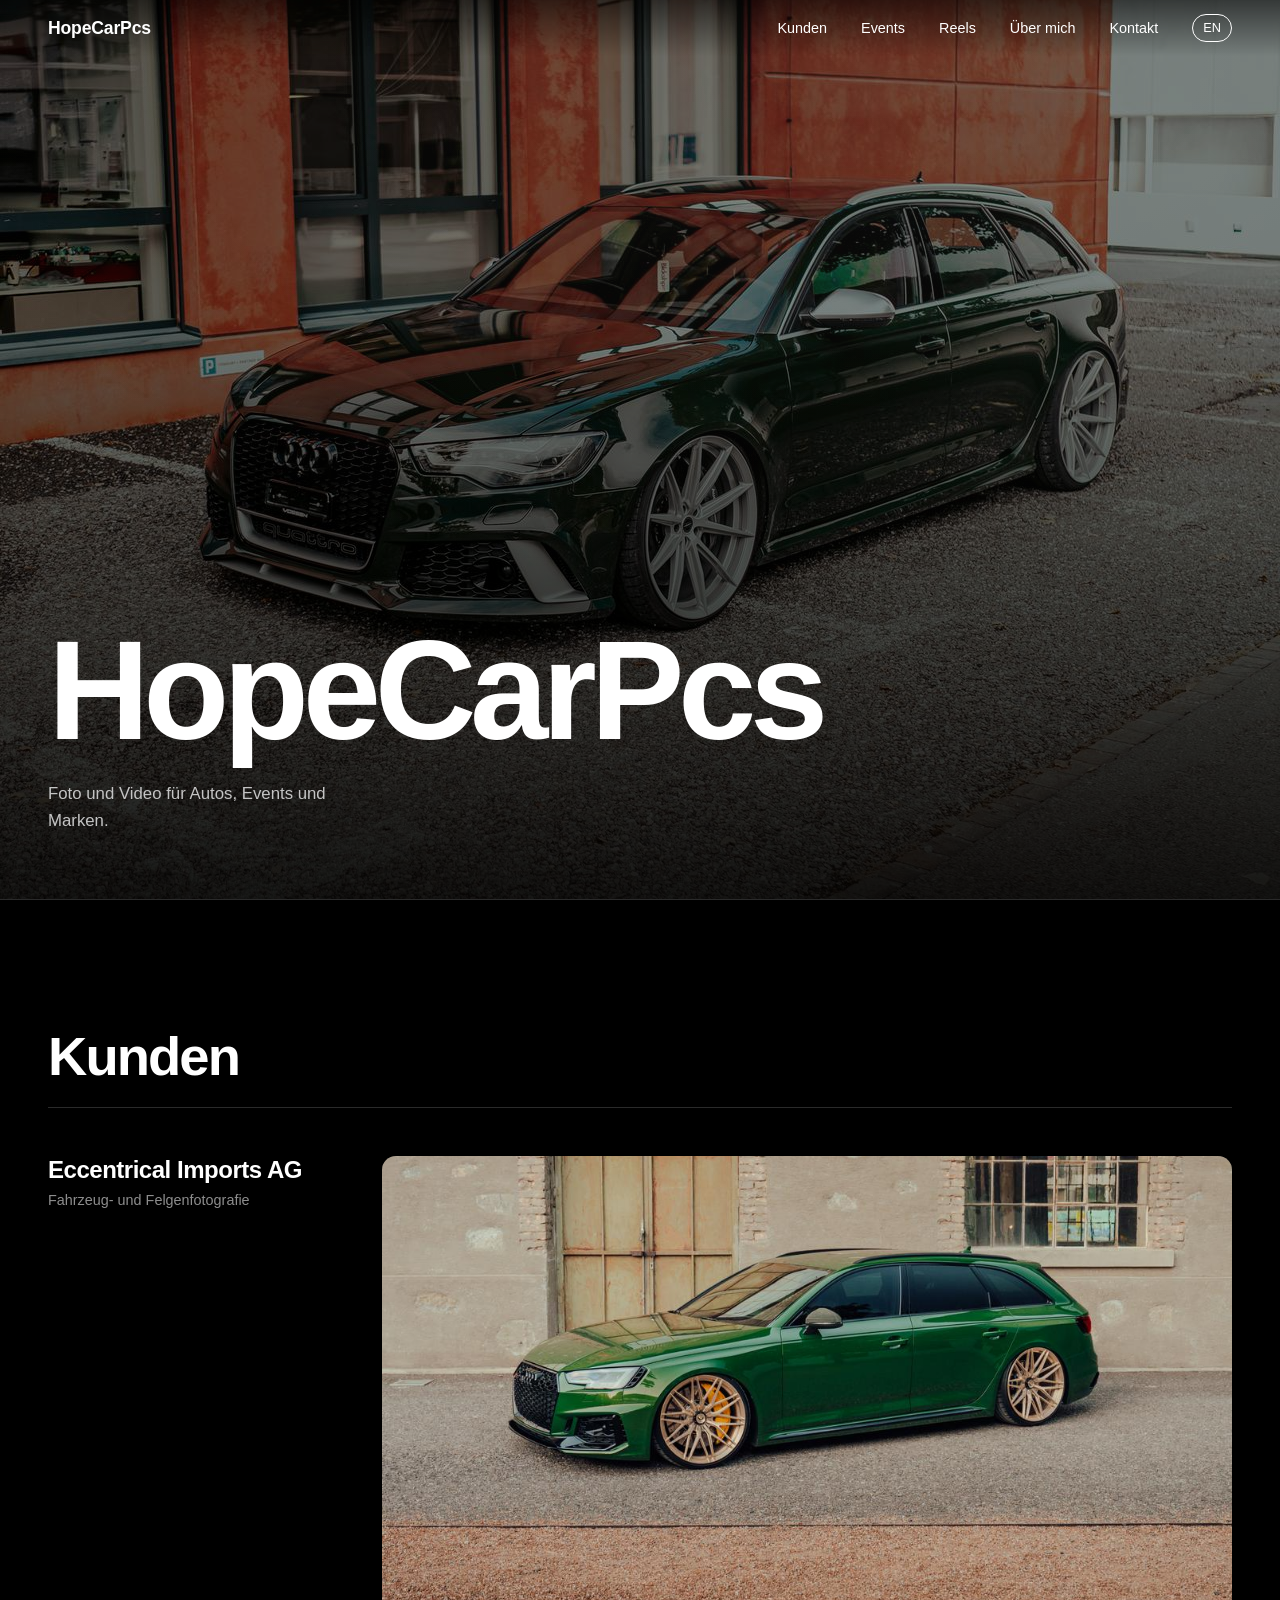
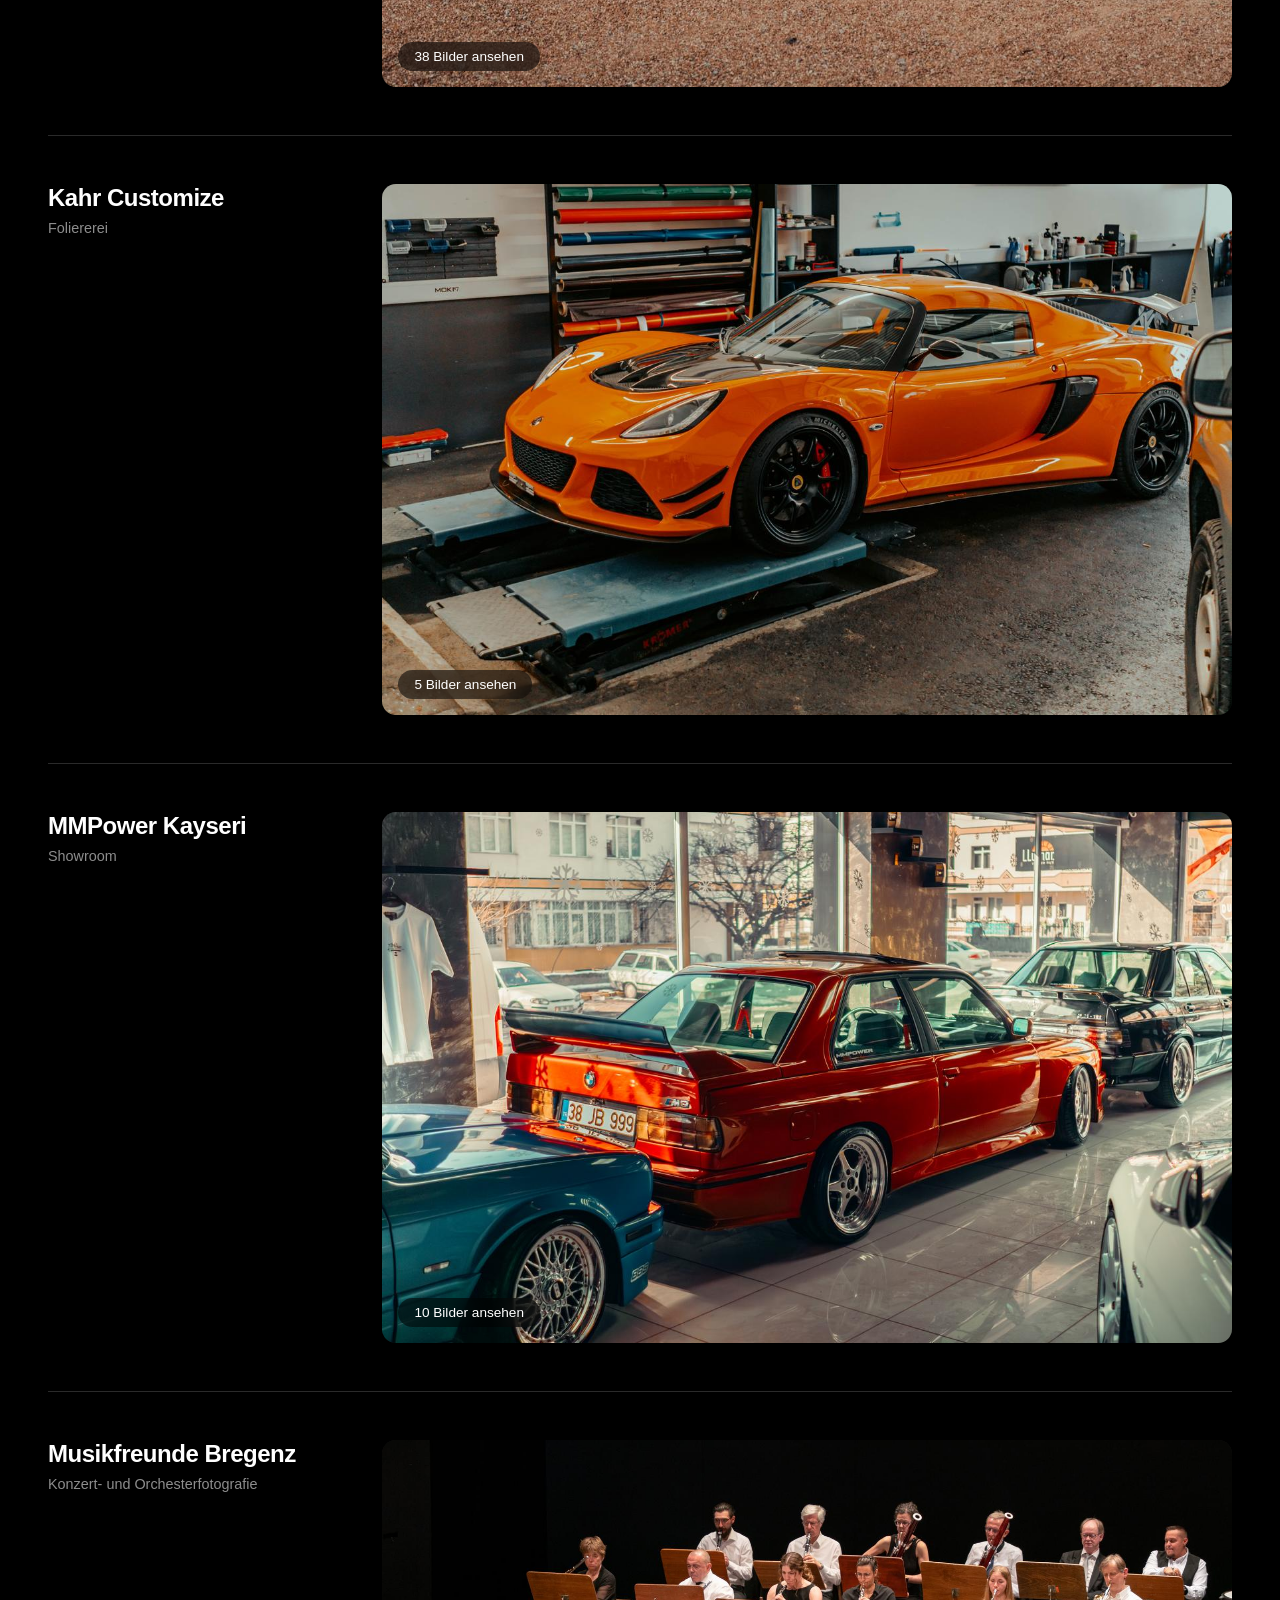
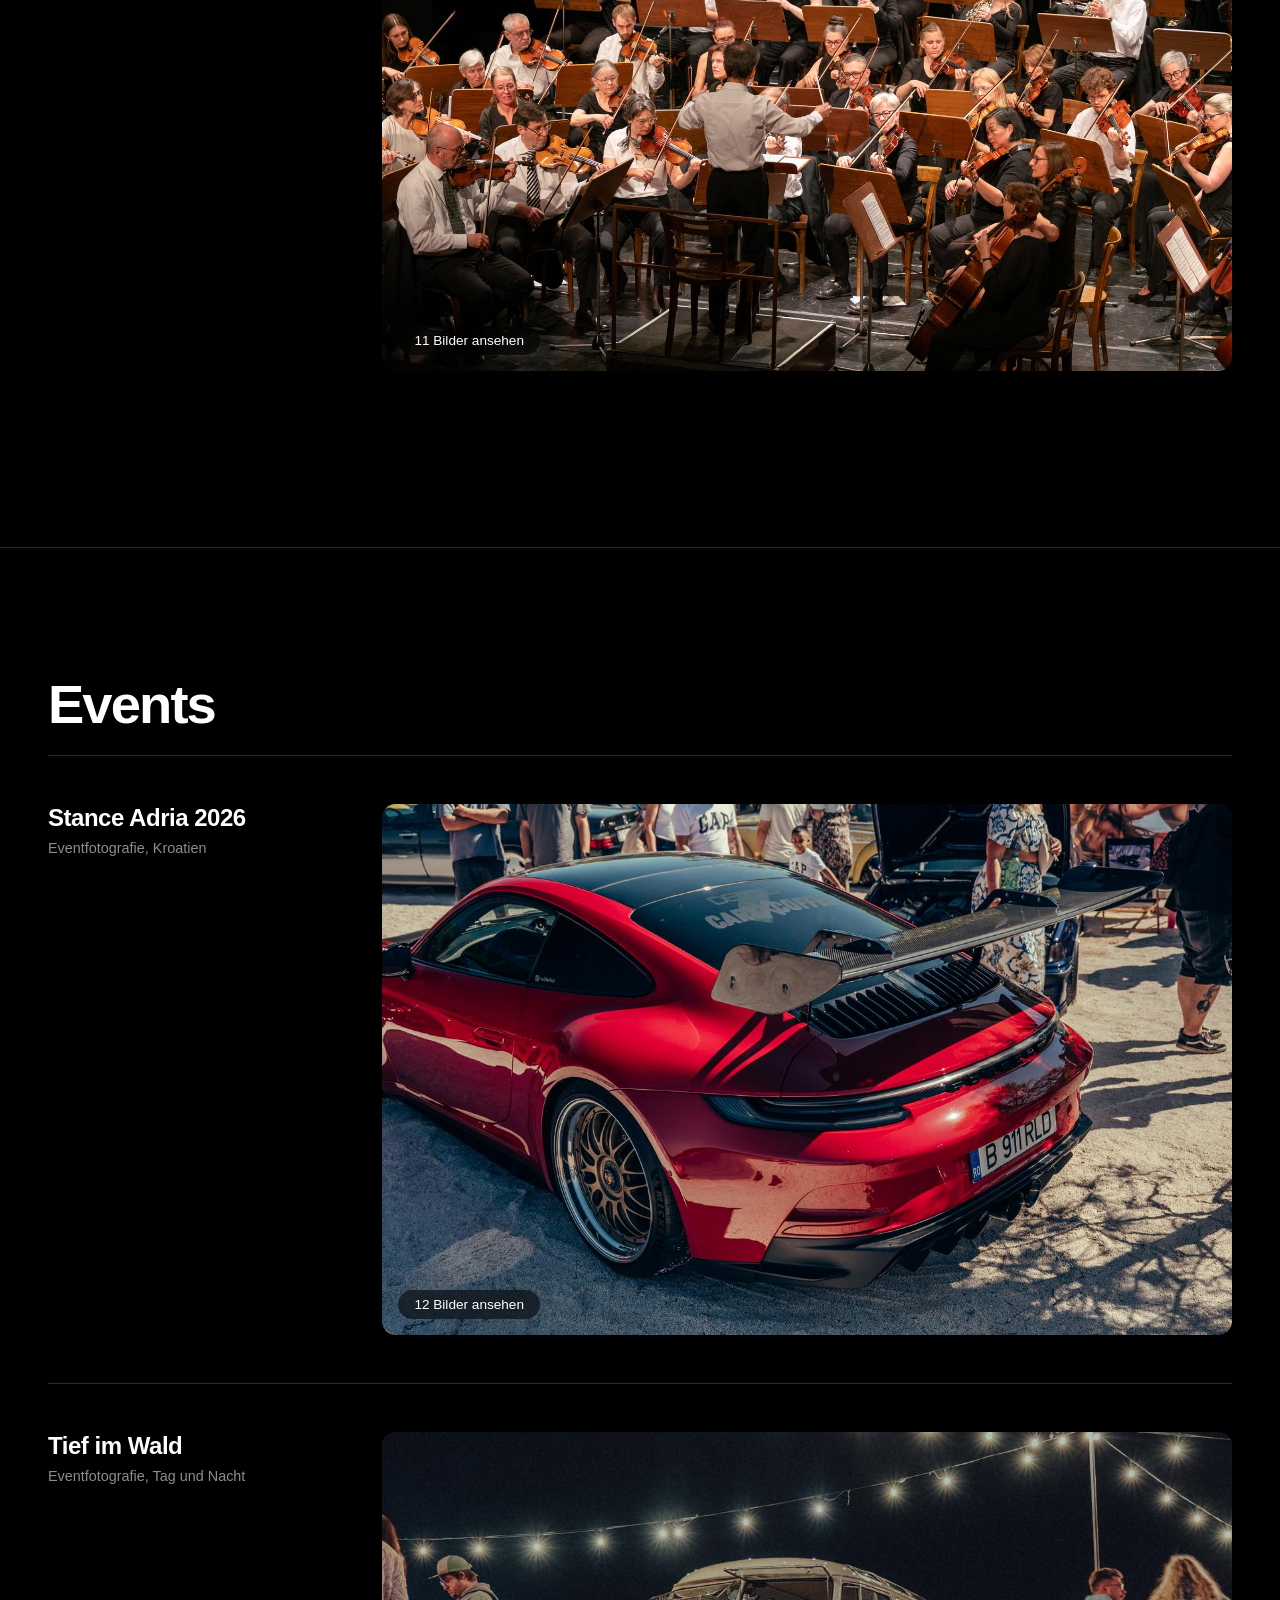
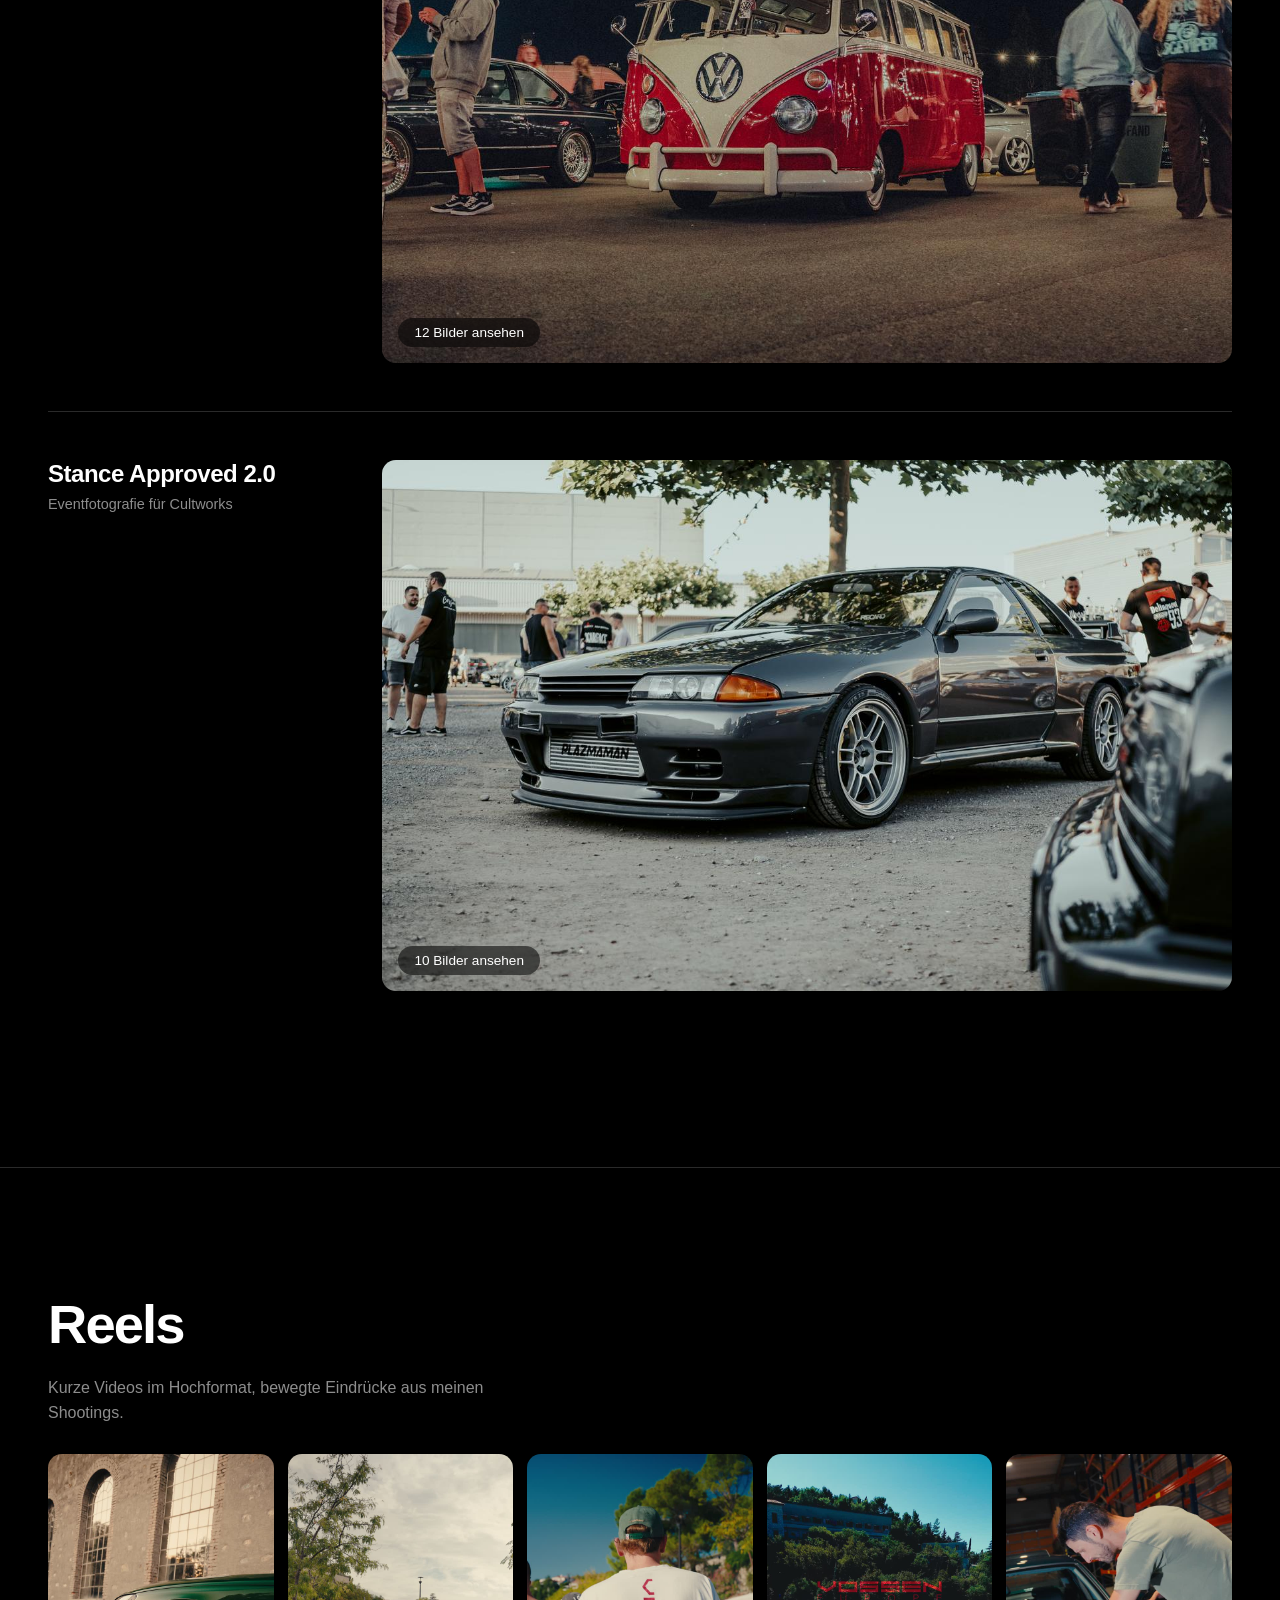
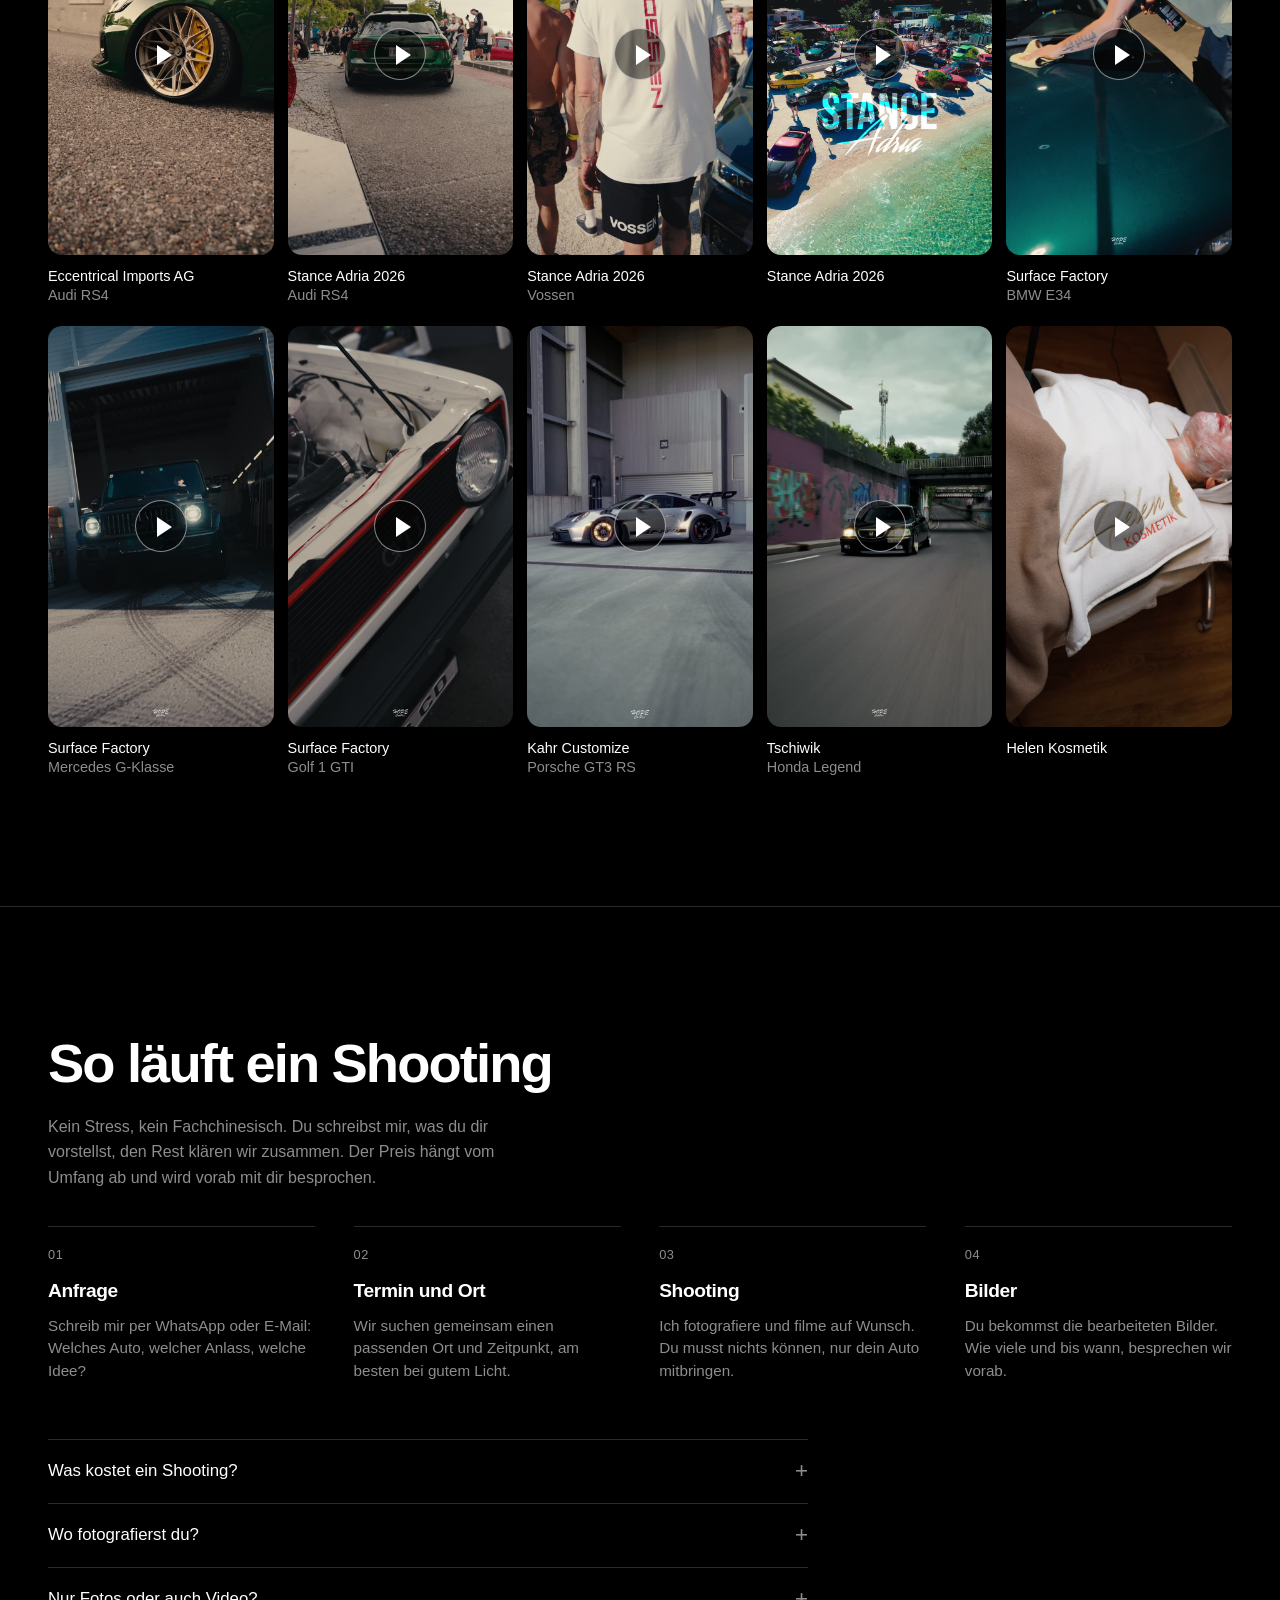
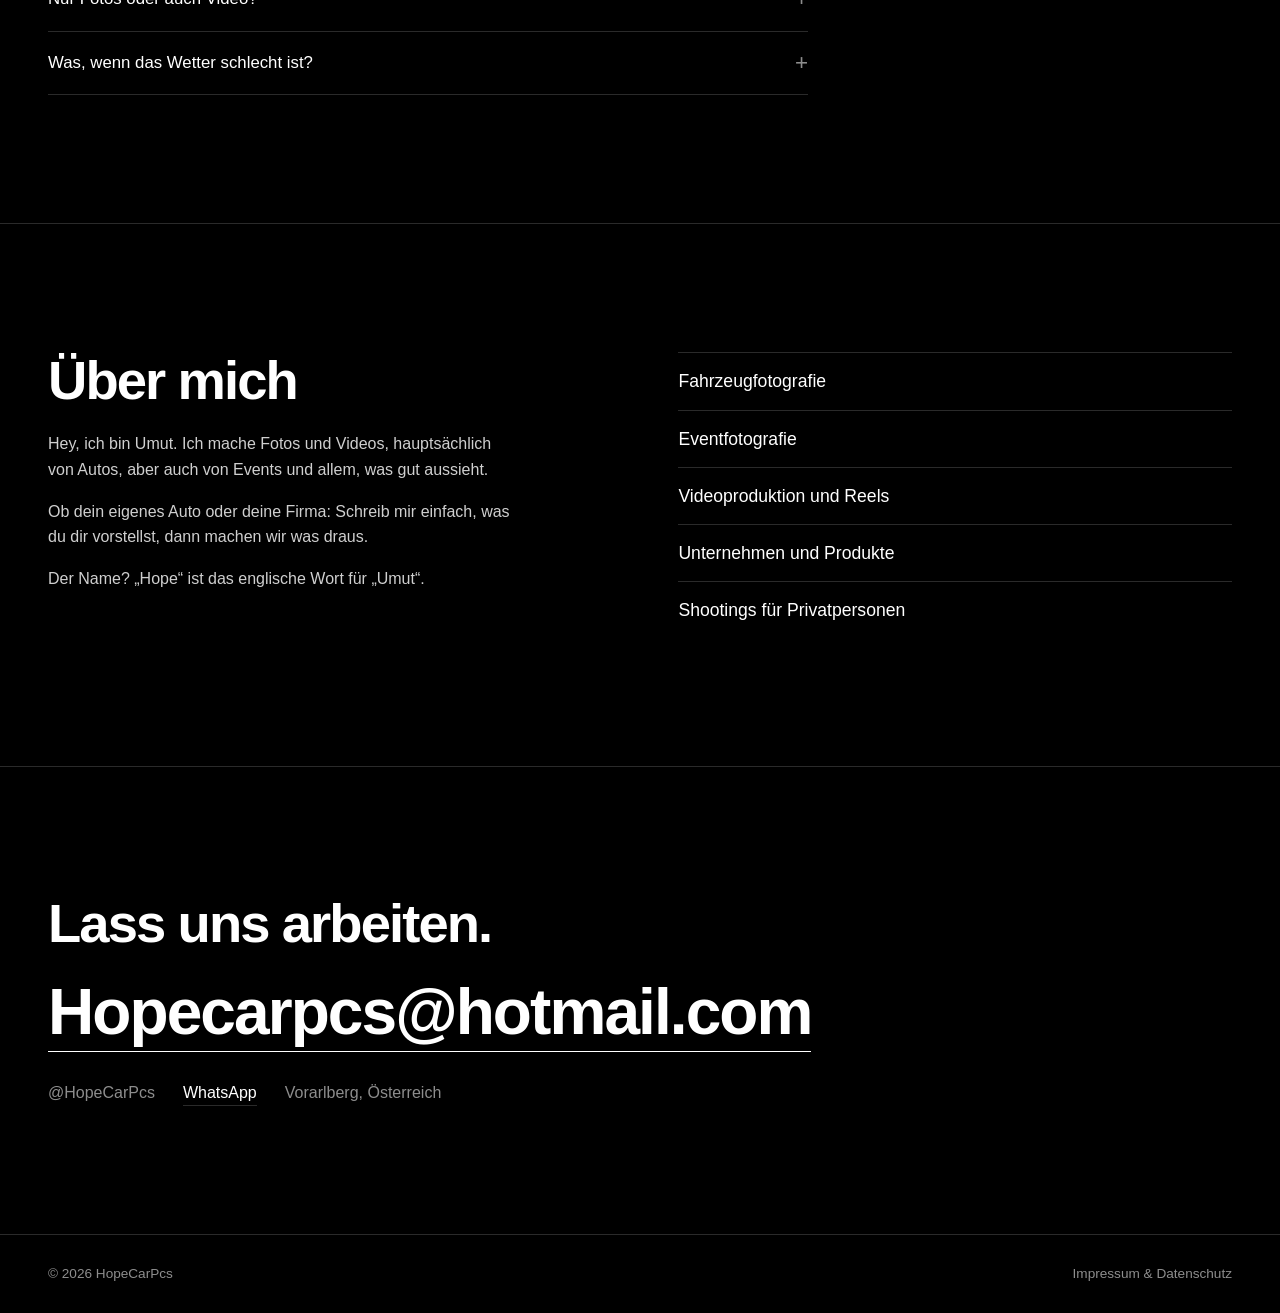
==== commit b2a7ebdc: "Add files via upload" ====
--- a/index.html
+++ b/index.html
@@ -3,10 +3,15 @@
 <head>
 <meta charset="utf-8">
 <meta name="viewport" content="width=device-width, initial-scale=1, viewport-fit=cover">
-<title>HopeCarPcs – Foto &amp; Video</title>
+<title>HopeCarPcs – Foto &amp; Video in Vorarlberg</title>
 <meta name="description" content="HopeCarPcs: Foto und Video für Autos, Events und Marken aus Vorarlberg. / Photo and video for cars, events and brands.">
+<meta property="og:type" content="website">
+<meta property="og:title" content="HopeCarPcs – Foto &amp; Video in Vorarlberg">
+<meta property="og:description" content="Foto und Video für Autos, Events und Marken. Preis auf Anfrage.">
+<meta property="og:image" content="https://hopecarpcs.github.io/HopeCarPcs/img/og.jpg">
+<meta name="twitter:card" content="summary_large_image">
 <meta name="theme-color" content="#000000">
-<link rel="stylesheet" href="style.css?v=6">
+<link rel="stylesheet" href="style.css?v=7">
 </head>
 <body>
 <header>
@@ -14,6 +19,7 @@
   <button class="burger" id="burger" type="button" aria-label="Menü / Menu" aria-expanded="false"><span></span><span></span></button>
   <nav class="menu" id="menu">
     <a href="#arbeiten"><span class="de">Kunden</span><span class="en">Clients</span></a>
+    <a href="#privat"><span class="de">Privat</span><span class="en">Private</span></a>
     <a href="#events">Events</a>
     <a href="#reels">Reels</a>
     <a href="#ueber"><span class="de">Über mich</span><span class="en">About</span></a>
@@ -33,6 +39,10 @@
     <h2><span class="de">Kunden</span><span class="en">Clients</span></h2>
   </section>
 
+  <section id="privat">
+    <h2><span class="de">Privat</span><span class="en">Private</span></h2>
+  </section>
+
   <section id="events">
     <h2>Events</h2>
   </section>
@@ -42,6 +52,8 @@
     <p class="intro"><span class="de">Kurze Videos im Hochformat, bewegte Eindrücke aus meinen Shootings.</span><span class="en">Short vertical videos, moving impressions from my shoots.</span></p>
     <div class="reels" id="reel-list"></div>
   </section>
+
+  <section id="ablauf"></section>
 
   <section id="ueber">
     <div class="cols">
@@ -57,6 +69,7 @@
     <a class="big" id="contact-mail" href="mailto:Hopecarpcs@hotmail.com">Hopecarpcs@hotmail.com</a>
     <div class="links">
       <a id="contact-ig" href="https://www.instagram.com/hopecarpcs/" target="_blank" rel="noopener">@HopeCarPcs</a>
+      <a id="contact-wa" href="#" target="_blank" rel="noopener" hidden>WhatsApp</a>
       <span id="contact-loc">Vorarlberg, Österreich</span>
     </div>
   </section>
@@ -71,6 +84,8 @@
   </span>
 </footer>
 
+<a class="wa-fab" id="wa-fab" href="#" target="_blank" rel="noopener" hidden aria-label="WhatsApp">WhatsApp</a>
+
 <div class="lb" id="lb" role="dialog" aria-modal="true" aria-label="Bildergalerie" hidden>
   <button class="lb-x" type="button" aria-label="Schließen">×</button>
   <button class="lb-p" type="button" aria-label="Zurück">‹</button>
@@ -79,6 +94,6 @@
   <div class="lb-c"></div>
 </div>
 
-<script src="main.js?v=6"></script>
+<script src="main.js?v=7"></script>
 </body>
 </html>
--- a/style.css
+++ b/style.css
@@ -106,3 +106,21 @@
     @keyframes hero-par{from{transform:translate3d(0,0,0)}to{transform:translate3d(0,16svh,0)}}
   }
 }
+
+#contact-wa{color:var(--fg);border-bottom:1px solid var(--line)}
+.wa-fab{position:fixed;right:max(16px,env(safe-area-inset-right,0px));bottom:calc(16px + env(safe-area-inset-bottom,0px));z-index:20;background:#fff;color:#000;font-size:.9rem;font-weight:500;padding:12px 20px;border-radius:99px;box-shadow:0 6px 24px rgba(0,0,0,.45);opacity:0;transform:translateY(12px);pointer-events:none;transition:opacity .3s,transform .3s}
+.wa-fab.show{opacity:1;transform:none;pointer-events:auto}
+header.open ~ .wa-fab{display:none}
+ol.steps{list-style:none;padding:0;margin:36px 0 0;display:grid;grid-template-columns:repeat(auto-fit,minmax(210px,1fr));gap:clamp(20px,3vw,40px)}
+ol.steps li{border-top:1px solid var(--line);padding-top:18px}
+ol.steps .n{display:block;color:var(--mute);font-size:.8rem;margin-bottom:10px;letter-spacing:.04em}
+ol.steps h3{font-weight:600;font-size:1.2rem;margin:0 0 8px;letter-spacing:-.02em}
+ol.steps p{margin:0;color:var(--mute);font-size:.95rem;line-height:1.5}
+.faq{margin-top:56px;max-width:760px}
+.faq details{border-top:1px solid var(--line)}.faq details:last-child{border-bottom:1px solid var(--line)}
+.faq summary{list-style:none;cursor:pointer;padding:18px 0;font-size:1.05rem;display:flex;justify-content:space-between;gap:20px;align-items:center}
+.faq summary::-webkit-details-marker{display:none}
+.faq summary::after{content:'+';color:var(--mute);font-size:1.4rem;line-height:1;transition:transform .25s}
+.faq details[open] summary::after{transform:rotate(45deg)}
+.faq details p{margin:0 0 18px;color:var(--mute);max-width:60ch;line-height:1.55}
+.about-photo{display:block;width:100%;max-width:340px;aspect-ratio:4/5;object-fit:cover;border-radius:14px;margin:0 0 28px}
